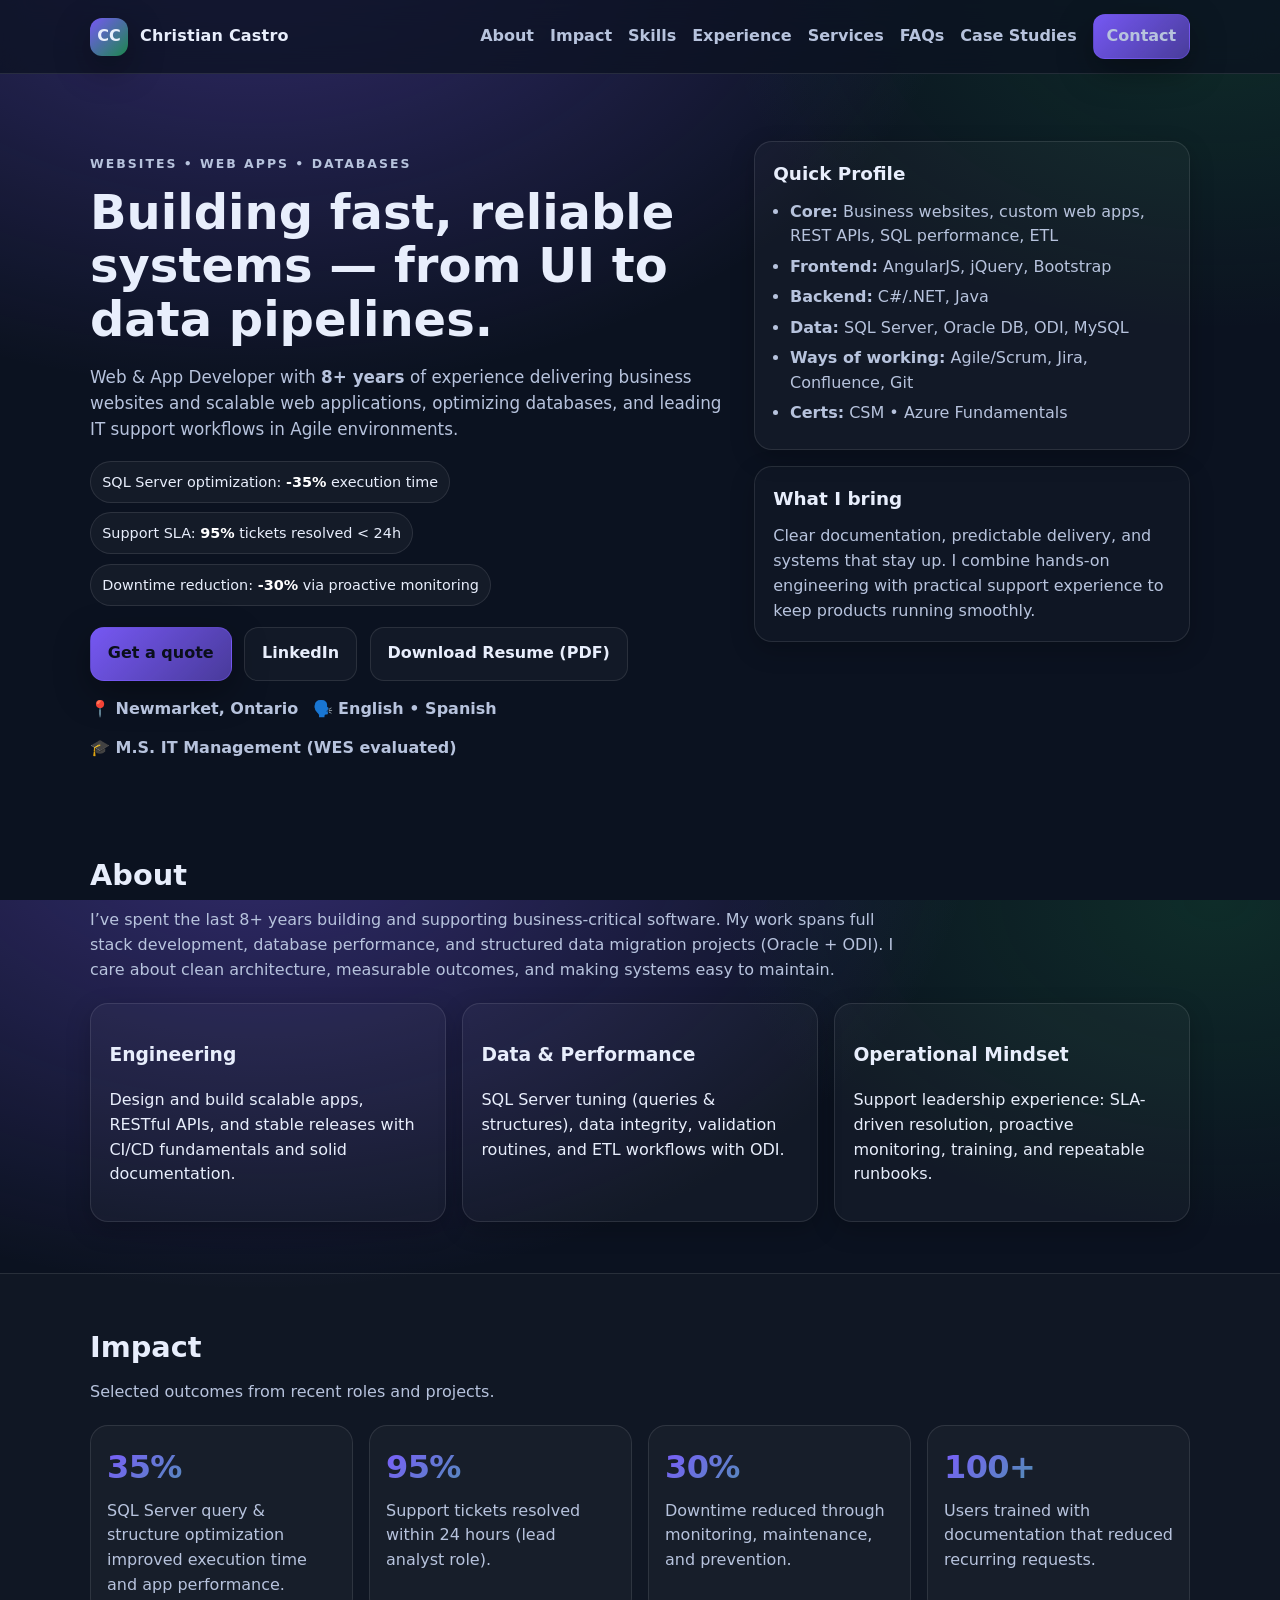
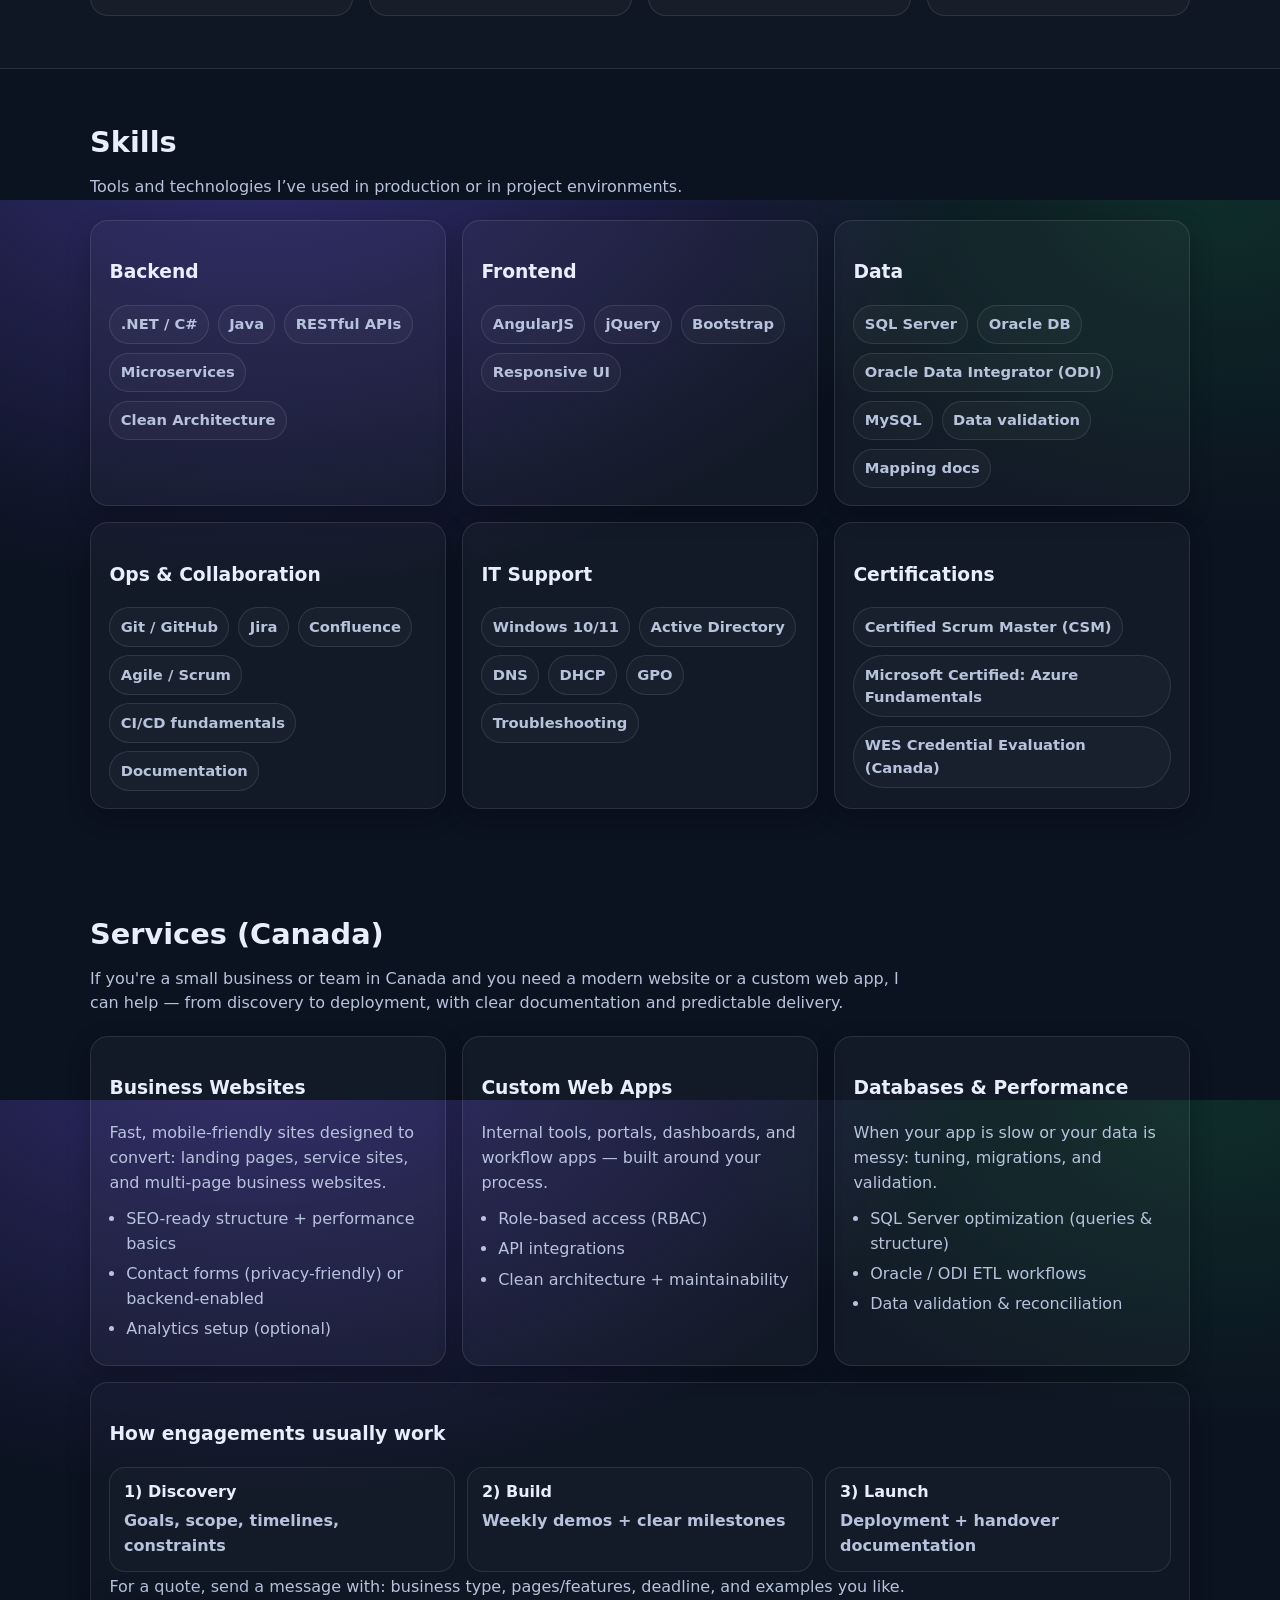
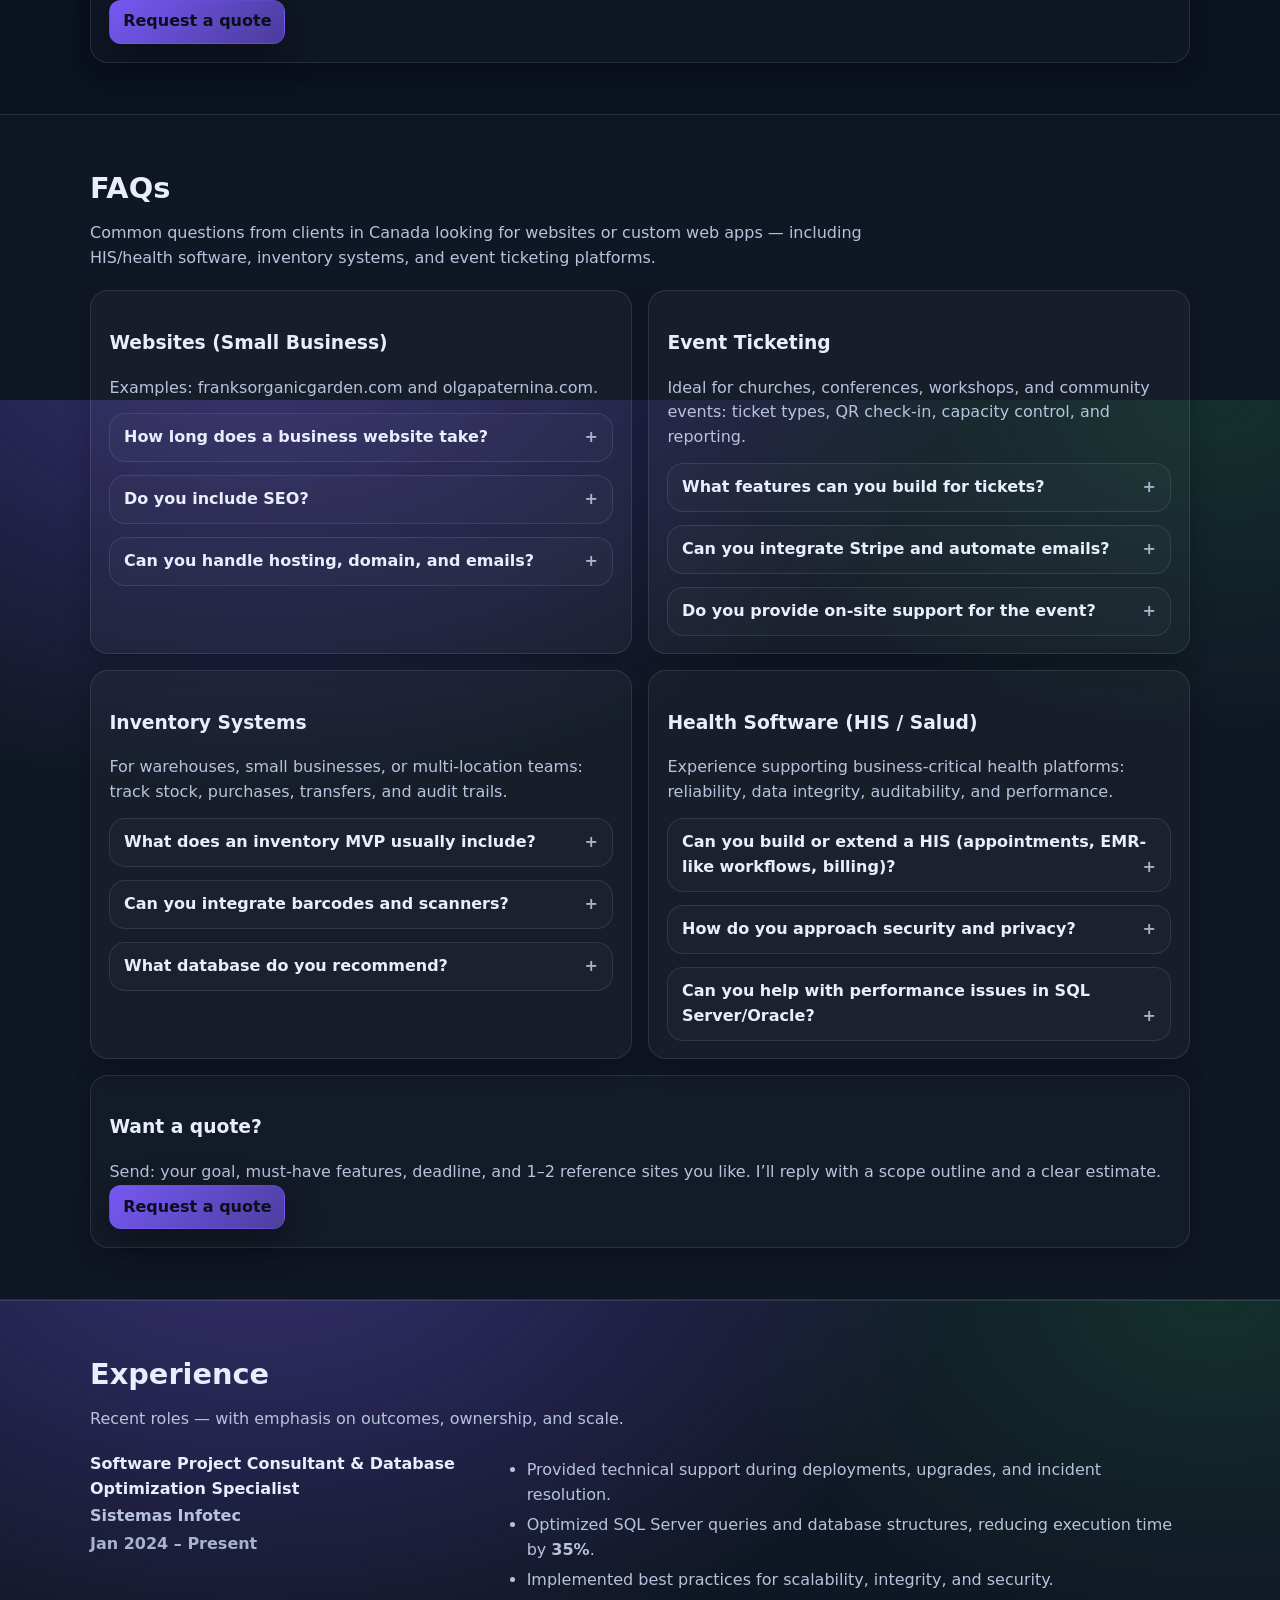
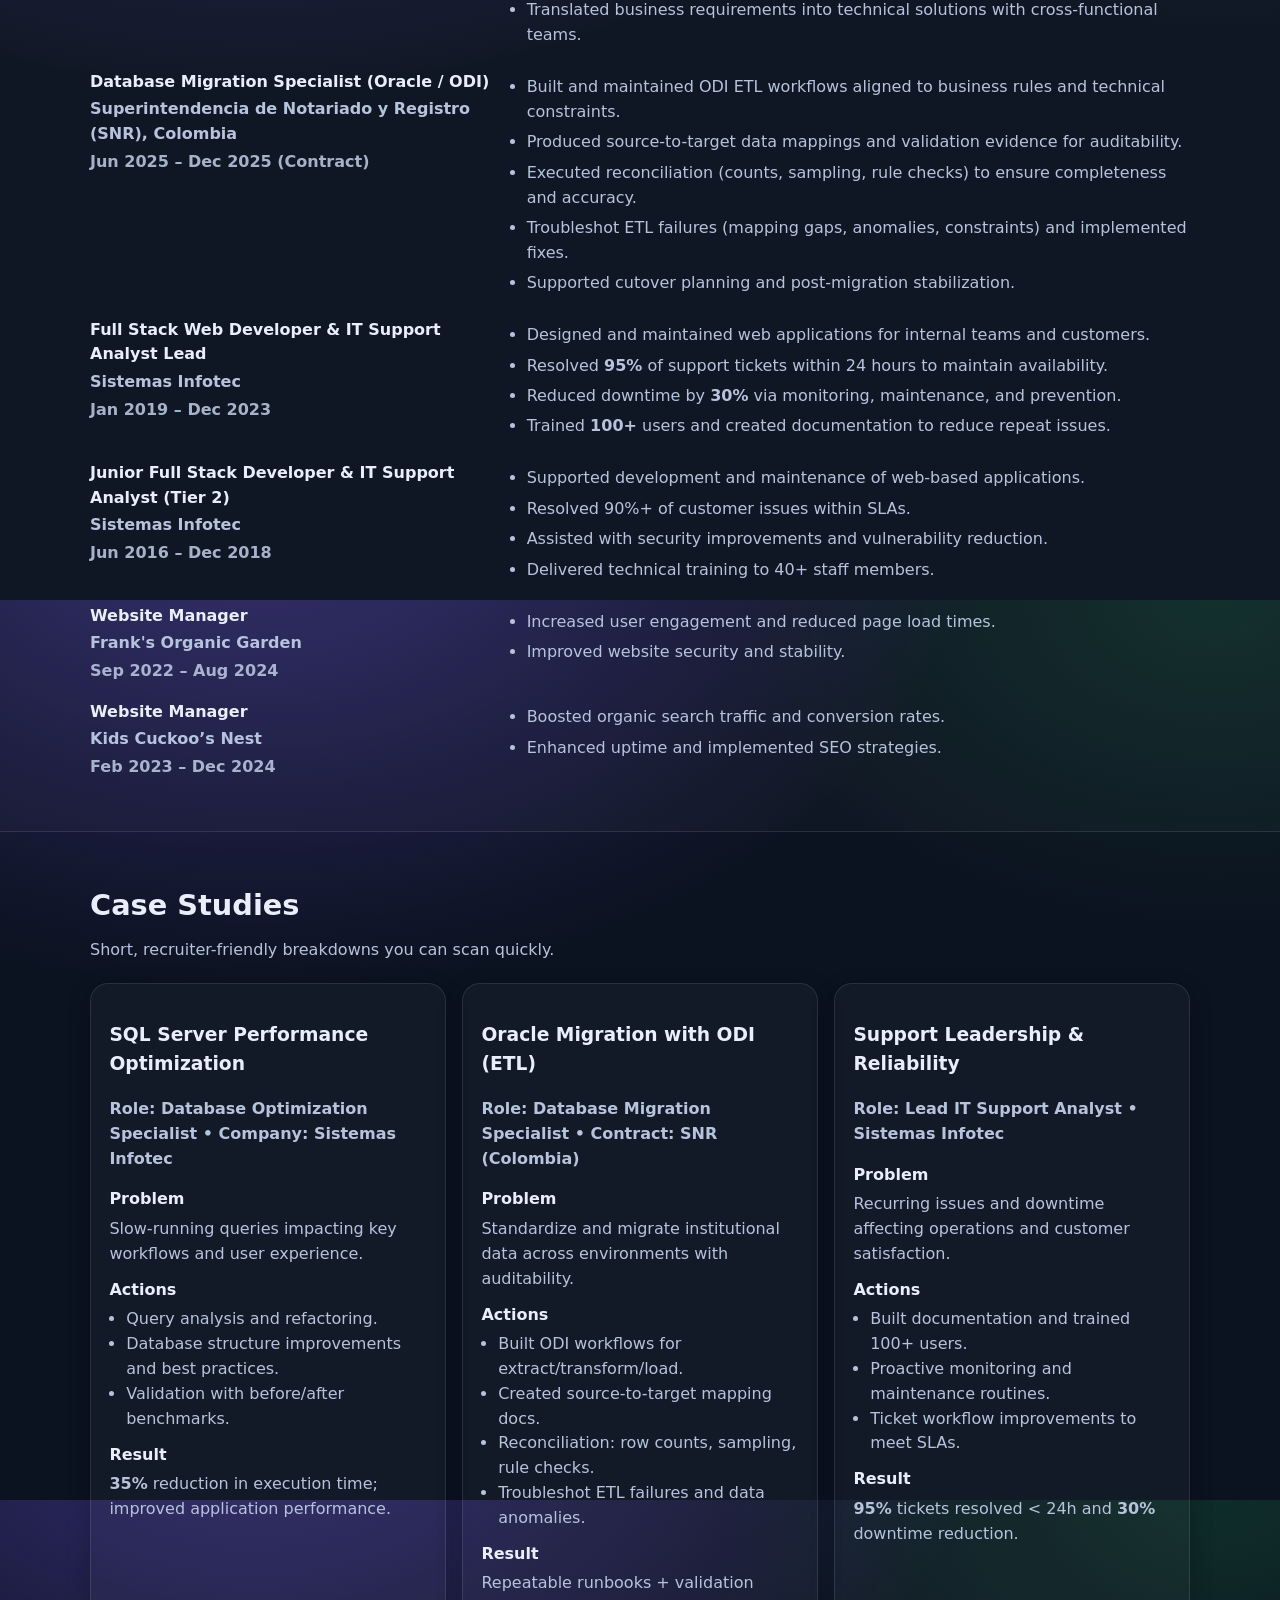
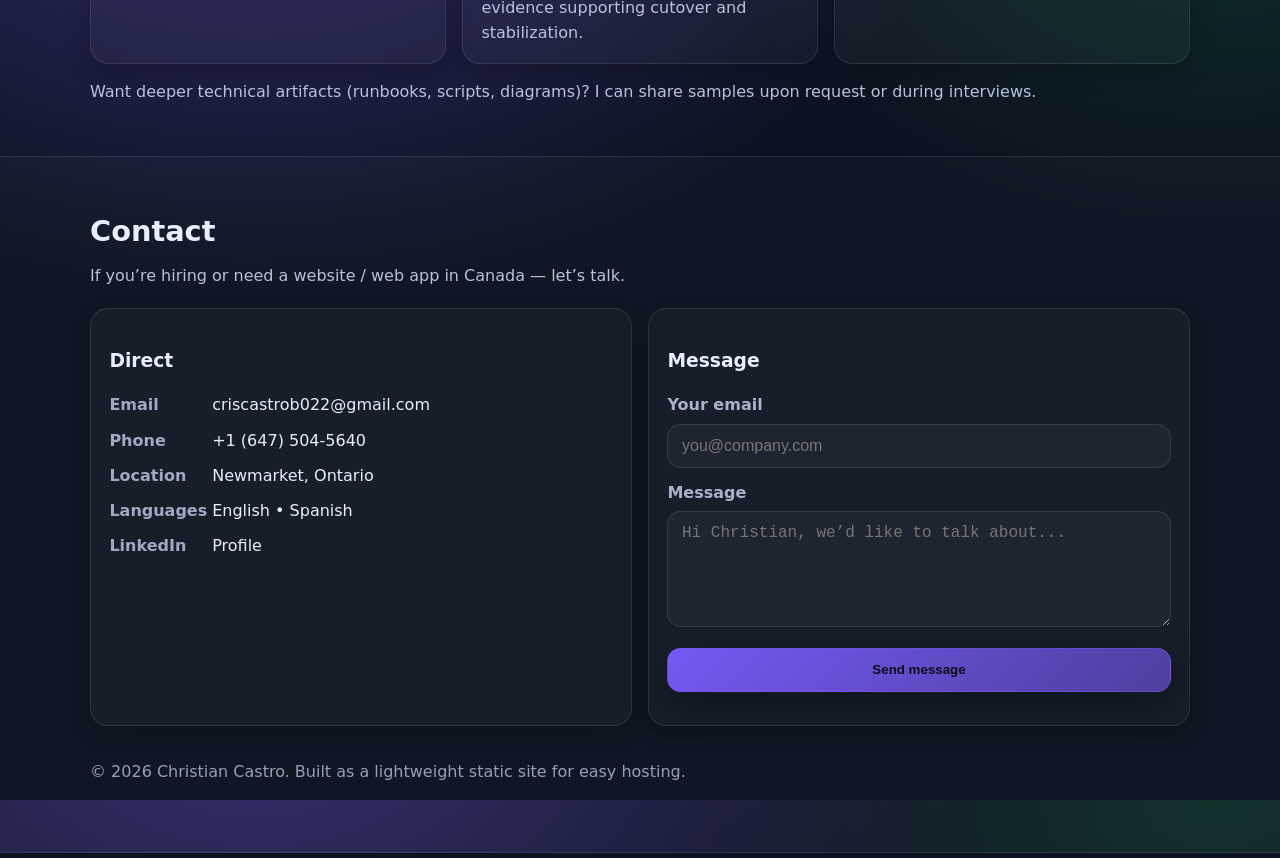
==== index.html @ 8c819f55 "Initial commit: portfolio v3 static site with Netlify Forms Co-Authored-By: Claude Sonnet 4.6 <norep" ====
<!doctype html>
<html lang="en">
<head>
  <meta charset="utf-8" />
  <meta name="viewport" content="width=device-width, initial-scale=1" />
  <title>Christian Castro | Web & App Developer in Canada (Full Stack + Databases)</title>

  <!-- SEO -->
  <meta name="description" content="Christian Castro — Web & App Developer in Canada (Newmarket/Toronto). Full stack development, business websites, custom web apps, APIs, SQL/Oracle optimization, and ETL (ODI). Fast delivery, clean documentation, measurable performance." />
  <meta name="keywords" content="Christian Castro, web developer Canada, app developer Canada, Newmarket web developer, Toronto web developer, website development, custom web applications, full stack developer, SQL Server, Oracle, ODI, ETL, .NET, C#, Java, AngularJS, REST API, database optimization, small business websites" />
  <link rel="canonical" href="./" />

  <!-- Open Graph -->
  <meta property="og:title" content="Christian Castro | Full Stack Developer & Database Specialist" />
  <meta property="og:description" content="Web & App Developer in Canada (Newmarket/Toronto). Custom websites and web apps, APIs, SQL/Oracle optimization, ETL (ODI). Fast, reliable delivery." />
  <meta property="og:type" content="website" />
  <meta property="og:image" content="assets/og-image.png" />

  <!-- Twitter -->
  <meta name="twitter:card" content="summary_large_image" />

  <link rel="stylesheet" href="style.css" />
  <link rel="icon" href="assets/favicon.svg" type="image/svg+xml" />

  <!-- Schema.org -->
  <script type="application/ld+json">
  {
    "@context": "https://schema.org",
    "@type": "Person",
    "name": "Christian Castro",
    "jobTitle": "Full Stack Developer & Database/ETL Specialist",
    "address": {
      "@type": "PostalAddress",
      "addressLocality": "Newmarket",
      "addressRegion": "ON",
      "addressCountry": "CA"
    },
    "email": "mailto:criscastrob022@gmail.com",
    "telephone": "+1-647-504-5640",
    "sameAs": ["https://www.linkedin.com/in/christian-jose-castro-barrios-92775214b"],
    "knowsAbout": [
      "Full Stack Development", "REST APIs", ".NET", "C#", "Java", "AngularJS",
      "SQL Server", "Oracle Database", "Oracle Data Integrator (ODI)", "ETL",
      "Database Optimization", "IT Support", "Agile/Scrum", "CI/CD"
    ]
  }
  </script>
</head>

<body>
  <a class="skip" href="#main">Skip to content</a>

  <header class="site-header">
    <div class="container header-inner">
      <a class="brand" href="./" aria-label="Home">
        <span class="brand-mark" aria-hidden="true">CC</span>
        <span class="brand-text">Christian Castro</span>
      </a>

      <nav class="nav" aria-label="Primary">
        <button class="nav-toggle" aria-expanded="false" aria-controls="nav-links">
          <span class="sr-only">Toggle menu</span>
          <span class="burger" aria-hidden="true"></span>
        </button>
        <div id="nav-links" class="nav-links">
          <a href="#about">About</a>
          <a href="#impact">Impact</a>
          <a href="#skills">Skills</a>
          <a href="#experience">Experience</a>
          <a href="#services">Services</a>
          <a href="#faq">FAQs</a>
          <a href="#case-studies">Case Studies</a>
          <a href="#contact" class="btn btn-small">Contact</a>
        </div>
      </nav>
    </div>
  </header>

  <main id="main">
    <!-- HERO -->
    <section class="hero">
      <div class="container hero-grid">
        <div class="hero-copy">
          <p class="eyebrow">Websites • Web Apps • Databases</p>
          <h1>Building fast, reliable systems — from UI to data pipelines.</h1>
          <p class="lead">
            Web & App Developer with <strong>8+ years</strong> of experience delivering business websites and scalable web applications,
            optimizing databases, and leading IT support workflows in Agile environments.
          </p>

          <div class="hero-badges" role="list" aria-label="Highlights">
            <span class="badge" role="listitem">SQL Server optimization: <strong>-35%</strong> execution time</span>
            <span class="badge" role="listitem">Support SLA: <strong>95%</strong> tickets resolved &lt; 24h</span>
            <span class="badge" role="listitem">Downtime reduction: <strong>-30%</strong> via proactive monitoring</span>
          </div>

          <div class="cta-row">
            <a class="btn" href="#contact">Get a quote</a>
            <a class="btn btn-ghost" href="https://www.linkedin.com/in/christian-jose-castro-barrios-92775214b" target="_blank" rel="noopener">LinkedIn</a>
            <a class="btn btn-ghost" href="assets/Christian_Castro_Resume_2026.pdf" download>Download Resume (PDF)</a>
          </div>

          <div class="meta">
            <span>📍 Newmarket, Ontario</span>
            <span>🗣️ English • Spanish</span>
            <span>🎓 M.S. IT Management (WES evaluated)</span>
          </div>
        </div>

        <div class="hero-card">
          <div class="card">
            <h2 class="card-title">Quick Profile</h2>
            <ul class="quick-list">
              <li><strong>Core:</strong> Business websites, custom web apps, REST APIs, SQL performance, ETL</li>
              <li><strong>Frontend:</strong> AngularJS, jQuery, Bootstrap</li>
              <li><strong>Backend:</strong> C#/.NET, Java</li>
              <li><strong>Data:</strong> SQL Server, Oracle DB, ODI, MySQL</li>
              <li><strong>Ways of working:</strong> Agile/Scrum, Jira, Confluence, Git</li>
              <li><strong>Certs:</strong> CSM • Azure Fundamentals</li>
            </ul>
          </div>

          <div class="card subtle">
            <h2 class="card-title">What I bring</h2>
            <p class="small">
              Clear documentation, predictable delivery, and systems that stay up.
              I combine hands-on engineering with practical support experience to keep products running smoothly.
            </p>
          </div>
        </div>
      </div>
    </section>

    <!-- ABOUT -->
    <section id="about" class="section">
      <div class="container">
        <div class="section-head">
          <h2>About</h2>
          <p>
            I’ve spent the last 8+ years building and supporting business-critical software.
            My work spans full stack development, database performance, and structured data migration projects
            (Oracle + ODI). I care about clean architecture, measurable outcomes, and making systems easy to maintain.
          </p>
        </div>

        <div class="cards-3">
          <article class="card">
            <h3>Engineering</h3>
            <p>Design and build scalable apps, RESTful APIs, and stable releases with CI/CD fundamentals and solid documentation.</p>
          </article>
          <article class="card">
            <h3>Data & Performance</h3>
            <p>SQL Server tuning (queries & structures), data integrity, validation routines, and ETL workflows with ODI.</p>
          </article>
          <article class="card">
            <h3>Operational Mindset</h3>
            <p>Support leadership experience: SLA-driven resolution, proactive monitoring, training, and repeatable runbooks.</p>
          </article>
        </div>
      </div>
    </section>

    <!-- IMPACT -->
    <section id="impact" class="section section-alt">
      <div class="container">
        <div class="section-head">
          <h2>Impact</h2>
          <p>Selected outcomes from recent roles and projects.</p>
        </div>

        <div class="impact-grid">
          <div class="impact">
            <p class="impact-number">35%</p>
            <p class="impact-label">SQL Server query & structure optimization improved execution time and app performance.</p>
          </div>
          <div class="impact">
            <p class="impact-number">95%</p>
            <p class="impact-label">Support tickets resolved within 24 hours (lead analyst role).</p>
          </div>
          <div class="impact">
            <p class="impact-number">30%</p>
            <p class="impact-label">Downtime reduced through monitoring, maintenance, and prevention.</p>
          </div>
          <div class="impact">
            <p class="impact-number">100+</p>
            <p class="impact-label">Users trained with documentation that reduced recurring requests.</p>
          </div>
        </div>
      </div>
    </section>

    <!-- SKILLS -->
    <section id="skills" class="section">
      <div class="container">
        <div class="section-head">
          <h2>Skills</h2>
          <p>Tools and technologies I’ve used in production or in project environments.</p>
        </div>

        <div class="skill-groups">
          <div class="card">
            <h3>Backend</h3>
            <ul class="tags">
              <li>.NET / C#</li><li>Java</li><li>RESTful APIs</li><li>Microservices</li><li>Clean Architecture</li>
            </ul>
          </div>

          <div class="card">
            <h3>Frontend</h3>
            <ul class="tags">
              <li>AngularJS</li><li>jQuery</li><li>Bootstrap</li><li>Responsive UI</li>
            </ul>
          </div>

          <div class="card">
            <h3>Data</h3>
            <ul class="tags">
              <li>SQL Server</li><li>Oracle DB</li><li>Oracle Data Integrator (ODI)</li><li>MySQL</li><li>Data validation</li><li>Mapping docs</li>
            </ul>
          </div>

          <div class="card">
            <h3>Ops & Collaboration</h3>
            <ul class="tags">
              <li>Git / GitHub</li><li>Jira</li><li>Confluence</li><li>Agile / Scrum</li><li>CI/CD fundamentals</li><li>Documentation</li>
            </ul>
          </div>

          <div class="card">
            <h3>IT Support</h3>
            <ul class="tags">
              <li>Windows 10/11</li><li>Active Directory</li><li>DNS</li><li>DHCP</li><li>GPO</li><li>Troubleshooting</li>
            </ul>
          </div>

          <div class="card">
            <h3>Certifications</h3>
            <ul class="tags">
              <li>Certified Scrum Master (CSM)</li>
              <li>Microsoft Certified: Azure Fundamentals</li>
              <li>WES Credential Evaluation (Canada)</li>
            </ul>
          </div>
        </div>
      </div>
    </section>


    <!-- SERVICES -->
    <section id="services" class="section">
      <div class="container">
        <div class="section-head">
          <h2>Services (Canada)</h2>
          <p>
            If you're a small business or team in Canada and you need a modern website or a custom web app, I can help —
            from discovery to deployment, with clear documentation and predictable delivery.
          </p>
        </div>

        <div class="cards-3">
          <article class="card">
            <h3>Business Websites</h3>
            <p class="small">
              Fast, mobile-friendly sites designed to convert: landing pages, service sites, and multi-page business websites.
            </p>
            <ul class="bullets">
              <li>SEO-ready structure + performance basics</li>
              <li>Contact forms (privacy-friendly) or backend-enabled</li>
              <li>Analytics setup (optional)</li>
            </ul>
          </article>

          <article class="card">
            <h3>Custom Web Apps</h3>
            <p class="small">
              Internal tools, portals, dashboards, and workflow apps — built around your process.
            </p>
            <ul class="bullets">
              <li>Role-based access (RBAC)</li>
              <li>API integrations</li>
              <li>Clean architecture + maintainability</li>
            </ul>
          </article>

          <article class="card">
            <h3>Databases & Performance</h3>
            <p class="small">
              When your app is slow or your data is messy: tuning, migrations, and validation.
            </p>
            <ul class="bullets">
              <li>SQL Server optimization (queries & structure)</li>
              <li>Oracle / ODI ETL workflows</li>
              <li>Data validation & reconciliation</li>
            </ul>
          </article>
        </div>

        <div class="card subtle service-cta">
          <h3>How engagements usually work</h3>
          <div class="service-steps">
            <div><strong>1) Discovery</strong><span>Goals, scope, timelines, constraints</span></div>
            <div><strong>2) Build</strong><span>Weekly demos + clear milestones</span></div>
            <div><strong>3) Launch</strong><span>Deployment + handover documentation</span></div>
          </div>
          <p class="small">
            For a quote, send a message with: business type, pages/features, deadline, and examples you like.
          </p>
          <a class="btn btn-small" href="#contact">Request a quote</a>
        </div>
      </div>
    </section>


    <!-- FAQ -->
    <section id="faq" class="section section-alt">
      <div class="container">
        <div class="section-head">
          <h2>FAQs</h2>
          <p>
            Common questions from clients in Canada looking for websites or custom web apps — including HIS/health software,
            inventory systems, and event ticketing platforms.
          </p>
        </div>

        <div class="faq-grid">
          <article class="card">
            <h3>Websites (Small Business)</h3>
            <p class="small">
              Examples: <a href="https://franksorganicgarden.com" target="_blank" rel="noopener">franksorganicgarden.com</a> and
              <a href="https://olgapaternina.com" target="_blank" rel="noopener">olgapaternina.com</a>.
            </p>

            <details class="faq">
              <summary>How long does a business website take?</summary>
              <div class="faq-body">
                Typical timelines:
                <ul class="bullets">
                  <li><strong>Landing page:</strong> 3–7 days</li>
                  <li><strong>5–8 pages:</strong> 2–3 weeks</li>
                  <li><strong>Website + blog + forms:</strong> 3–5 weeks</li>
                </ul>
                It depends on content readiness (text, photos, services list) and approvals.
              </div>
            </details>

            <details class="faq">
              <summary>Do you include SEO?</summary>
              <div class="faq-body">
                Yes — I include SEO fundamentals: clean structure, fast load basics, metadata, friendly URLs,
                mobile responsiveness, and Google Search Console setup. For competitive keywords, we can add a monthly SEO plan.
              </div>
            </details>

            <details class="faq">
              <summary>Can you handle hosting, domain, and emails?</summary>
              <div class="faq-body">
                Yes. I can set up hosting, DNS, SSL, and business email (Microsoft 365 or Google Workspace),
                or work with your existing provider.
              </div>
            </details>
          </article>

          <article class="card">
            <h3>Event Ticketing</h3>
            <p class="small">
              Ideal for churches, conferences, workshops, and community events: ticket types, QR check-in, capacity control, and reporting.
            </p>

            <details class="faq">
              <summary>What features can you build for tickets?</summary>
              <div class="faq-body">
                Common features include:
                <ul class="bullets">
                  <li>Multiple ticket types (free/paid), promo codes</li>
                  <li>Stripe payments, refunds, email confirmations</li>
                  <li>QR codes + check-in dashboard (mobile friendly)</li>
                  <li>Seat/capacity limits, attendee exports (CSV)</li>
                  <li>Admin panel for events, discounts, and staff roles</li>
                </ul>
              </div>
            </details>

            <details class="faq">
              <summary>Can you integrate Stripe and automate emails?</summary>
              <div class="faq-body">
                Yes. Stripe integration + webhook automation (confirmation emails, receipts, status updates).
                If you use Mailchimp or Brevo, I can connect it as well.
              </div>
            </details>

            <details class="faq">
              <summary>Do you provide on-site support for the event?</summary>
              <div class="faq-body">
                Remote support is standard. On-site support can be arranged (based on location/date) for large events.
              </div>
            </details>
          </article>

          <article class="card">
            <h3>Inventory Systems</h3>
            <p class="small">
              For warehouses, small businesses, or multi-location teams: track stock, purchases, transfers, and audit trails.
            </p>

            <details class="faq">
              <summary>What does an inventory MVP usually include?</summary>
              <div class="faq-body">
                A solid MVP typically includes:
                <ul class="bullets">
                  <li>Products, categories, suppliers</li>
                  <li>Stock in/out, adjustments, low-stock alerts</li>
                  <li>Locations (bins/warehouses), transfers</li>
                  <li>Role-based access + activity logs</li>
                  <li>Reports: stock valuation, movement, discrepancies</li>
                </ul>
              </div>
            </details>

            <details class="faq">
              <summary>Can you integrate barcodes and scanners?</summary>
              <div class="faq-body">
                Yes — barcode support can be done via web (camera scanning) or with standard USB/Bluetooth scanners
                that behave like keyboard input. We’ll choose the approach based on your workflow.
              </div>
            </details>

            <details class="faq">
              <summary>What database do you recommend?</summary>
              <div class="faq-body">
                For most clients: PostgreSQL or SQL Server. If you already run Oracle, we can integrate with it.
                The choice depends on your existing systems, reporting needs, and budget.
              </div>
            </details>
          </article>

          <article class="card">
            <h3>Health Software (HIS / Salud)</h3>
            <p class="small">
              Experience supporting business-critical health platforms: reliability, data integrity, auditability, and performance.
            </p>

            <details class="faq">
              <summary>Can you build or extend a HIS (appointments, EMR-like workflows, billing)?</summary>
              <div class="faq-body">
                Yes. Typical modules include scheduling, patient registry, clinical notes workflows, billing integrations, reporting,
                and interoperability endpoints. Scope depends on compliance requirements and the target audience (clinic vs. enterprise).
              </div>
            </details>

            <details class="faq">
              <summary>How do you approach security and privacy?</summary>
              <div class="faq-body">
                I follow practical security-by-design: least privilege (RBAC), audit trails, encryption in transit (HTTPS),
                secure secrets management, backups, and logging. For regulated environments, we align to your compliance obligations.
              </div>
            </details>

            <details class="faq">
              <summary>Can you help with performance issues in SQL Server/Oracle?</summary>
              <div class="faq-body">
                Yes — I do query profiling, indexing strategy, execution plan analysis, and database structure improvements.
                I’ve delivered measurable performance gains (e.g., significant reductions in query execution time) through optimization.
              </div>
            </details>
          </article>
        </div>

        <div class="card subtle faq-cta">
          <h3>Want a quote?</h3>
          <p class="small">
            Send: your goal, must-have features, deadline, and 1–2 reference sites you like.
            I’ll reply with a scope outline and a clear estimate.
          </p>
          <a class="btn btn-small" href="#contact">Request a quote</a>
        </div>
      </div>
    </section>

    <!-- EXPERIENCE -->
    <section id="experience" class="section section-alt">
      <div class="container">
        <div class="section-head">
          <h2>Experience</h2>
          <p>Recent roles — with emphasis on outcomes, ownership, and scale.</p>
        </div>

        <div class="timeline">
          <article class="timeline-item">
            <div class="timeline-meta">
              <p class="role">Software Project Consultant & Database Optimization Specialist</p>
              <p class="org">Sistemas Infotec</p>
              <p class="dates">Jan 2024 – Present</p>
            </div>
            <div class="timeline-body">
              <ul>
                <li>Provided technical support during deployments, upgrades, and incident resolution.</li>
                <li>Optimized SQL Server queries and database structures, reducing execution time by <strong>35%</strong>.</li>
                <li>Implemented best practices for scalability, integrity, and security.</li>
                <li>Translated business requirements into technical solutions with cross-functional teams.</li>
              </ul>
            </div>
          </article>

          <article class="timeline-item">
            <div class="timeline-meta">
              <p class="role">Database Migration Specialist (Oracle / ODI)</p>
              <p class="org">Superintendencia de Notariado y Registro (SNR), Colombia</p>
              <p class="dates">Jun 2025 – Dec 2025 (Contract)</p>
            </div>
            <div class="timeline-body">
              <ul>
                <li>Built and maintained ODI ETL workflows aligned to business rules and technical constraints.</li>
                <li>Produced source-to-target data mappings and validation evidence for auditability.</li>
                <li>Executed reconciliation (counts, sampling, rule checks) to ensure completeness and accuracy.</li>
                <li>Troubleshot ETL failures (mapping gaps, anomalies, constraints) and implemented fixes.</li>
                <li>Supported cutover planning and post-migration stabilization.</li>
              </ul>
            </div>
          </article>

          <article class="timeline-item">
            <div class="timeline-meta">
              <p class="role">Full Stack Web Developer & IT Support Analyst Lead</p>
              <p class="org">Sistemas Infotec</p>
              <p class="dates">Jan 2019 – Dec 2023</p>
            </div>
            <div class="timeline-body">
              <ul>
                <li>Designed and maintained web applications for internal teams and customers.</li>
                <li>Resolved <strong>95%</strong> of support tickets within 24 hours to maintain availability.</li>
                <li>Reduced downtime by <strong>30%</strong> via monitoring, maintenance, and prevention.</li>
                <li>Trained <strong>100+</strong> users and created documentation to reduce repeat issues.</li>
              </ul>
            </div>
          </article>

          <article class="timeline-item">
            <div class="timeline-meta">
              <p class="role">Junior Full Stack Developer & IT Support Analyst (Tier 2)</p>
              <p class="org">Sistemas Infotec</p>
              <p class="dates">Jun 2016 – Dec 2018</p>
            </div>
            <div class="timeline-body">
              <ul>
                <li>Supported development and maintenance of web-based applications.</li>
                <li>Resolved 90%+ of customer issues within SLAs.</li>
                <li>Assisted with security improvements and vulnerability reduction.</li>
                <li>Delivered technical training to 40+ staff members.</li>
              </ul>
            </div>
          </article>

          <article class="timeline-item">
            <div class="timeline-meta">
              <p class="role">Website Manager</p>
              <p class="org">Frank's Organic Garden</p>
              <p class="dates">Sep 2022 – Aug 2024</p>
            </div>
            <div class="timeline-body">
              <ul>
                <li>Increased user engagement and reduced page load times.</li>
                <li>Improved website security and stability.</li>
              </ul>
            </div>
          </article>

          <article class="timeline-item">
            <div class="timeline-meta">
              <p class="role">Website Manager</p>
              <p class="org">Kids Cuckoo’s Nest</p>
              <p class="dates">Feb 2023 – Dec 2024</p>
            </div>
            <div class="timeline-body">
              <ul>
                <li>Boosted organic search traffic and conversion rates.</li>
                <li>Enhanced uptime and implemented SEO strategies.</li>
              </ul>
            </div>
          </article>
        </div>
      </div>
    </section>

    <!-- CASE STUDIES -->
    <section id="case-studies" class="section">
      <div class="container">
        <div class="section-head">
          <h2>Case Studies</h2>
          <p>Short, recruiter-friendly breakdowns you can scan quickly.</p>
        </div>

        <div class="cards-3">
          <article class="card case">
            <h3>SQL Server Performance Optimization</h3>
            <p class="case-sub">Role: Database Optimization Specialist • Company: Sistemas Infotec</p>
            <div class="case-grid">
              <div>
                <h4>Problem</h4>
                <p>Slow-running queries impacting key workflows and user experience.</p>
              </div>
              <div>
                <h4>Actions</h4>
                <ul>
                  <li>Query analysis and refactoring.</li>
                  <li>Database structure improvements and best practices.</li>
                  <li>Validation with before/after benchmarks.</li>
                </ul>
              </div>
              <div>
                <h4>Result</h4>
                <p><strong>35%</strong> reduction in execution time; improved application performance.</p>
              </div>
            </div>
          </article>

          <article class="card case">
            <h3>Oracle Migration with ODI (ETL)</h3>
            <p class="case-sub">Role: Database Migration Specialist • Contract: SNR (Colombia)</p>
            <div class="case-grid">
              <div>
                <h4>Problem</h4>
                <p>Standardize and migrate institutional data across environments with auditability.</p>
              </div>
              <div>
                <h4>Actions</h4>
                <ul>
                  <li>Built ODI workflows for extract/transform/load.</li>
                  <li>Created source-to-target mapping docs.</li>
                  <li>Reconciliation: row counts, sampling, rule checks.</li>
                  <li>Troubleshot ETL failures and data anomalies.</li>
                </ul>
              </div>
              <div>
                <h4>Result</h4>
                <p>Repeatable runbooks + validation evidence supporting cutover and stabilization.</p>
              </div>
            </div>
          </article>

          <article class="card case">
            <h3>Support Leadership & Reliability</h3>
            <p class="case-sub">Role: Lead IT Support Analyst • Sistemas Infotec</p>
            <div class="case-grid">
              <div>
                <h4>Problem</h4>
                <p>Recurring issues and downtime affecting operations and customer satisfaction.</p>
              </div>
              <div>
                <h4>Actions</h4>
                <ul>
                  <li>Built documentation and trained 100+ users.</li>
                  <li>Proactive monitoring and maintenance routines.</li>
                  <li>Ticket workflow improvements to meet SLAs.</li>
                </ul>
              </div>
              <div>
                <h4>Result</h4>
                <p><strong>95%</strong> tickets resolved &lt; 24h and <strong>30%</strong> downtime reduction.</p>
              </div>
            </div>
          </article>
        </div>

        <p class="note">
          Want deeper technical artifacts (runbooks, scripts, diagrams)? I can share samples upon request or during interviews.
        </p>
      </div>
    </section>

    <!-- CONTACT -->
    <section id="contact" class="section section-alt">
      <div class="container">
        <div class="section-head">
          <h2>Contact</h2>
          <p>If you’re hiring or need a website / web app in Canada — let’s talk.</p>
        </div>

        <div class="contact-grid">
          <div class="card">
            <h3>Direct</h3>
            <ul class="contact-list">
              <li><span>Email</span><a href="mailto:criscastrob022@gmail.com">criscastrob022@gmail.com</a></li>
              <li><span>Phone</span><a href="tel:+16475045640">+1 (647) 504-5640</a></li>
              <li><span>Location</span><span>Newmarket, Ontario</span></li>
              <li><span>Languages</span><span>English • Spanish</span></li>
              <li><span>LinkedIn</span><a href="https://www.linkedin.com/in/christian-jose-castro-barrios-92775214b" target="_blank" rel="noopener">Profile</a></li>
            </ul>
          </div>

          <div class="card">
            <h3>Message</h3>
            <form class="form" id="contactForm" name="contact" netlify data-netlify="true">
              <input type="hidden" name="form-name" value="contact" />
              <label>
                <span>Your email</span>
                <input name="email" type="email" placeholder="you@company.com" required />
              </label>
              <label>
                <span>Message</span>
                <textarea name="message" rows="5" placeholder="Hi Christian, we’d like to talk about..." required></textarea>
              </label>
              <button class="btn" type="submit" id="formBtn">Send message</button>
              <p class="small subtle-text" id="formHint"></p>
            </form>
          </div>
        </div>

        <footer class="footer">
          <p>© <span id="year"></span> Christian Castro. Built as a lightweight static site for easy hosting.</p>
        </footer>
      </div>
    </section>
  </main>

  <script src="script.js"></script>
</body>
</html>
---- style.css ----
:root{
  --bg:#0b1220;
  --card:#0f1a30;
  --card2:#0c172c;
  --text:#e8eefc;
  --muted:#b7c3dd;
  --line:rgba(255,255,255,.10);
  --accent:#7c5cff;
  --accent2:#22c55e;
  --shadow: 0 12px 35px rgba(0,0,0,.35);
  --radius: 18px;
  --container: 1100px;
}

*{box-sizing:border-box}
html,body{height:100%}
body{
  margin:0;
  font-family: ui-sans-serif, system-ui, -apple-system, Segoe UI, Roboto, Arial, "Apple Color Emoji","Segoe UI Emoji";
  background: radial-gradient(1200px 800px at 20% -10%, rgba(124,92,255,.35), transparent 60%),
              radial-gradient(900px 600px at 95% 0%, rgba(34,197,94,.15), transparent 55%),
              var(--bg);
  color:var(--text);
  line-height:1.55;
}

a{color:inherit; text-decoration:none}
a:hover{text-decoration:underline}

.container{
  width:min(var(--container), calc(100% - 2rem));
  margin-inline:auto;
}

.skip{
  position:absolute; left:-999px; top:auto; width:1px; height:1px; overflow:hidden;
}
.skip:focus{left:1rem; top:1rem; width:auto; height:auto; padding:.75rem 1rem; background:#111a2f; border:1px solid var(--line); border-radius:12px}

.site-header{
  position:sticky; top:0; z-index:50;
  background: rgba(11,18,32,.75);
  backdrop-filter: blur(14px);
  border-bottom: 1px solid var(--line);
}
.header-inner{display:flex; align-items:center; justify-content:space-between; padding:.9rem 0}
.brand{display:flex; align-items:center; gap:.75rem}
.brand-mark{
  width:38px; height:38px; display:grid; place-items:center;
  border-radius:12px;
  background: linear-gradient(135deg, rgba(124,92,255,.95), rgba(34,197,94,.65));
  box-shadow: var(--shadow);
  font-weight:800;
}
.brand-text{font-weight:700; letter-spacing:.2px}

.nav-links{display:flex; align-items:center; gap:1rem}
.nav-links a{color:var(--muted); font-weight:600}
.nav-links a:hover{color:var(--text); text-decoration:none}

.nav-toggle{
  display:none;
  background:transparent; border:1px solid var(--line); color:var(--text);
  border-radius:12px; padding:.45rem .6rem;
}
.burger{display:block; width:18px; height:2px; background:var(--text); position:relative}
.burger:before,.burger:after{content:""; position:absolute; left:0; width:18px; height:2px; background:var(--text)}
.burger:before{top:-6px}
.burger:after{top:6px}

.hero{padding:4.2rem 0 2.6rem}
.hero-grid{
  display:grid;
  grid-template-columns: 1.25fr .85fr;
  gap:1.4rem;
  align-items:start;
}
.eyebrow{color:var(--muted); letter-spacing:.16em; text-transform:uppercase; font-weight:700; font-size:.78rem}
h1{margin:.4rem 0 1rem; font-size: clamp(2rem, 4vw, 3rem); line-height:1.12}
.lead{color:var(--muted); font-size:1.05rem; max-width:62ch}

.hero-badges{display:flex; flex-wrap:wrap; gap:.6rem; margin:1.2rem 0 1.3rem}
.badge{
  border:1px solid var(--line);
  background: rgba(255,255,255,.04);
  padding:.55rem .7rem;
  border-radius:999px;
  color:var(--text);
  font-size:.9rem;
}
.badge strong{color:#ffffff}

.cta-row{display:flex; flex-wrap:wrap; gap:.8rem; align-items:center; margin:1rem 0}
.btn{
  display:inline-flex; align-items:center; justify-content:center;
  padding:.85rem 1.05rem;
  border-radius:14px;
  border:1px solid rgba(124,92,255,.35);
  background: linear-gradient(135deg, rgba(124,92,255,.95), rgba(124,92,255,.55));
  color:#0a0f1b;
  font-weight:800;
  box-shadow: var(--shadow);
}
.btn:hover{text-decoration:none; filter:brightness(1.03)}
.btn:active{transform: translateY(1px)}
.btn-ghost{
  background: rgba(255,255,255,.03);
  color:var(--text);
  border:1px solid var(--line);
  box-shadow:none;
}
.btn-small{padding:.55rem .8rem; border-radius:12px; font-weight:800}

.meta{display:flex; flex-wrap:wrap; gap:.9rem; color:var(--muted); font-weight:600; margin-top:.7rem}
.hero-card{display:flex; flex-direction:column; gap:1rem}

.section{padding:3.2rem 0}
.section-alt{background: rgba(255,255,255,.02); border-top:1px solid var(--line); border-bottom:1px solid var(--line)}
.section-head{max-width:80ch}
.section-head h2{font-size:1.8rem; margin:0 0 .65rem}
.section-head p{color:var(--muted); margin:0 0 1.25rem}

.card{
  background: rgba(255,255,255,.03);
  border:1px solid var(--line);
  border-radius: var(--radius);
  padding:1.1rem 1.15rem;
  box-shadow: 0 8px 24px rgba(0,0,0,.22);
}
.card.subtle{background: rgba(255,255,255,.02)}
.card-title{margin:0 0 .7rem; font-size:1.15rem}

.cards-3{
  display:grid;
  grid-template-columns: repeat(3, 1fr);
  gap:1rem;
}

.quick-list{margin:.6rem 0 0; padding-left:1.05rem; color:var(--muted)}
.quick-list li{margin:.35rem 0}

.small{color:var(--muted); margin:.2rem 0 0}
.small.subtle-text{opacity:.85}

.impact-grid{
  display:grid;
  grid-template-columns: repeat(4, 1fr);
  gap:1rem;
}
.impact{
  padding:1.1rem 1rem;
  border-radius: var(--radius);
  border:1px solid var(--line);
  background: rgba(255,255,255,.03);
}
.impact-number{
  font-size:2rem; font-weight:900; margin:0;
  letter-spacing:-.02em;
  background: linear-gradient(135deg, rgba(124,92,255,1), rgba(34,197,94,1));
  -webkit-background-clip:text; background-clip:text; color:transparent;
}
.impact-label{margin:.35rem 0 0; color:var(--muted)}

.skill-groups{
  display:grid;
  grid-template-columns: repeat(3, 1fr);
  gap:1rem;
}
.tags{
  list-style:none; padding:0; margin:.7rem 0 0;
  display:flex; flex-wrap:wrap; gap:.55rem;
}
.tags li{
  border:1px solid var(--line);
  background: rgba(255,255,255,.03);
  padding:.45rem .65rem;
  border-radius:999px;
  color:var(--muted);
  font-weight:650;
  font-size:.92rem;
}

.timeline{display:flex; flex-direction:column; gap:1rem}
.timeline-item{
  display:grid;
  grid-template-columns: .95fr 1.6fr;
  gap:1rem;
  align-items:start;
}
.timeline-meta .role{font-weight:900; margin:0}
.timeline-meta .org{color:var(--muted); margin:.15rem 0 0; font-weight:700}
.timeline-meta .dates{color:rgba(183,195,221,.9); margin:.2rem 0 0; font-weight:650}
.timeline-body ul{margin:.25rem 0 0; padding-left:1.05rem; color:var(--muted)}
.timeline-body li{margin:.35rem 0}

.case .case-sub{color:var(--muted); margin:.15rem 0 1rem; font-weight:650}
.case-grid{
  display:grid;
  grid-template-columns: 1fr;
  gap:.7rem;
}
.case-grid h4{margin:0 0 .3rem; font-size:1rem}
.case-grid p, .case-grid ul{margin:0; color:var(--muted)}
.case-grid ul{padding-left:1.05rem}
.note{color:var(--muted); margin:1rem 0 0}

.contact-grid{
  display:grid;
  grid-template-columns: 1fr 1fr;
  gap:1rem;
}
.contact-list{list-style:none; margin:0; padding:0; display:grid; gap:.65rem}
.contact-list li{display:grid; grid-template-columns: 90px 1fr; gap:.8rem; align-items:center}
.contact-list span:first-child{color:rgba(183,195,221,.85); font-weight:800}

.form{display:grid; gap:.8rem}
label span{display:block; margin:0 0 .35rem; color:rgba(183,195,221,.9); font-weight:800}
input, textarea{
  width:100%;
  background: rgba(255,255,255,.03);
  border:1px solid var(--line);
  border-radius:14px;
  padding:.75rem .85rem;
  color:var(--text);
  font-size:1rem;
}
input:focus, textarea:focus{outline:2px solid rgba(124,92,255,.55); outline-offset:2px}

.footer{margin-top:2.1rem; color:rgba(183,195,221,.8)}
.sr-only{
  position:absolute; width:1px; height:1px; padding:0; margin:-1px; overflow:hidden; clip:rect(0,0,0,0); border:0;
}

/* Responsive */
@media (max-width: 980px){
  .hero-grid{grid-template-columns: 1fr; }
  .cards-3{grid-template-columns: 1fr}
  .impact-grid{grid-template-columns: 1fr 1fr}
  .skill-groups{grid-template-columns: 1fr}
  .timeline-item{grid-template-columns: 1fr}
  .contact-grid{grid-template-columns: 1fr}
  .nav-toggle{display:inline-flex}
  .nav-links{
    display:none;
    position:absolute;
    right:1rem; top:64px;
    flex-direction:column;
    background: rgba(11,18,32,.92);
    border:1px solid var(--line);
    border-radius: 16px;
    padding:.65rem;
    width:min(240px, calc(100% - 2rem));
  }
  .nav-links.show{display:flex}
}

.bullets{margin:.7rem 0 0; padding-left:1.05rem; color:var(--muted)}
.bullets li{margin:.35rem 0}
.service-cta{margin-top:1rem}
.service-steps{
  display:grid;
  grid-template-columns: repeat(3, 1fr);
  gap:.8rem;
  margin:.8rem 0 0;
}
.service-steps div{
  border:1px solid var(--line);
  background: rgba(255,255,255,.02);
  border-radius: 16px;
  padding:.75rem .85rem;
  display:flex;
  flex-direction:column;
  gap:.25rem;
}
.service-steps strong{font-weight:900}
.service-steps span{color:var(--muted); font-weight:650}
@media (max-width: 980px){
  .service-steps{grid-template-columns: 1fr}
}

/* FAQ */
.faq-grid{
  display:grid;
  grid-template-columns: repeat(2, 1fr);
  gap:1rem;
  margin-top:.6rem;
}
details.faq{
  margin-top:.8rem;
  border:1px solid var(--line);
  background: rgba(255,255,255,.02);
  border-radius: 16px;
  padding:.7rem .85rem;
}
details.faq summary{
  cursor:pointer;
  font-weight:850;
  color: var(--text);
  list-style:none;
}
details.faq summary::-webkit-details-marker{display:none}
details.faq summary:after{
  content:"+";
  float:right;
  color: rgba(183,195,221,.9);
  font-weight:900;
}
details.faq[open] summary:after{content:"–"}
.faq-body{margin-top:.65rem; color:var(--muted)}
.faq-cta{margin-top:1rem}
@media (max-width: 980px){
  .faq-grid{grid-template-columns: 1fr}
}
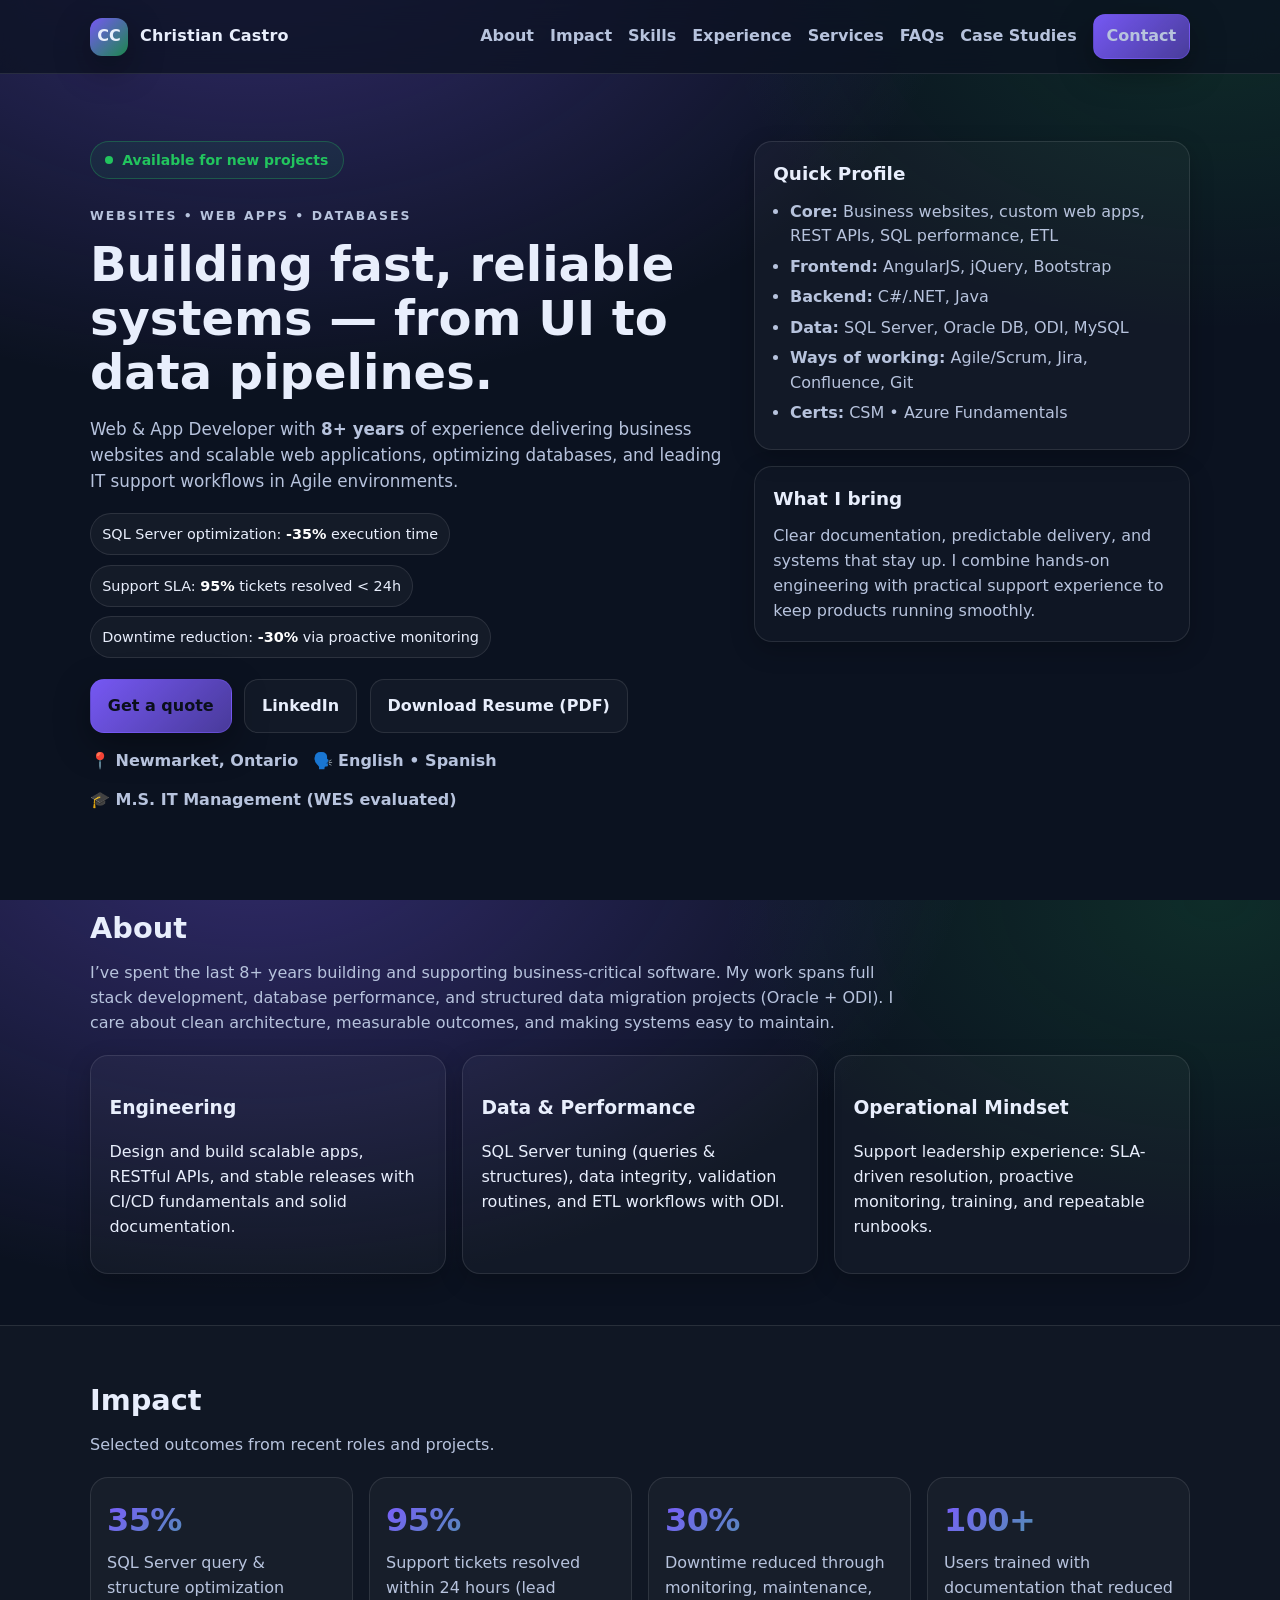
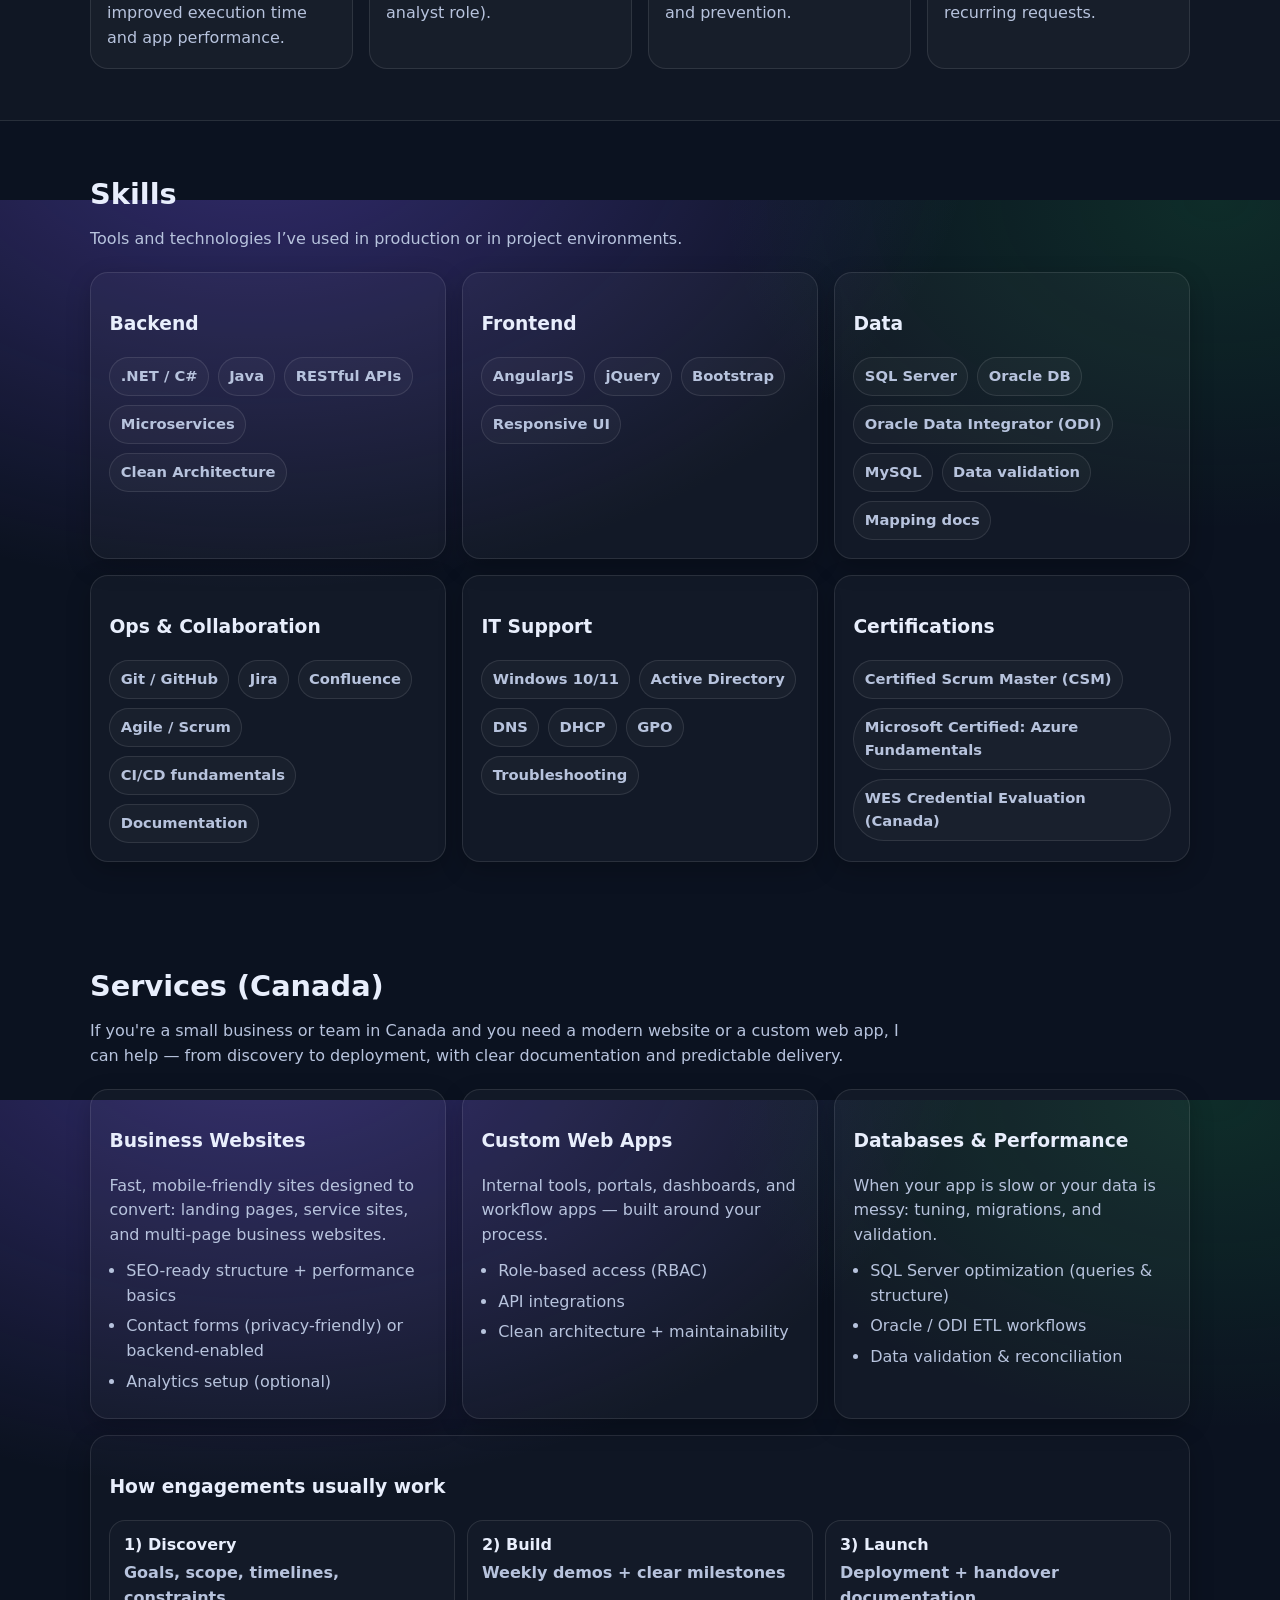
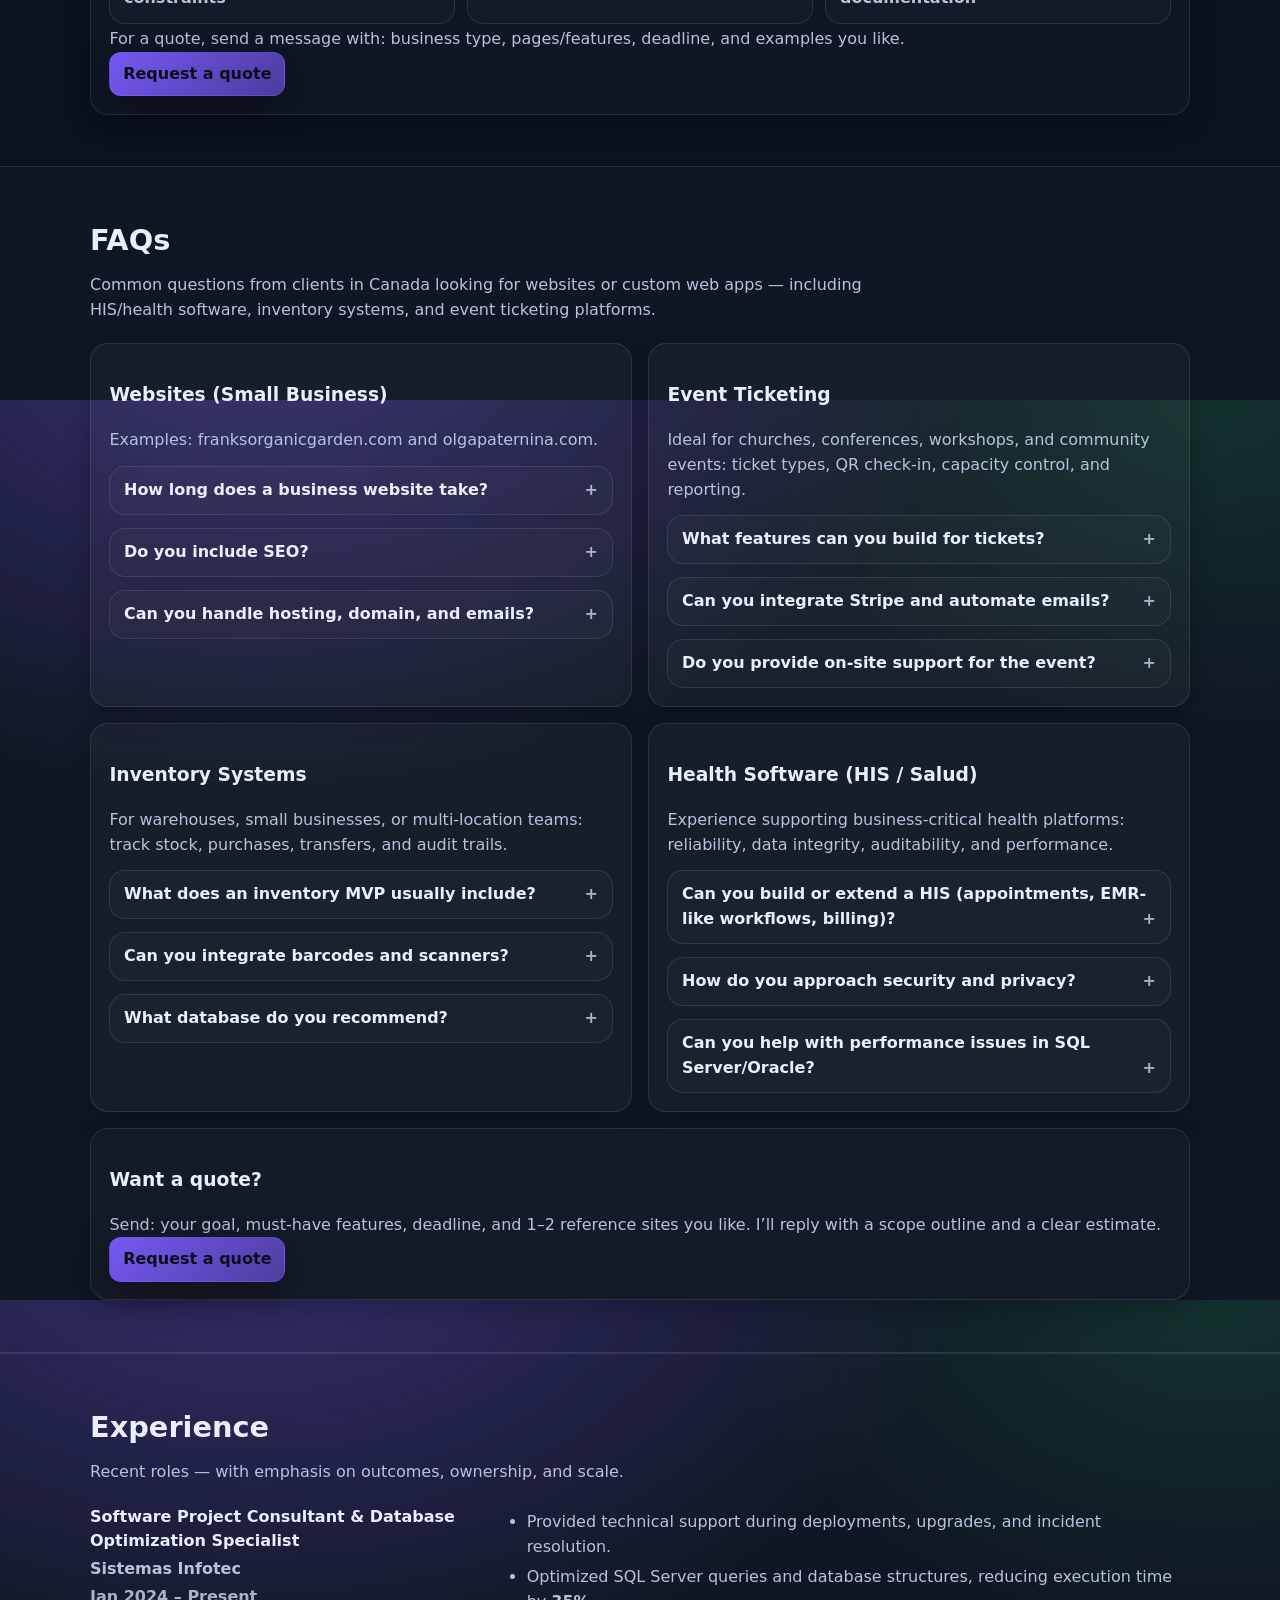
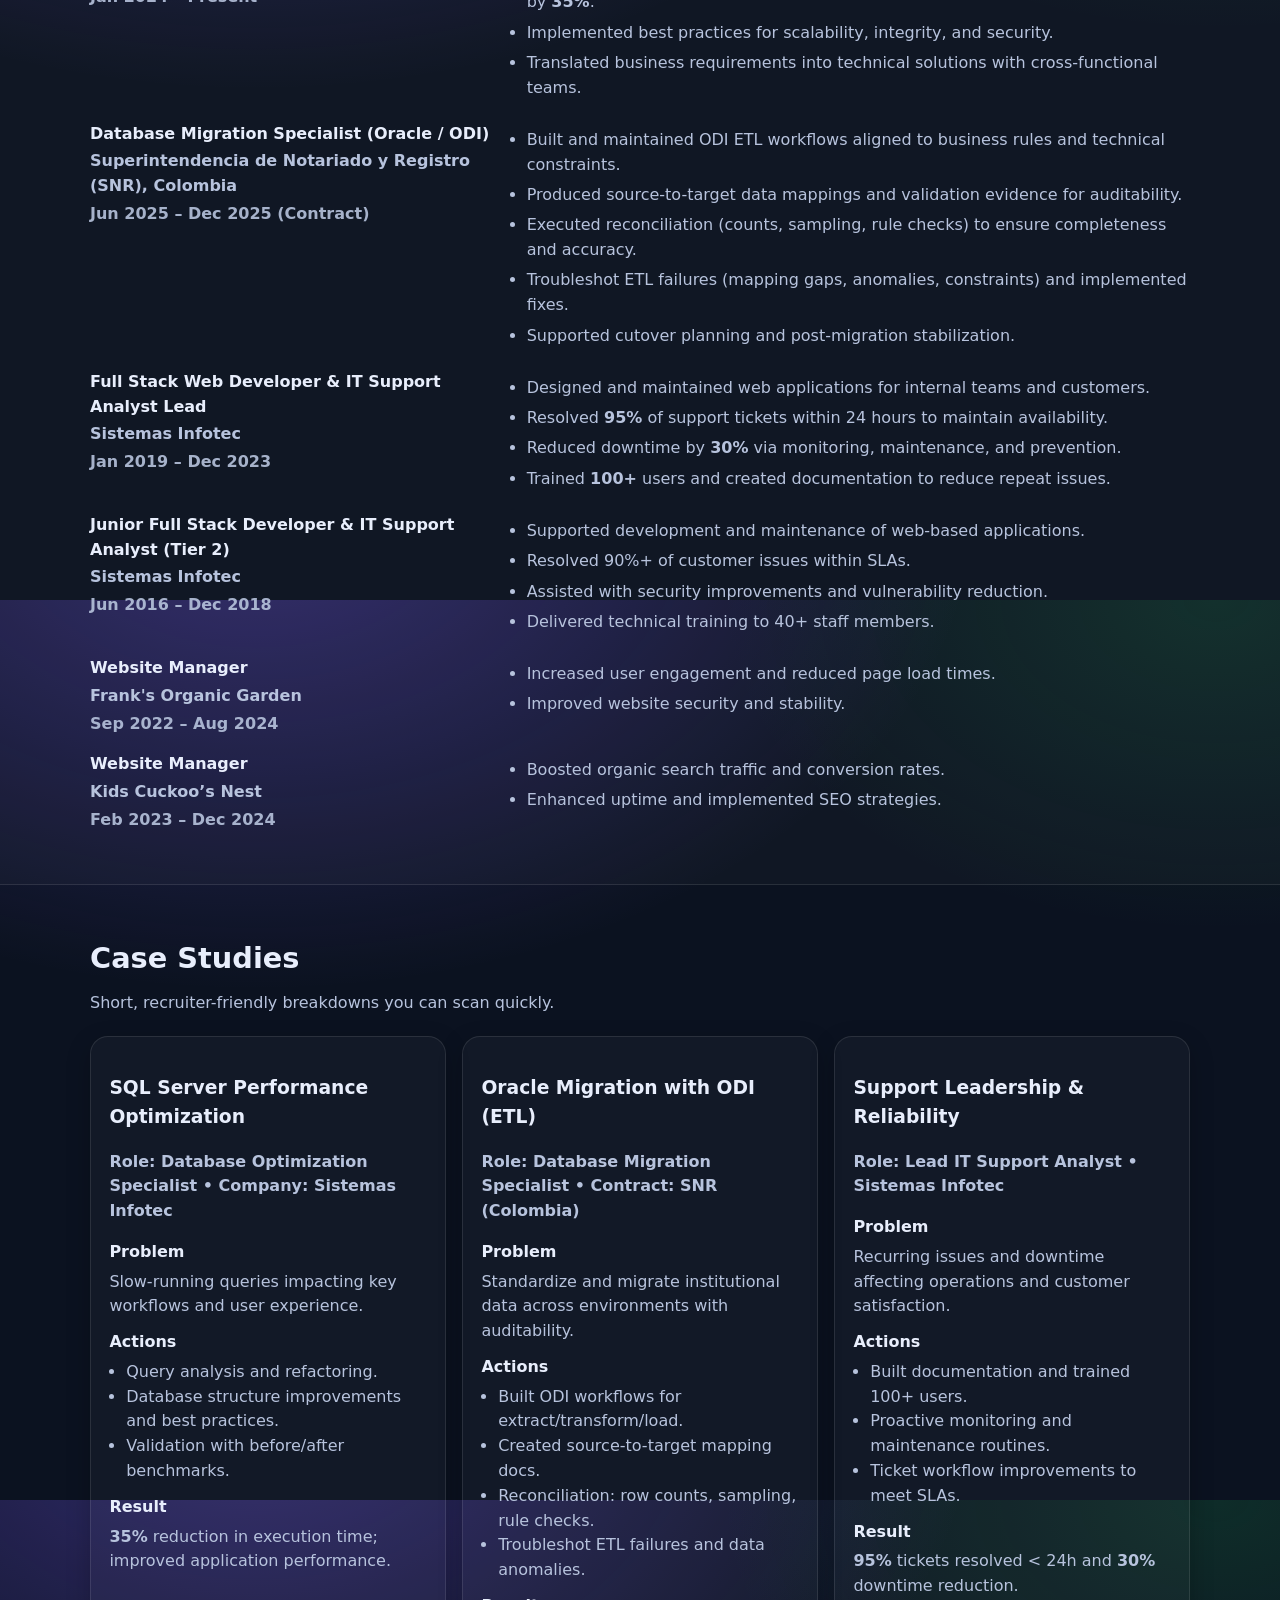
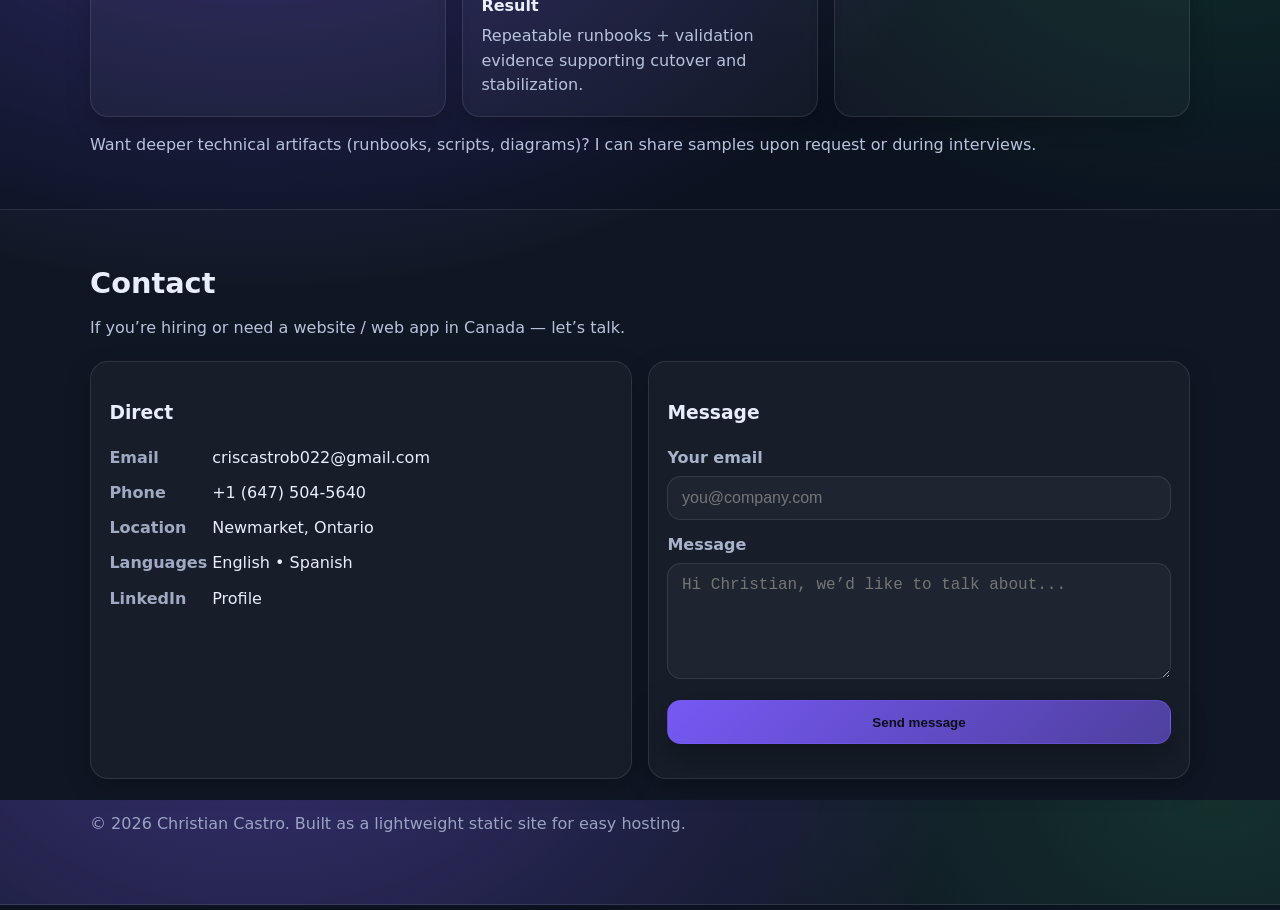
==== commit 0c4a6d1b: "feat: animated counters, card hover effects, availability badge - Scroll-triggered counter animation" ====
--- a/index.html
+++ b/index.html
@@ -81,6 +81,10 @@
     <section class="hero">
       <div class="container hero-grid">
         <div class="hero-copy">
+          <div class="availability-badge">
+            <span class="avail-dot" aria-hidden="true"></span>
+            Available for new projects
+          </div>
           <p class="eyebrow">Websites • Web Apps • Databases</p>
           <h1>Building fast, reliable systems — from UI to data pipelines.</h1>
           <p class="lead">
--- a/style.css
+++ b/style.css
@@ -126,6 +126,12 @@
   border-radius: var(--radius);
   padding:1.1rem 1.15rem;
   box-shadow: 0 8px 24px rgba(0,0,0,.22);
+  transition: transform .22s ease, box-shadow .22s ease, border-color .22s ease;
+}
+.card:hover{
+  transform: translateY(-5px);
+  box-shadow: 0 20px 48px rgba(0,0,0,.38), 0 0 0 1px rgba(124,92,255,.25), 0 0 28px rgba(124,92,255,.12);
+  border-color: rgba(124,92,255,.3);
 }
 .card.subtle{background: rgba(255,255,255,.02)}
 .card-title{margin:0 0 .7rem; font-size:1.15rem}
@@ -225,6 +231,29 @@
   font-size:1rem;
 }
 input:focus, textarea:focus{outline:2px solid rgba(124,92,255,.55); outline-offset:2px}
+
+.availability-badge{
+  display:inline-flex; align-items:center; gap:.55rem;
+  padding:.45rem .9rem;
+  border-radius:999px;
+  border:1px solid rgba(34,197,94,.3);
+  background: rgba(34,197,94,.08);
+  color:#22c55e;
+  font-weight:700;
+  font-size:.875rem;
+  margin-bottom:.9rem;
+}
+.avail-dot{
+  width:8px; height:8px;
+  border-radius:50%;
+  background:#22c55e;
+  animation: pulse-dot 2s ease-in-out infinite;
+  flex-shrink:0;
+}
+@keyframes pulse-dot{
+  0%,100%{ opacity:1; transform:scale(1) }
+  50%{ opacity:.5; transform:scale(.75) }
+}
 
 .footer{margin-top:2.1rem; color:rgba(183,195,221,.8)}
 .sr-only{
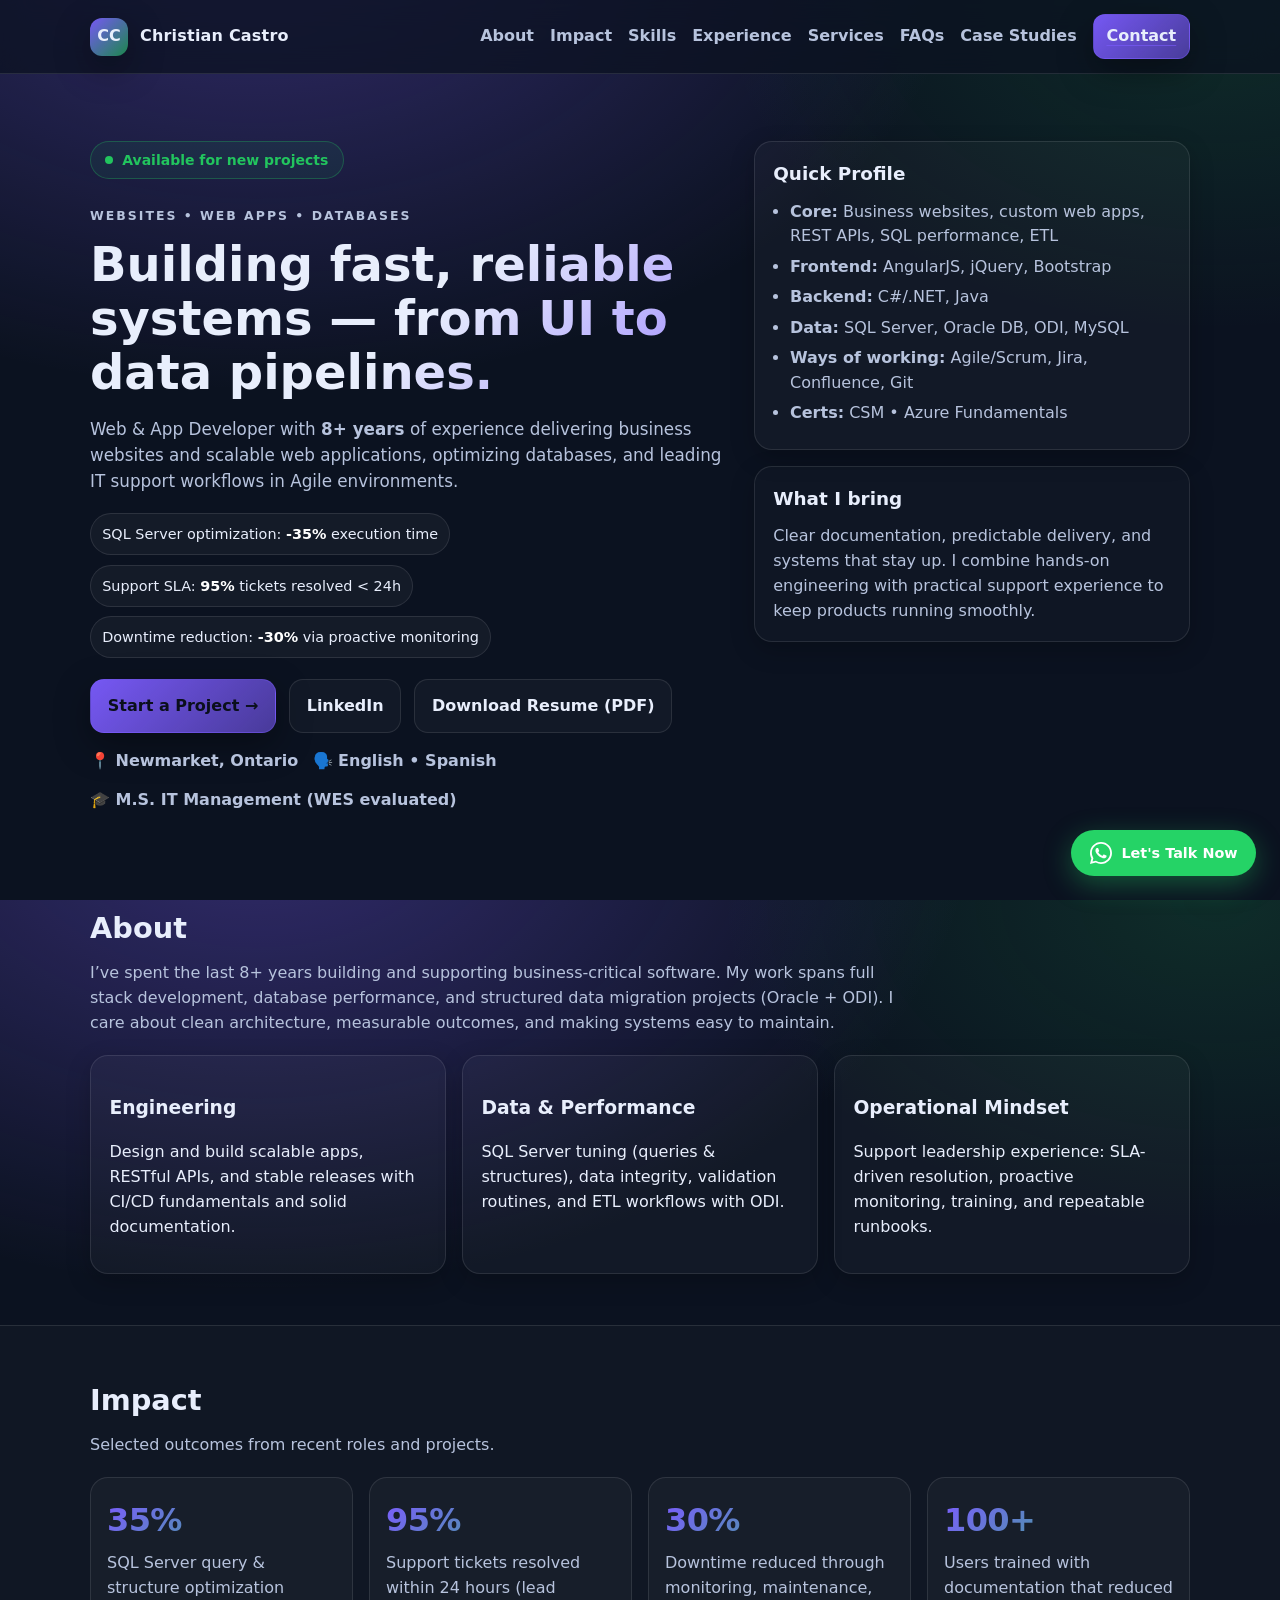
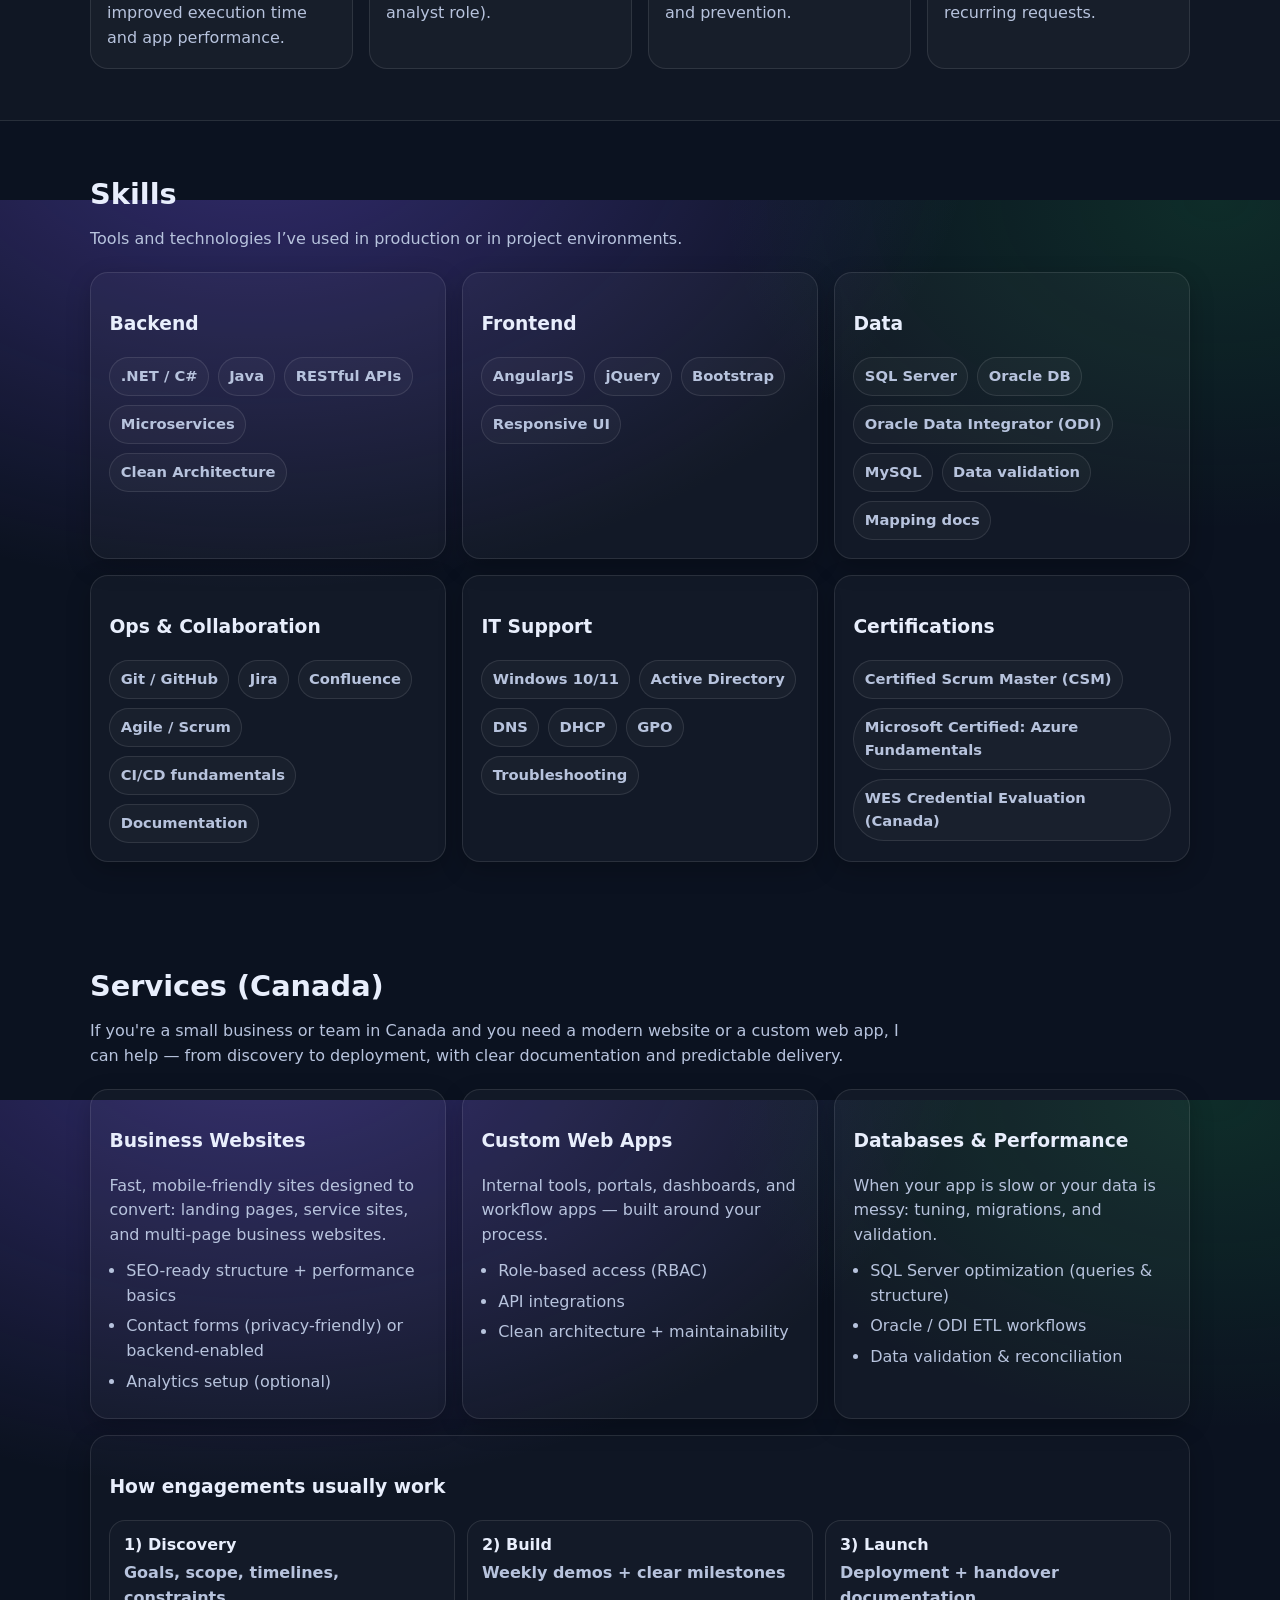
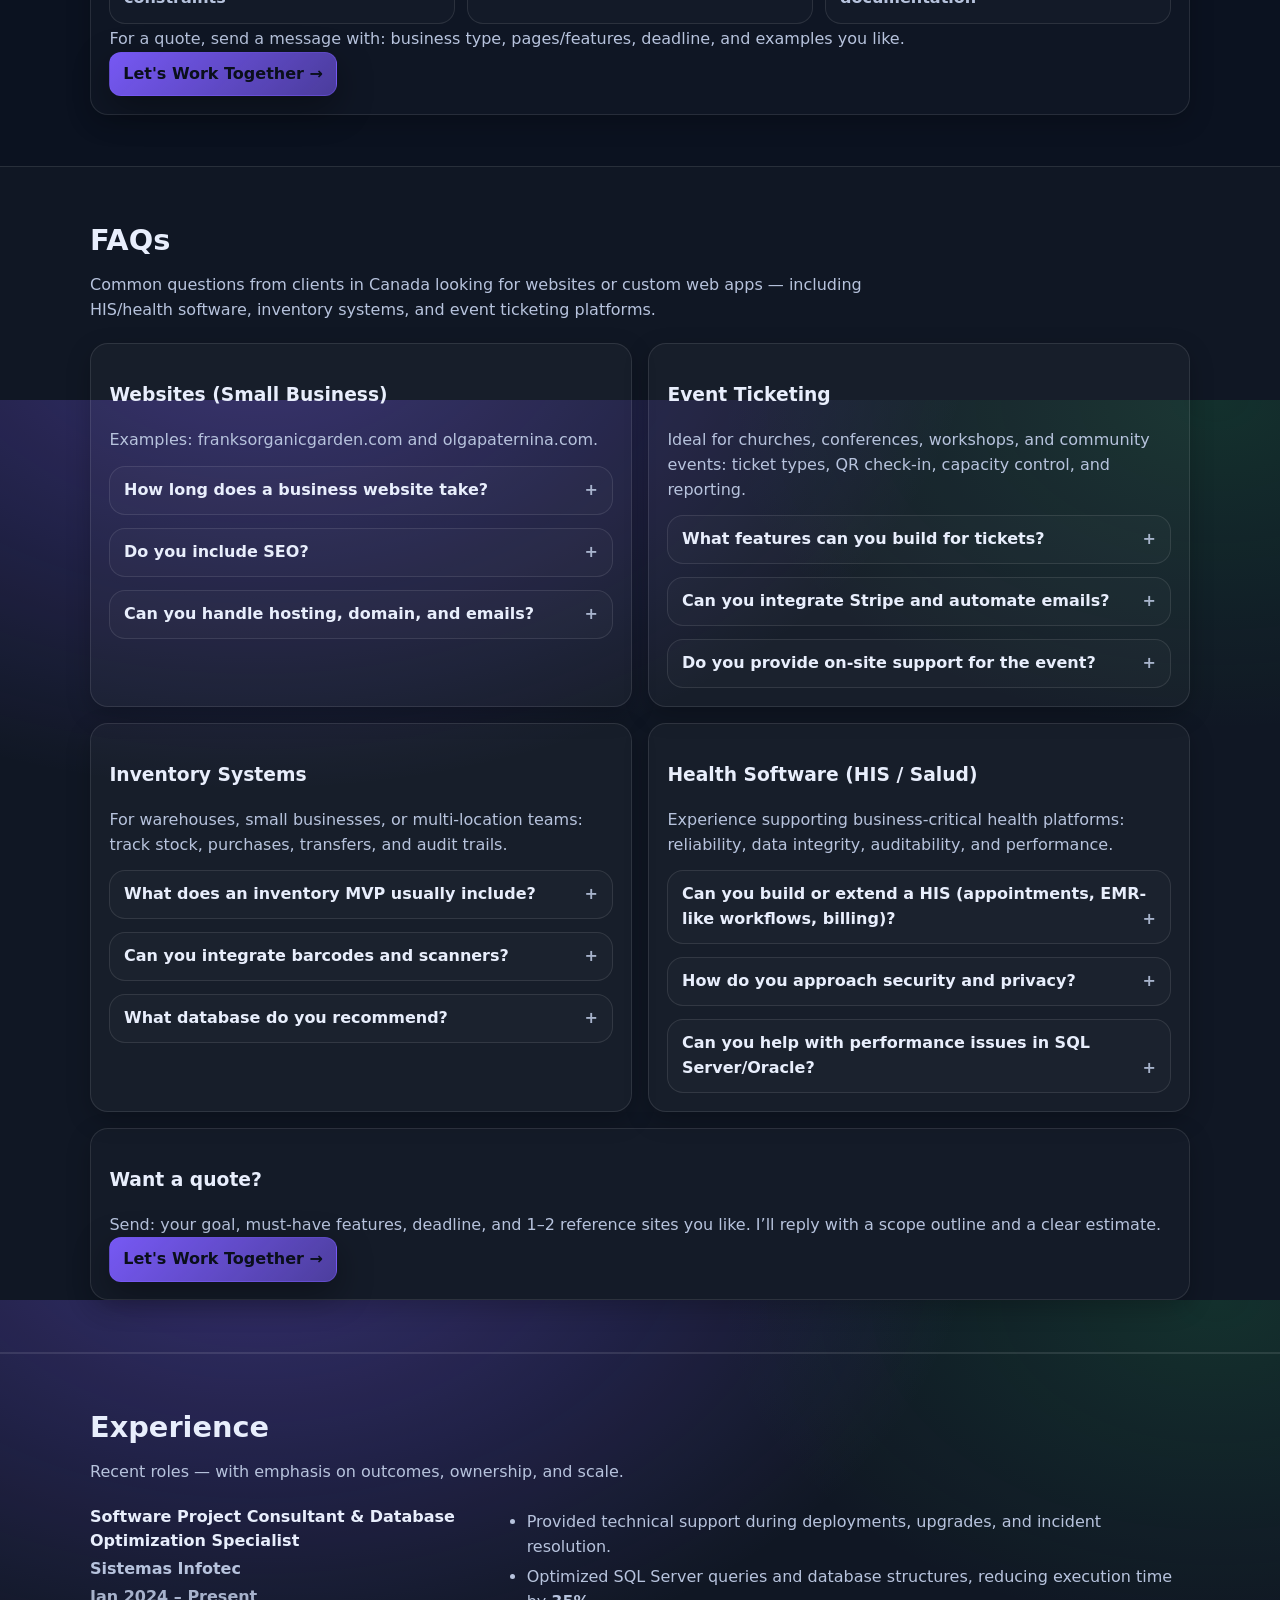
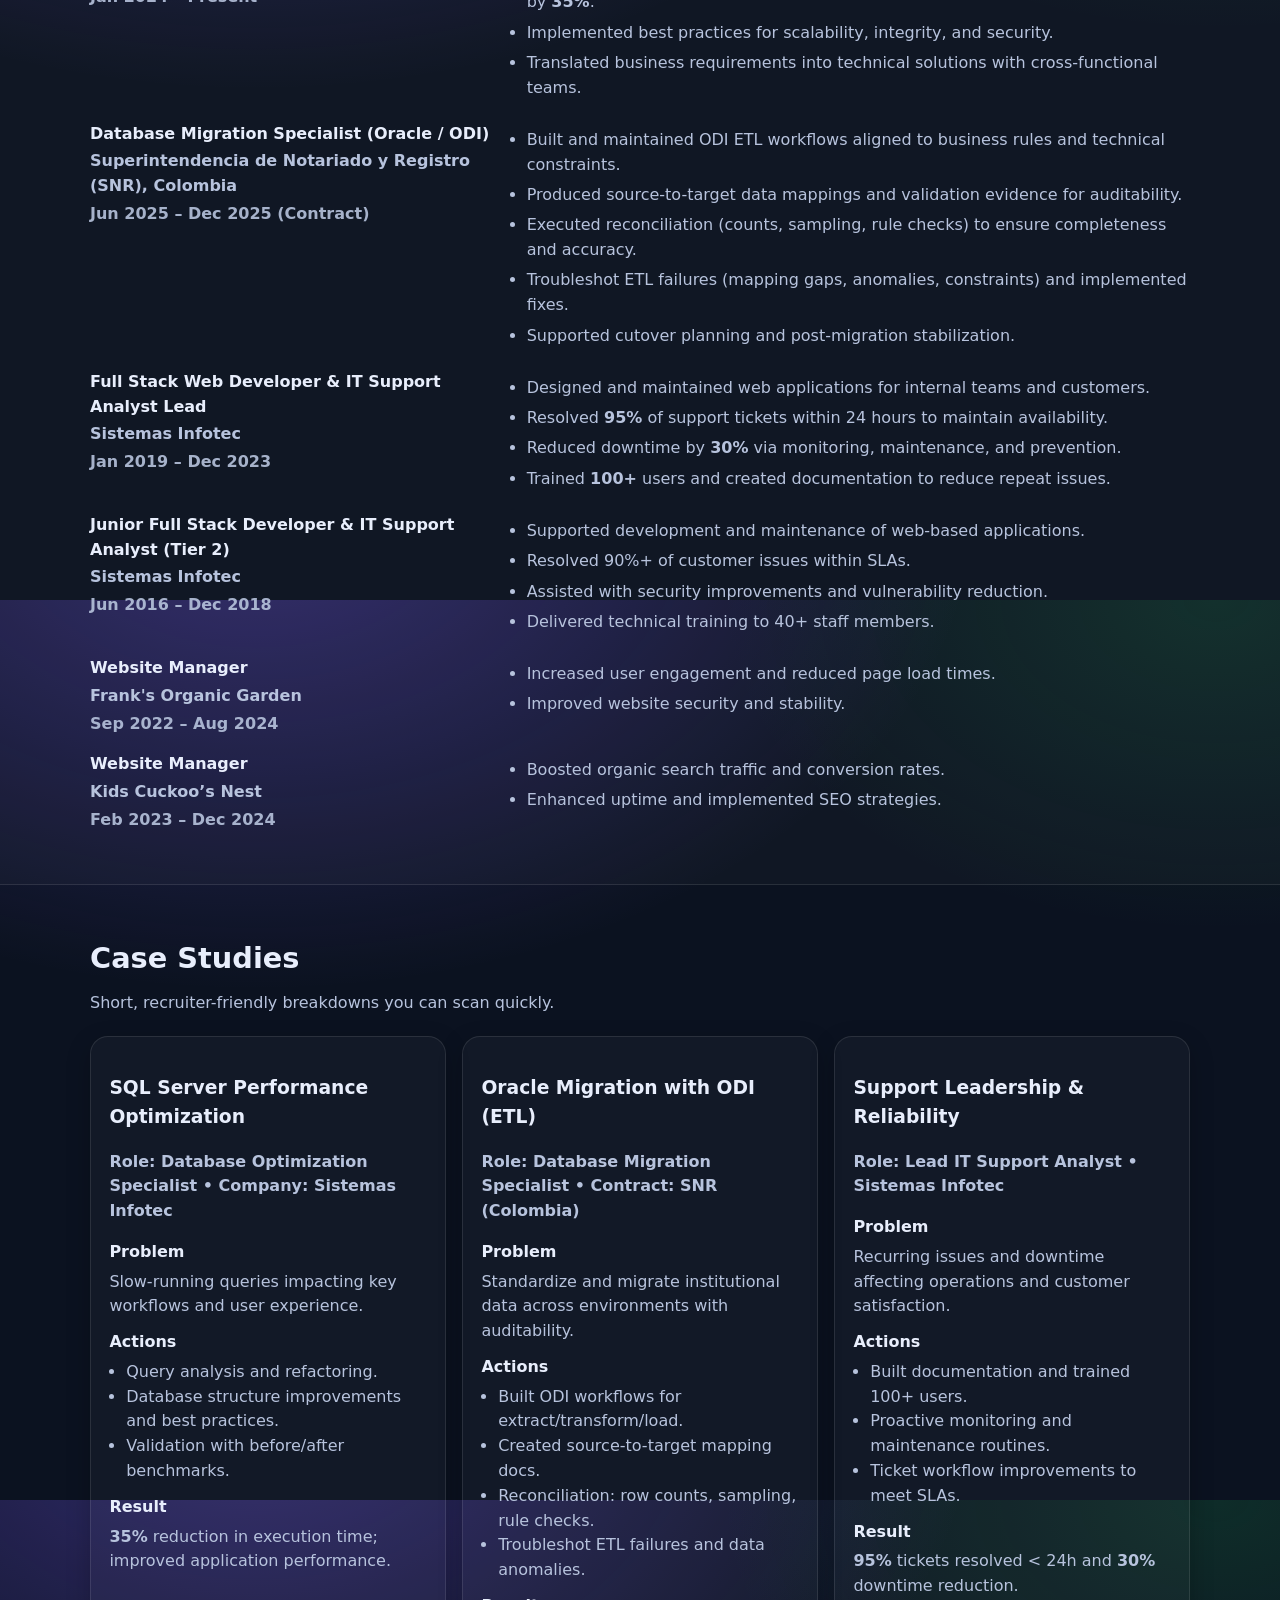
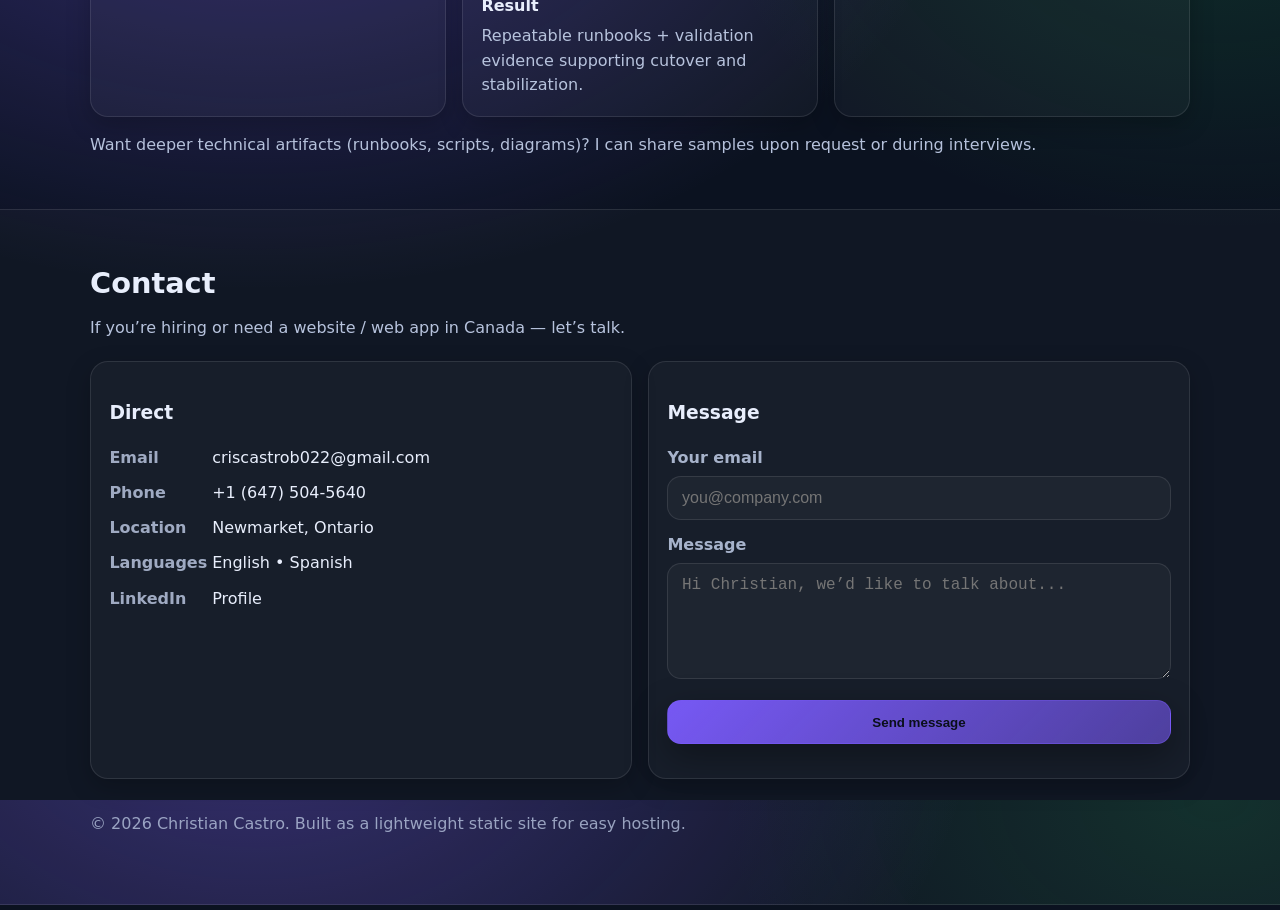
==== commit 06f8b854: "feat: scroll reveal, nav activo, H1 gradiente, skill tags hover, WhatsApp btn, back to top, CTA copy" ====
--- a/index.html
+++ b/index.html
@@ -99,7 +99,7 @@
           </div>
 
           <div class="cta-row">
-            <a class="btn" href="#contact">Get a quote</a>
+            <a class="btn" href="#contact">Start a Project →</a>
             <a class="btn btn-ghost" href="https://www.linkedin.com/in/christian-jose-castro-barrios-92775214b" target="_blank" rel="noopener">LinkedIn</a>
             <a class="btn btn-ghost" href="assets/Christian_Castro_Resume_2026.pdf" download>Download Resume (PDF)</a>
           </div>
@@ -309,7 +309,7 @@
           <p class="small">
             For a quote, send a message with: business type, pages/features, deadline, and examples you like.
           </p>
-          <a class="btn btn-small" href="#contact">Request a quote</a>
+          <a class="btn btn-small" href="#contact">Let's Work Together →</a>
         </div>
       </div>
     </section>
@@ -475,7 +475,7 @@
             Send: your goal, must-have features, deadline, and 1–2 reference sites you like.
             I’ll reply with a scope outline and a clear estimate.
           </p>
-          <a class="btn btn-small" href="#contact">Request a quote</a>
+          <a class="btn btn-small" href="#contact">Let's Work Together →</a>
         </div>
       </div>
     </section>
@@ -716,6 +716,17 @@
     </section>
   </main>
 
+  <!-- Back to top -->
+  <button id="backToTop" class="back-to-top" aria-label="Back to top">
+    <svg xmlns="http://www.w3.org/2000/svg" width="18" height="18" viewBox="0 0 24 24" fill="none" stroke="currentColor" stroke-width="2.5" stroke-linecap="round" stroke-linejoin="round" aria-hidden="true"><polyline points="18 15 12 9 6 15"/></svg>
+  </button>
+
+  <!-- WhatsApp floating button -->
+  <a class="whatsapp-btn" href="https://wa.me/16475045640?text=Hi%20Christian!%20I%20saw%20your%20portfolio%20and%20I%27d%20like%20to%20discuss%20a%20project." target="_blank" rel="noopener" aria-label="Chat on WhatsApp">
+    <svg xmlns="http://www.w3.org/2000/svg" width="22" height="22" viewBox="0 0 32 32" fill="currentColor" aria-hidden="true"><path d="M16 0C7.163 0 0 7.163 0 16c0 2.833.738 5.494 2.028 7.808L0 32l8.388-2.002A15.93 15.93 0 0016 32c8.837 0 16-7.163 16-16S24.837 0 16 0zm0 29.333a13.27 13.27 0 01-6.771-1.851l-.486-.289-5.028 1.199 1.228-4.894-.317-.502A13.252 13.252 0 012.667 16C2.667 8.636 8.636 2.667 16 2.667S29.333 8.636 29.333 16 23.364 29.333 16 29.333zm7.27-9.938c-.397-.199-2.35-1.159-2.714-1.291-.363-.133-.629-.199-.894.199-.266.397-1.026 1.291-1.257 1.557-.232.265-.464.299-.861.1-.397-.2-1.676-.617-3.192-1.97-1.18-1.052-1.977-2.35-2.208-2.748-.231-.397-.025-.612.174-.81.178-.177.397-.464.596-.695.199-.231.265-.397.397-.662.133-.265.066-.496-.033-.695-.1-.199-.894-2.151-1.225-2.947-.322-.773-.65-.668-.894-.68l-.762-.013c-.265 0-.695.1-1.06.497-.364.397-1.39 1.357-1.39 3.309 0 1.951 1.423 3.837 1.622 4.102.199.265 2.8 4.276 6.787 5.998.948.41 1.688.654 2.264.837.952.303 1.818.26 2.502.158.763-.114 2.35-.961 2.682-1.888.332-.928.332-1.723.232-1.888-.1-.165-.364-.265-.762-.464z"/></svg>
+    <span>Let's Talk Now</span>
+  </a>
+
   <script src="script.js"></script>
 </body>
 </html>
--- a/style.css
+++ b/style.css
@@ -307,6 +307,109 @@
   .service-steps{grid-template-columns: 1fr}
 }
 
+/* Animated gradient H1 */
+.hero h1{
+  background: linear-gradient(135deg, #e8eefc 20%, #7c5cff 45%, #22c55e 55%, #7c5cff 65%, #e8eefc 80%);
+  background-size: 300% auto;
+  -webkit-background-clip: text;
+  background-clip: text;
+  color: transparent;
+  animation: h1-gradient 7s ease infinite;
+}
+@keyframes h1-gradient{
+  0%{ background-position: 0% center }
+  50%{ background-position: 100% center }
+  100%{ background-position: 0% center }
+}
+
+/* Skill tags hover */
+.tags li{
+  transition: background .18s, border-color .18s, color .18s;
+  cursor: default;
+}
+.tags li:hover{
+  background: rgba(124,92,255,.15);
+  border-color: rgba(124,92,255,.45);
+  color: var(--text);
+}
+
+/* Scroll reveal */
+.reveal{
+  opacity:0;
+  transform: translateY(26px);
+  transition: opacity .55s ease, transform .55s ease;
+}
+.reveal.revealed{
+  opacity:1;
+  transform: translateY(0);
+}
+
+/* Active nav link */
+.nav-links a.active{
+  color: var(--text);
+  text-decoration: underline;
+  text-underline-offset: 4px;
+  text-decoration-color: rgba(124,92,255,.6);
+}
+
+/* Back to top */
+.back-to-top{
+  position:fixed;
+  bottom: 5.5rem;
+  right: 1.5rem;
+  width:44px; height:44px;
+  border-radius:50%;
+  border:1px solid var(--line);
+  background: rgba(11,18,32,.88);
+  backdrop-filter: blur(12px);
+  color:var(--text);
+  display:grid; place-items:center;
+  cursor:pointer;
+  opacity:0;
+  transform: translateY(12px);
+  transition: opacity .3s, transform .3s, box-shadow .2s;
+  z-index:45;
+  pointer-events:none;
+}
+.back-to-top.visible{
+  opacity:1;
+  transform: translateY(0);
+  pointer-events:auto;
+}
+.back-to-top:hover{
+  box-shadow: 0 0 0 1px rgba(124,92,255,.4), 0 0 18px rgba(124,92,255,.2);
+}
+
+/* WhatsApp floating button */
+.whatsapp-btn{
+  position:fixed;
+  bottom:1.5rem;
+  right:1.5rem;
+  display:inline-flex;
+  align-items:center;
+  gap:.6rem;
+  padding:.75rem 1.15rem;
+  border-radius:999px;
+  background:#25d366;
+  color:#fff;
+  font-weight:800;
+  font-size:.9rem;
+  box-shadow: 0 8px 28px rgba(37,211,102,.35);
+  text-decoration:none;
+  z-index:45;
+  transition: transform .2s, box-shadow .2s;
+}
+.whatsapp-btn:hover{
+  transform: translateY(-3px);
+  box-shadow: 0 14px 38px rgba(37,211,102,.48);
+  text-decoration:none;
+}
+@media(max-width:600px){
+  .whatsapp-btn span{ display:none }
+  .whatsapp-btn{ padding:.75rem }
+  .back-to-top{ bottom:5rem }
+}
+
 /* FAQ */
 .faq-grid{
   display:grid;
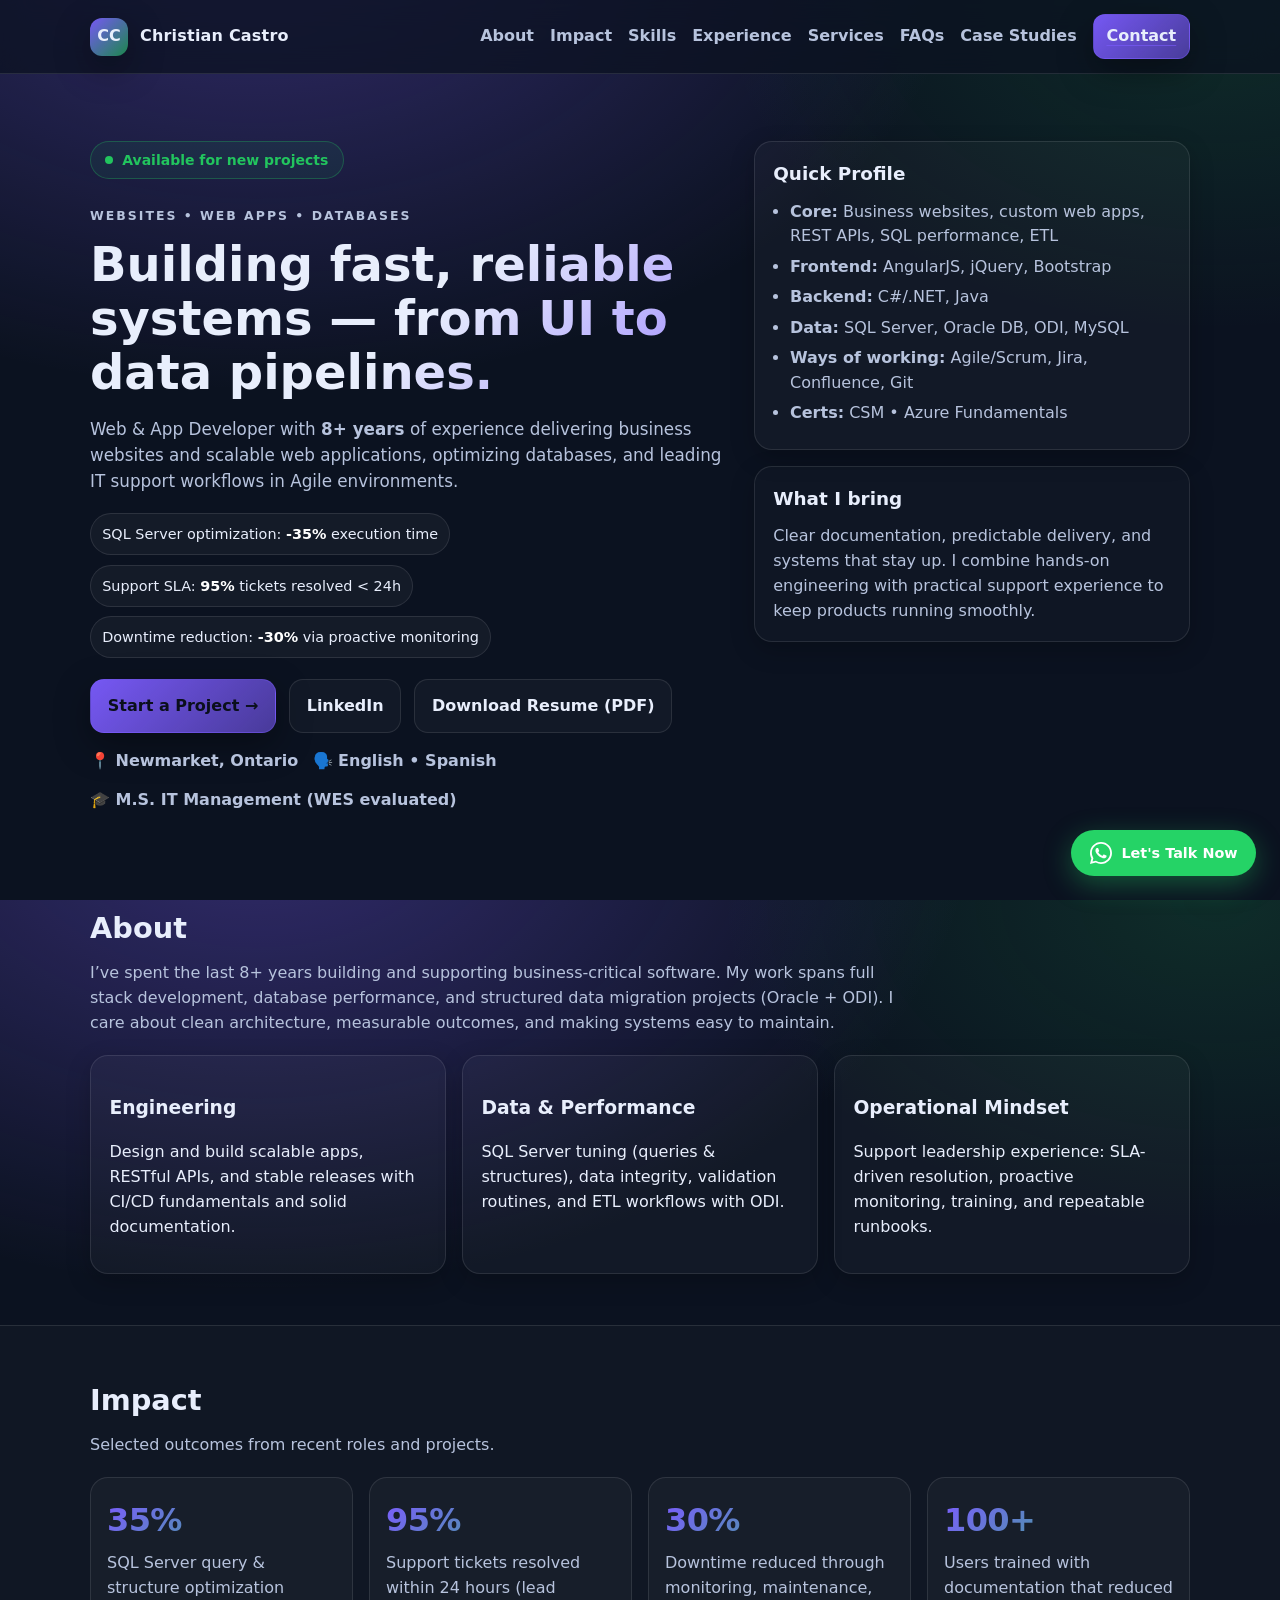
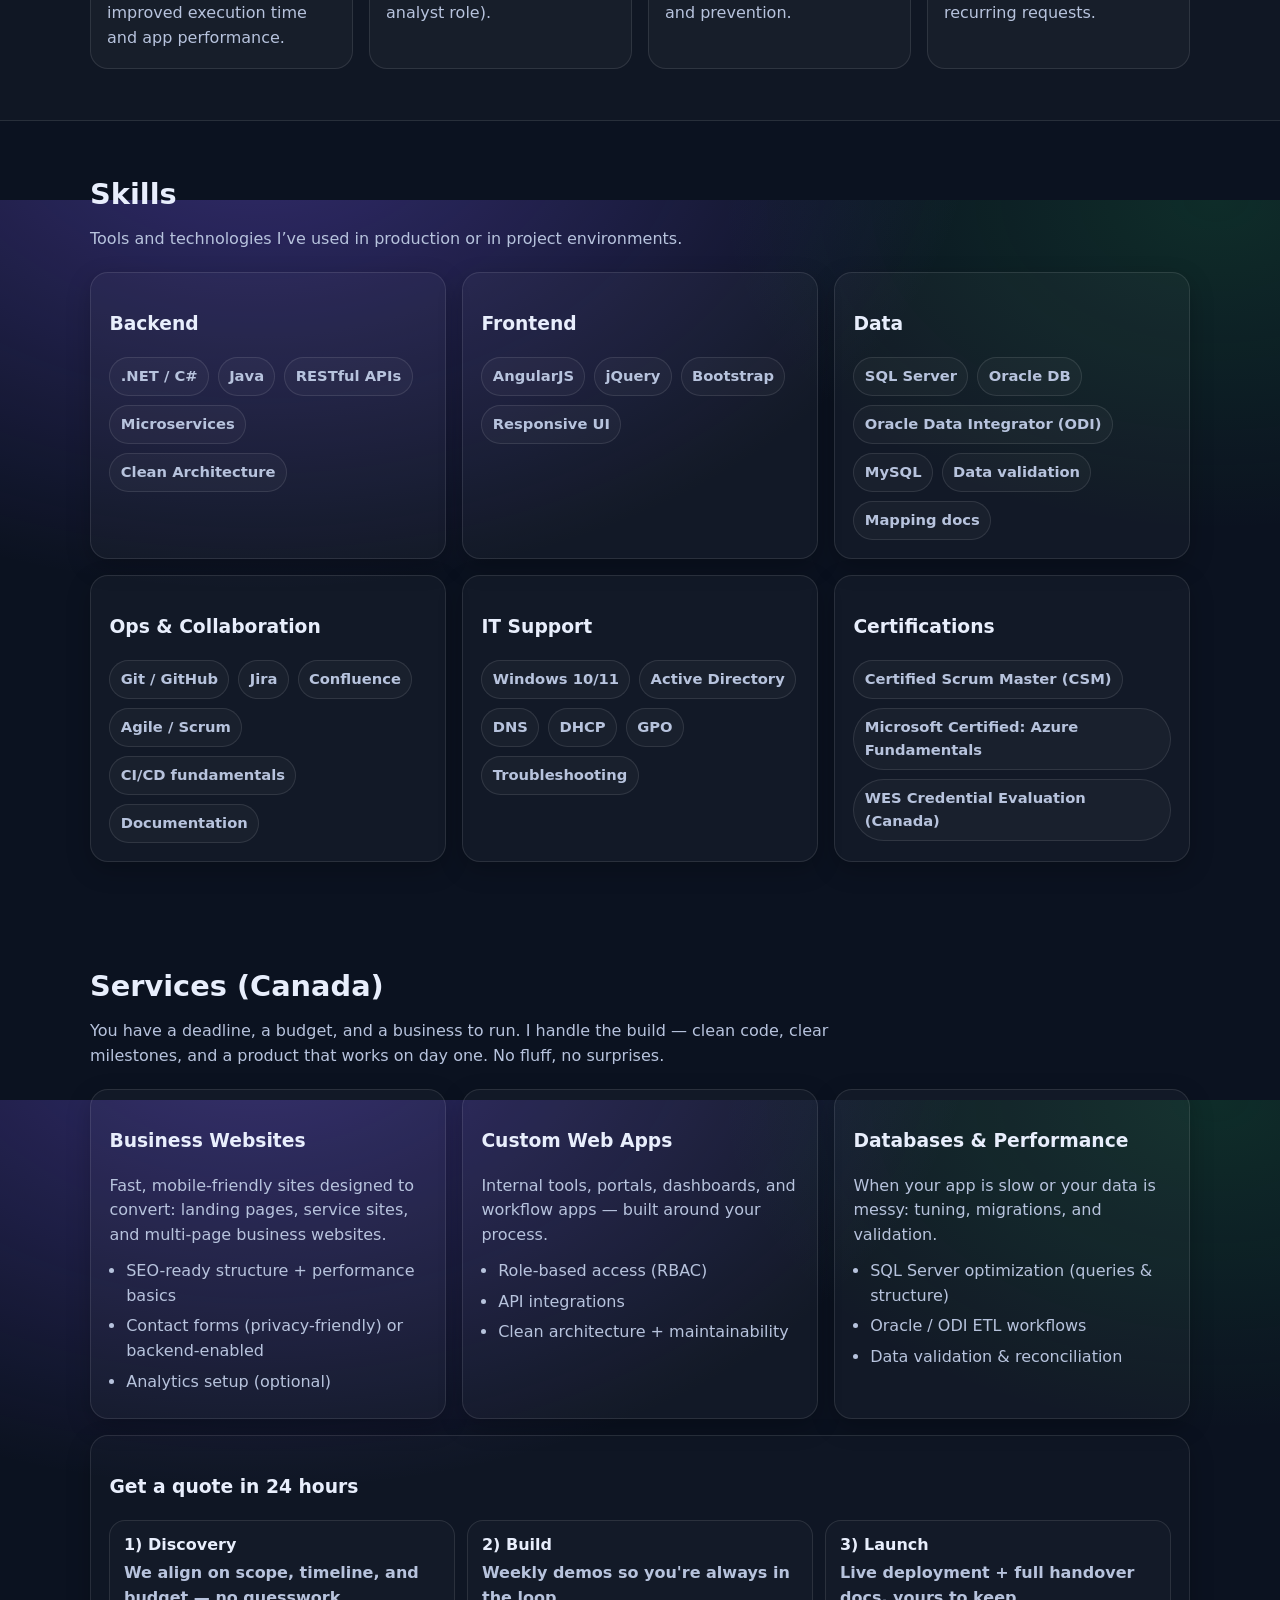
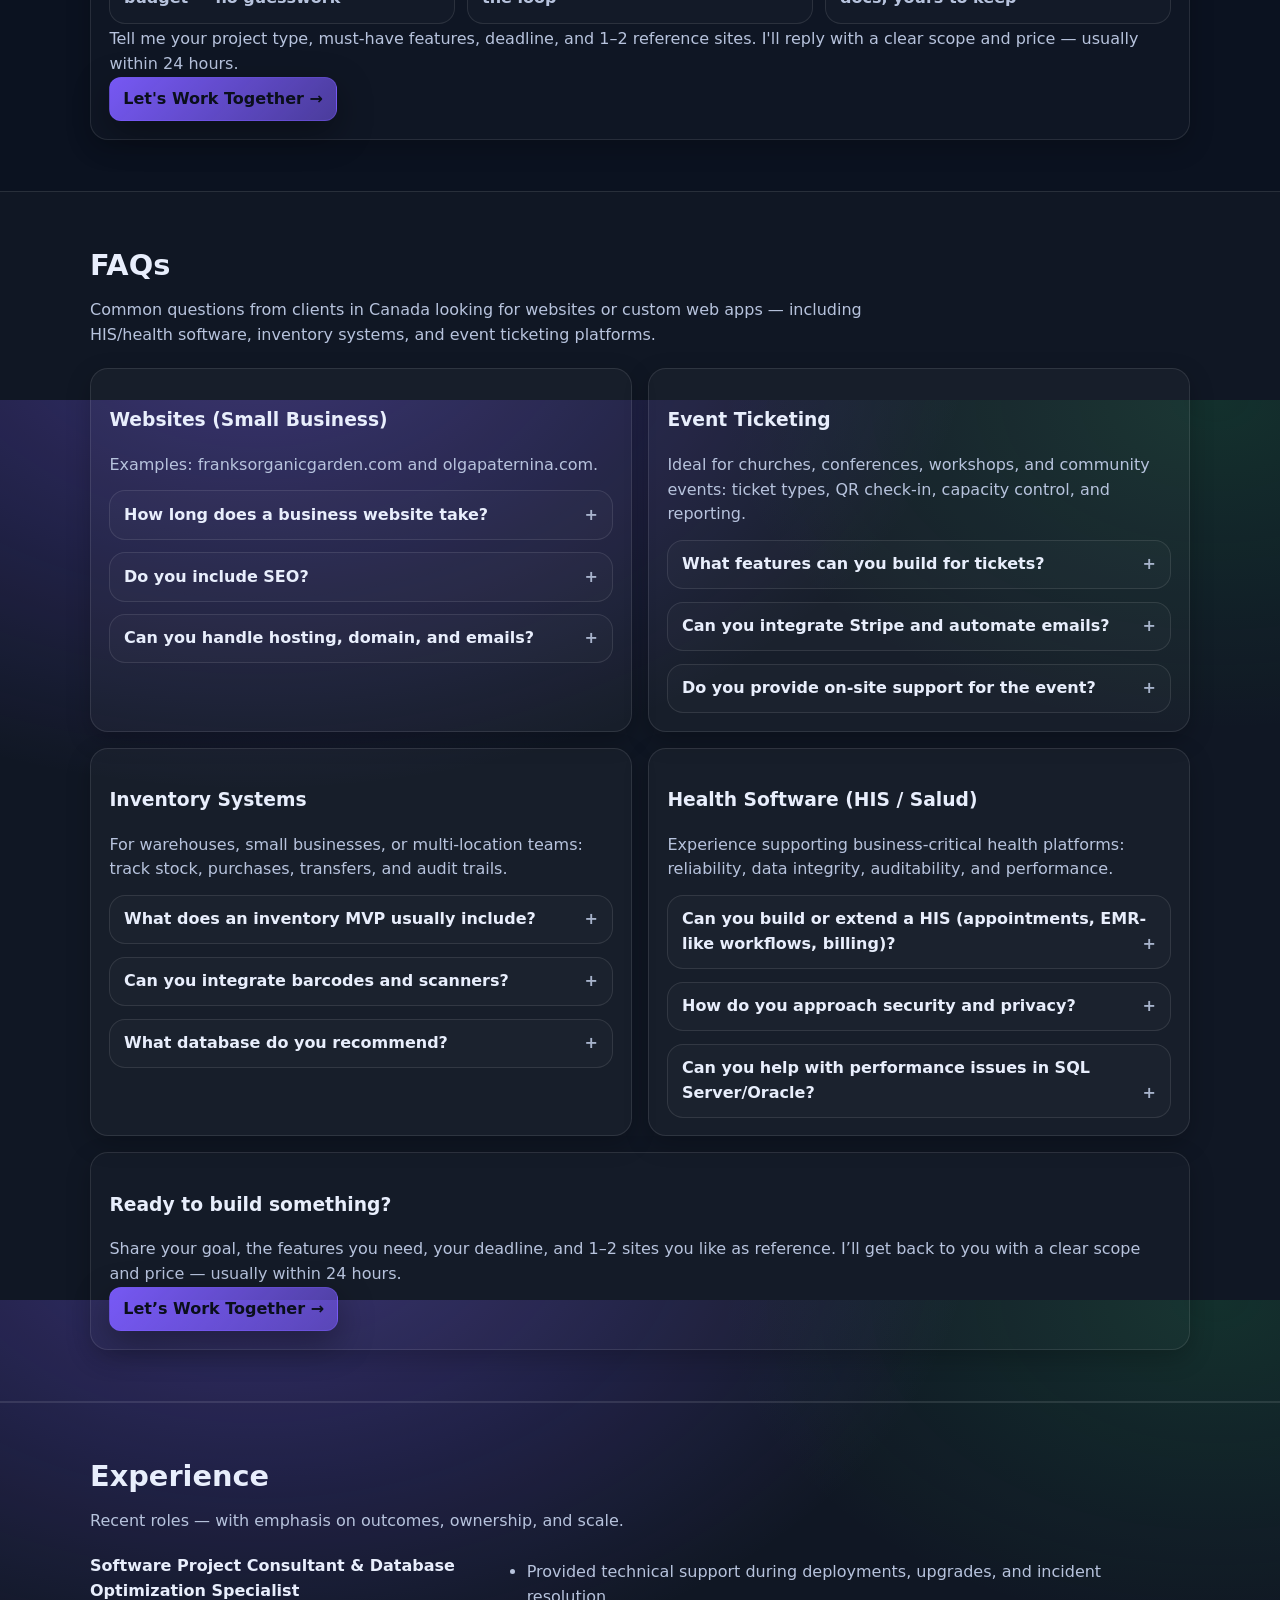
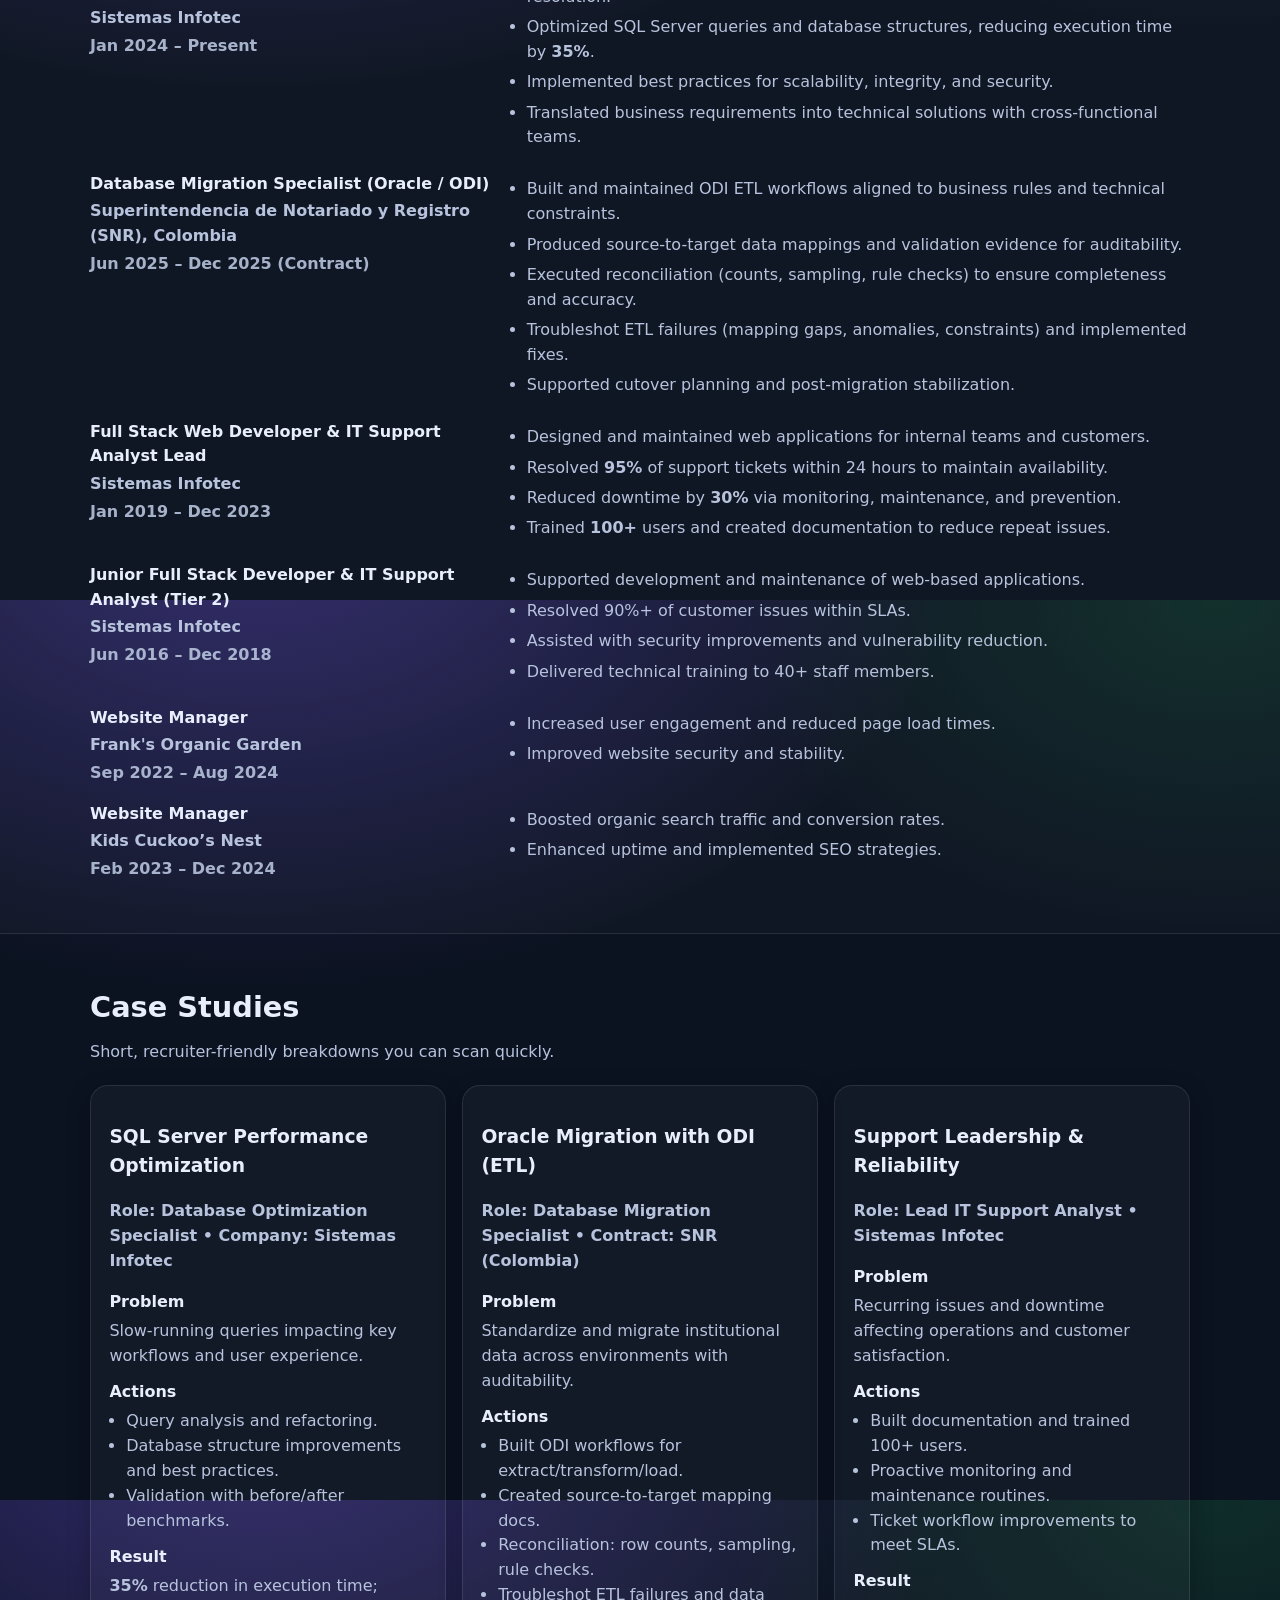
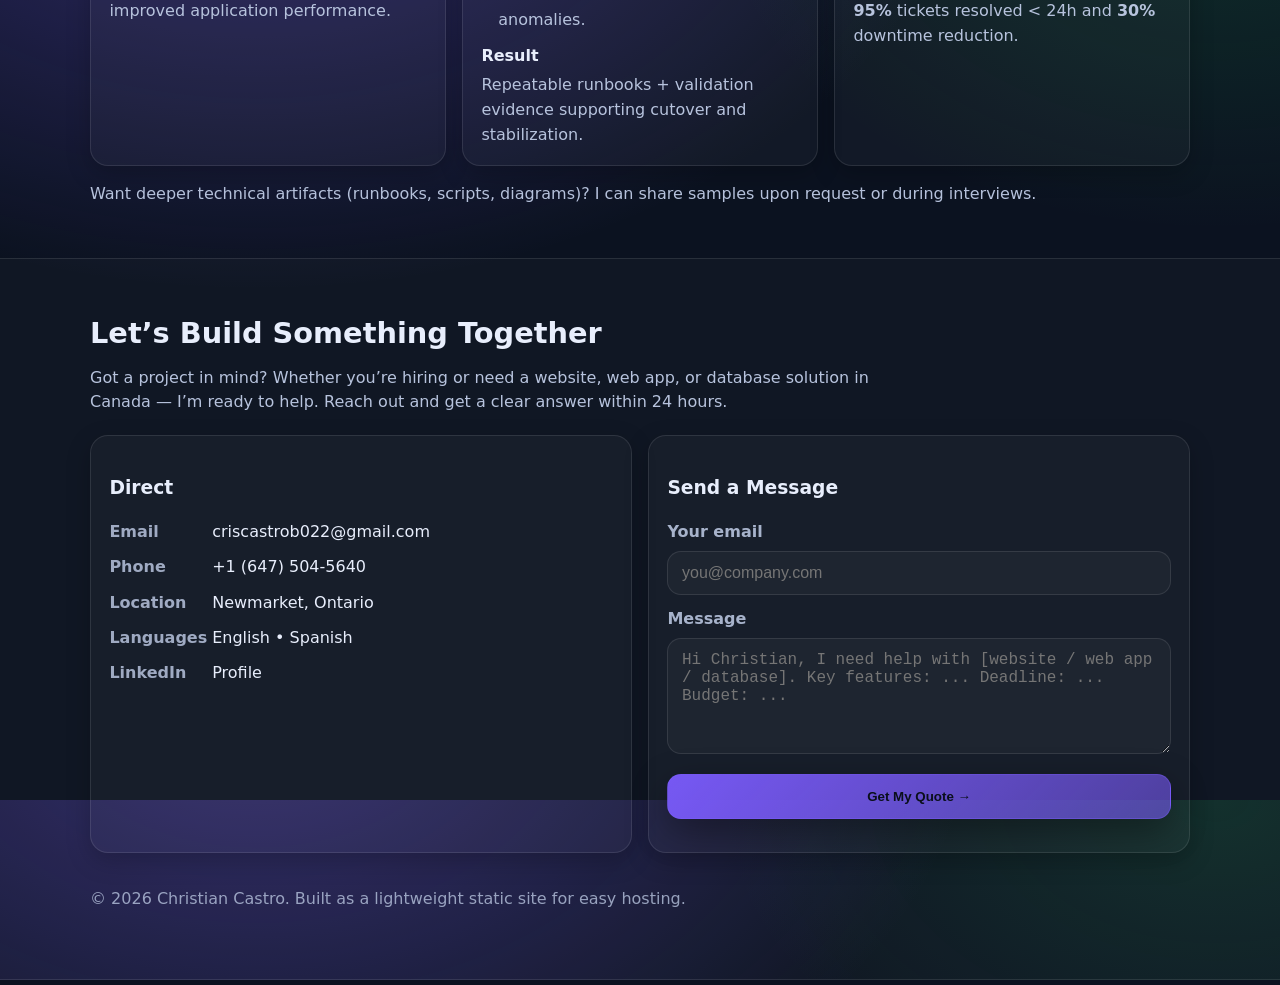
==== commit bd9b3e68: "copy: improve all quote/CTA copy across the site - Services header: benefit-focused, direct - Servic" ====
--- a/index.html
+++ b/index.html
@@ -256,8 +256,9 @@
         <div class="section-head">
           <h2>Services (Canada)</h2>
           <p>
-            If you're a small business or team in Canada and you need a modern website or a custom web app, I can help —
-            from discovery to deployment, with clear documentation and predictable delivery.
+            You have a deadline, a budget, and a business to run. I handle the build —
+            clean code, clear milestones, and a product that works on day one.
+            No fluff, no surprises.
           </p>
         </div>
 
@@ -300,14 +301,15 @@
         </div>
 
         <div class="card subtle service-cta">
-          <h3>How engagements usually work</h3>
+          <h3>Get a quote in 24 hours</h3>
           <div class="service-steps">
-            <div><strong>1) Discovery</strong><span>Goals, scope, timelines, constraints</span></div>
-            <div><strong>2) Build</strong><span>Weekly demos + clear milestones</span></div>
-            <div><strong>3) Launch</strong><span>Deployment + handover documentation</span></div>
+            <div><strong>1) Discovery</strong><span>We align on scope, timeline, and budget — no guesswork</span></div>
+            <div><strong>2) Build</strong><span>Weekly demos so you're always in the loop</span></div>
+            <div><strong>3) Launch</strong><span>Live deployment + full handover docs, yours to keep</span></div>
           </div>
           <p class="small">
-            For a quote, send a message with: business type, pages/features, deadline, and examples you like.
+            Tell me your project type, must-have features, deadline, and 1–2 reference sites.
+            I'll reply with a clear scope and price — usually within 24 hours.
           </p>
           <a class="btn btn-small" href="#contact">Let's Work Together →</a>
         </div>
@@ -470,12 +472,12 @@
         </div>
 
         <div class="card subtle faq-cta">
-          <h3>Want a quote?</h3>
+          <h3>Ready to build something?</h3>
           <p class="small">
-            Send: your goal, must-have features, deadline, and 1–2 reference sites you like.
-            I’ll reply with a scope outline and a clear estimate.
+            Share your goal, the features you need, your deadline, and 1–2 sites you like as reference.
+            I’ll get back to you with a clear scope and price — usually within 24 hours.
           </p>
-          <a class="btn btn-small" href="#contact">Let's Work Together →</a>
+          <a class="btn btn-small" href="#contact">Let’s Work Together →</a>
         </div>
       </div>
     </section>
@@ -675,8 +677,11 @@
     <section id="contact" class="section section-alt">
       <div class="container">
         <div class="section-head">
-          <h2>Contact</h2>
-          <p>If you’re hiring or need a website / web app in Canada — let’s talk.</p>
+          <h2>Let’s Build Something Together</h2>
+          <p>
+            Got a project in mind? Whether you’re hiring or need a website, web app, or database solution in Canada —
+            I’m ready to help. Reach out and get a clear answer within 24 hours.
+          </p>
         </div>
 
         <div class="contact-grid">
@@ -692,7 +697,7 @@
           </div>
 
           <div class="card">
-            <h3>Message</h3>
+            <h3>Send a Message</h3>
             <form class="form" id="contactForm" name="contact" netlify data-netlify="true">
               <input type="hidden" name="form-name" value="contact" />
               <label>
@@ -701,9 +706,9 @@
               </label>
               <label>
                 <span>Message</span>
-                <textarea name="message" rows="5" placeholder="Hi Christian, we’d like to talk about..." required></textarea>
+                <textarea name="message" rows="5" placeholder="Hi Christian, I need help with [website / web app / database]. Key features: ... Deadline: ... Budget: ..." required></textarea>
               </label>
-              <button class="btn" type="submit" id="formBtn">Send message</button>
+              <button class="btn" type="submit" id="formBtn">Get My Quote →</button>
               <p class="small subtle-text" id="formHint"></p>
             </form>
           </div>
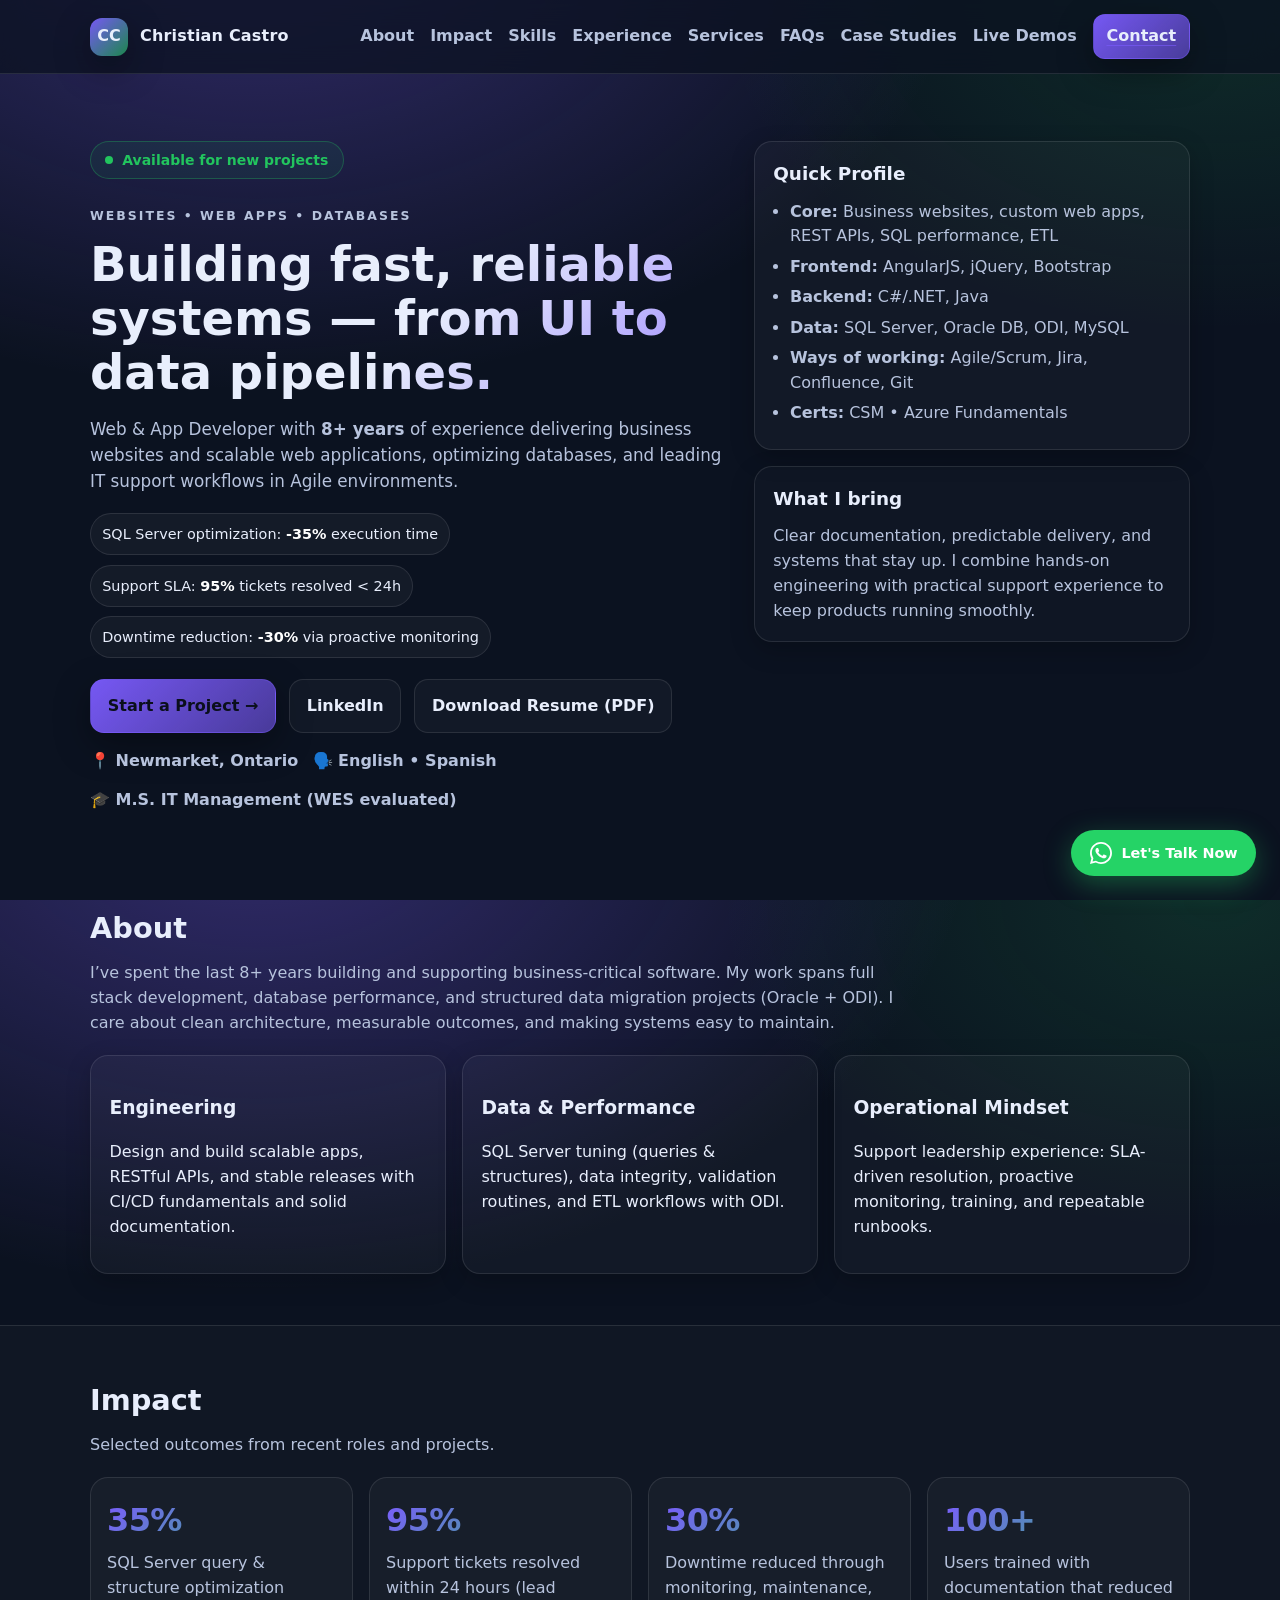
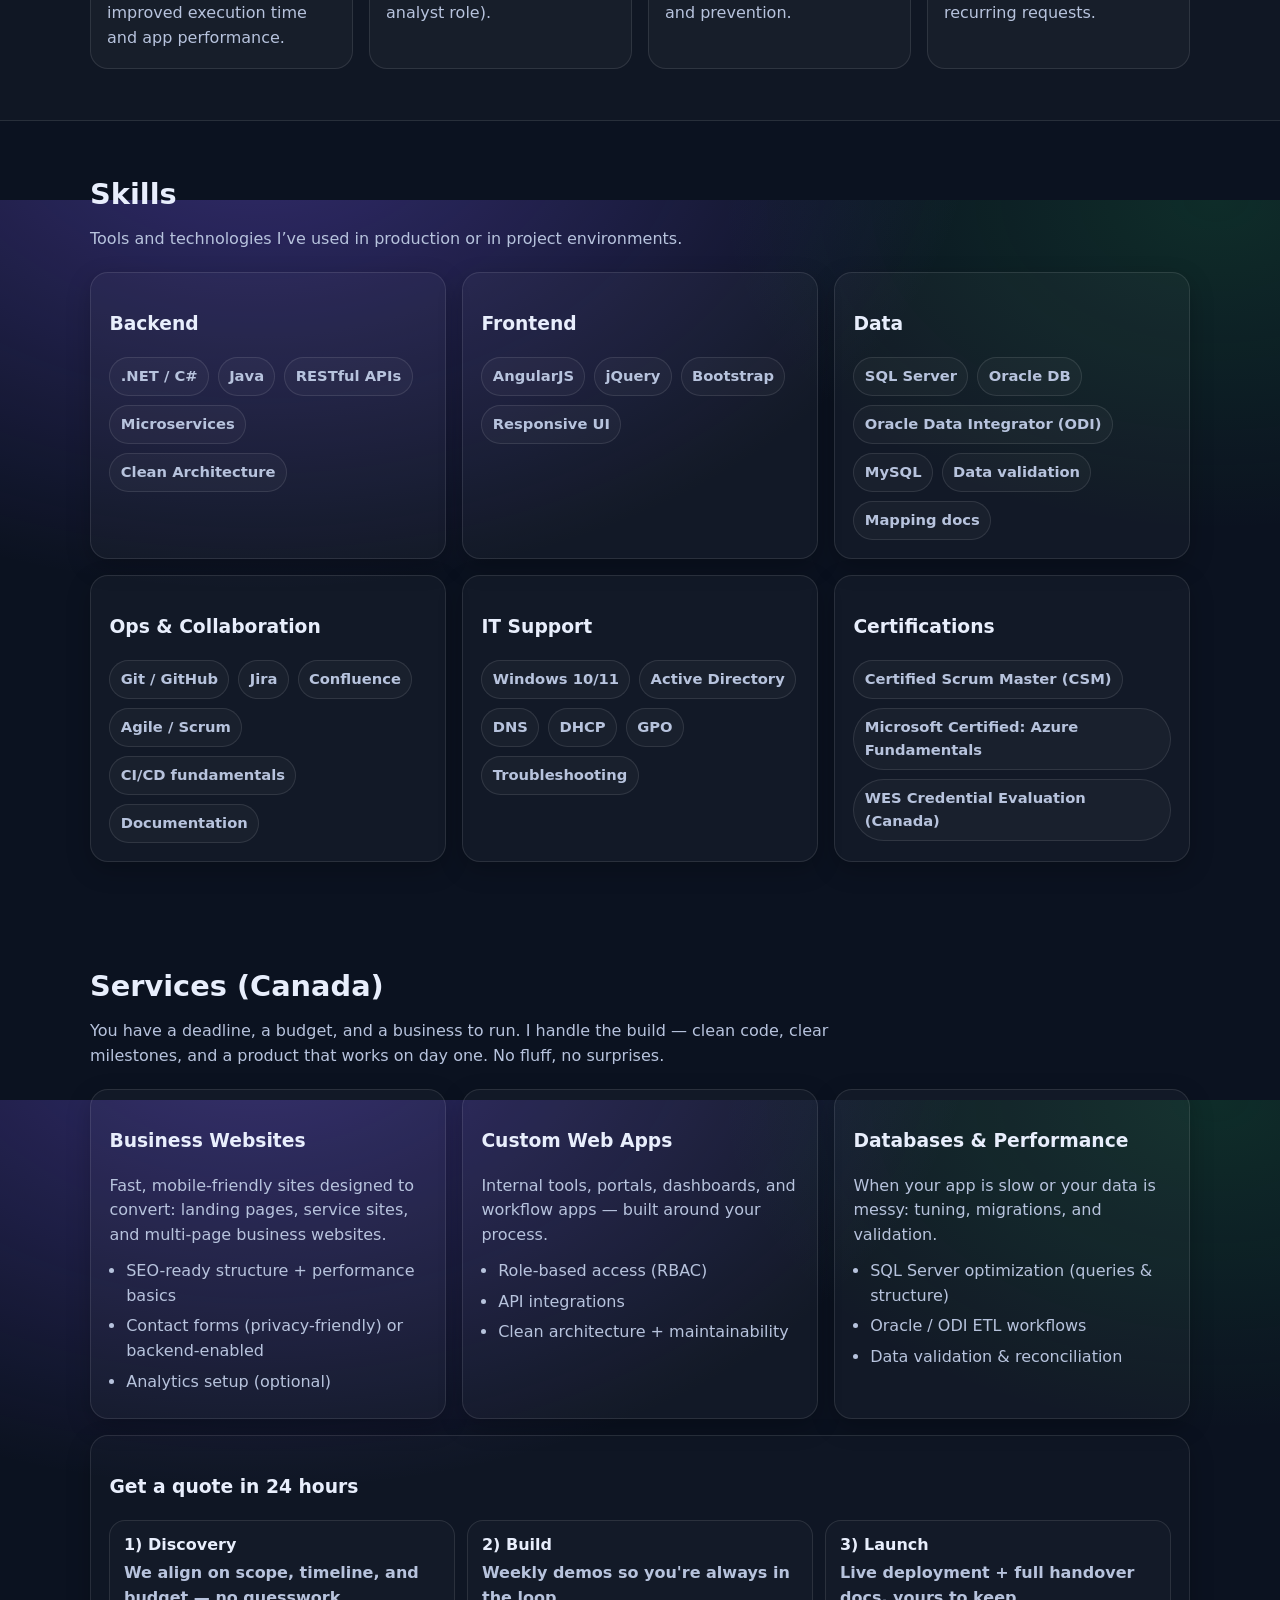
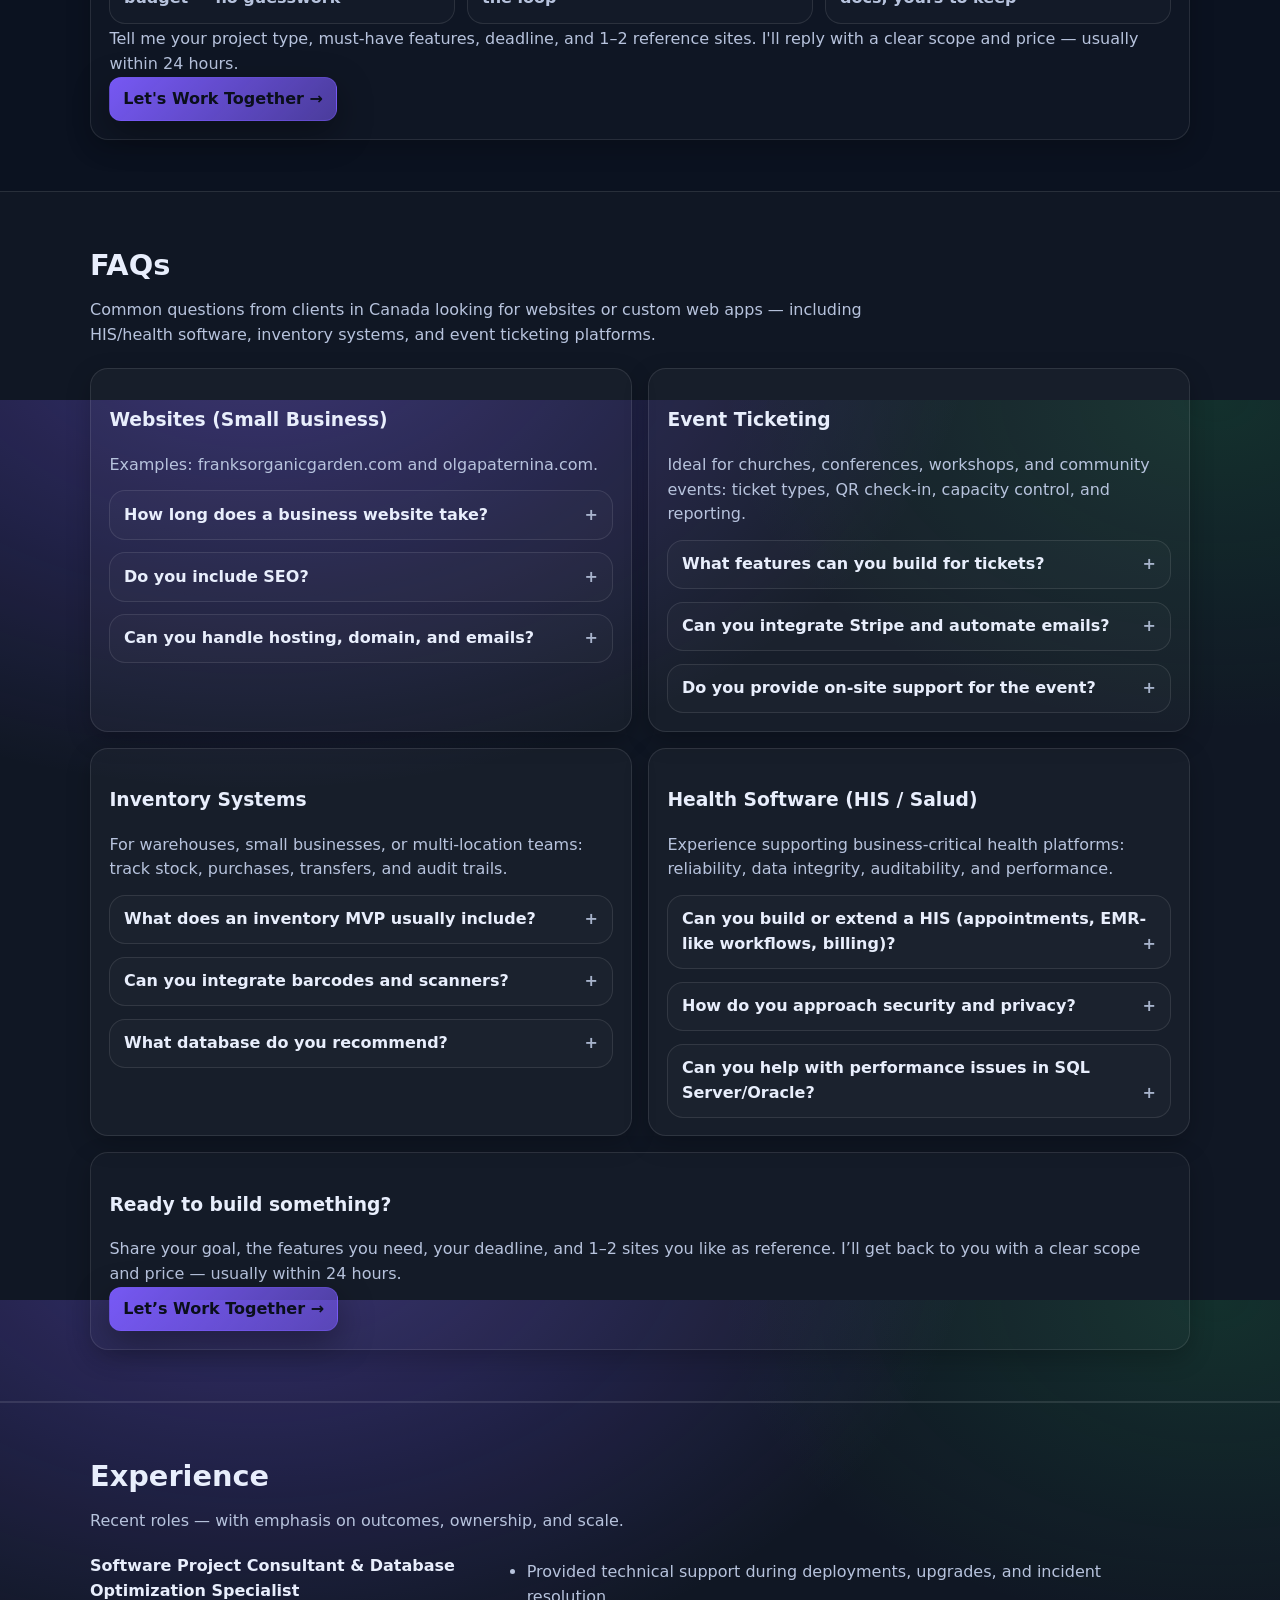
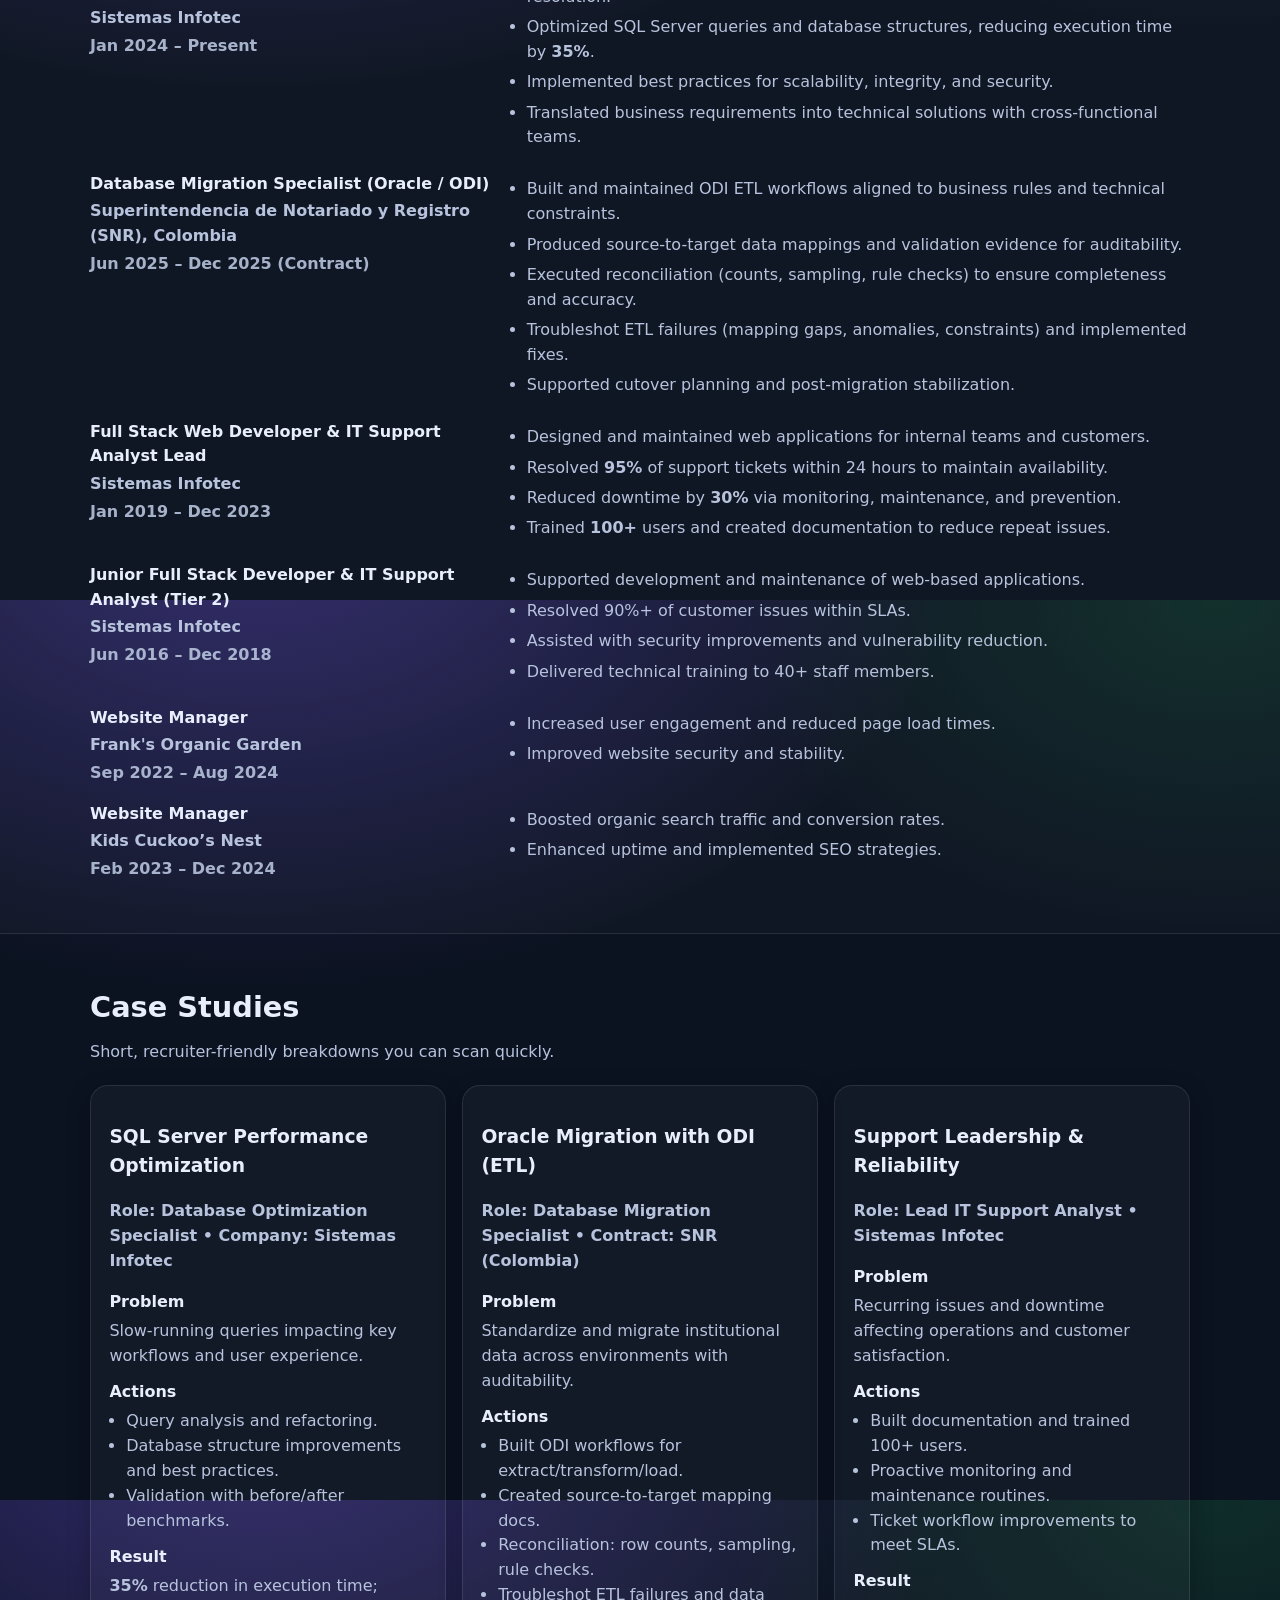
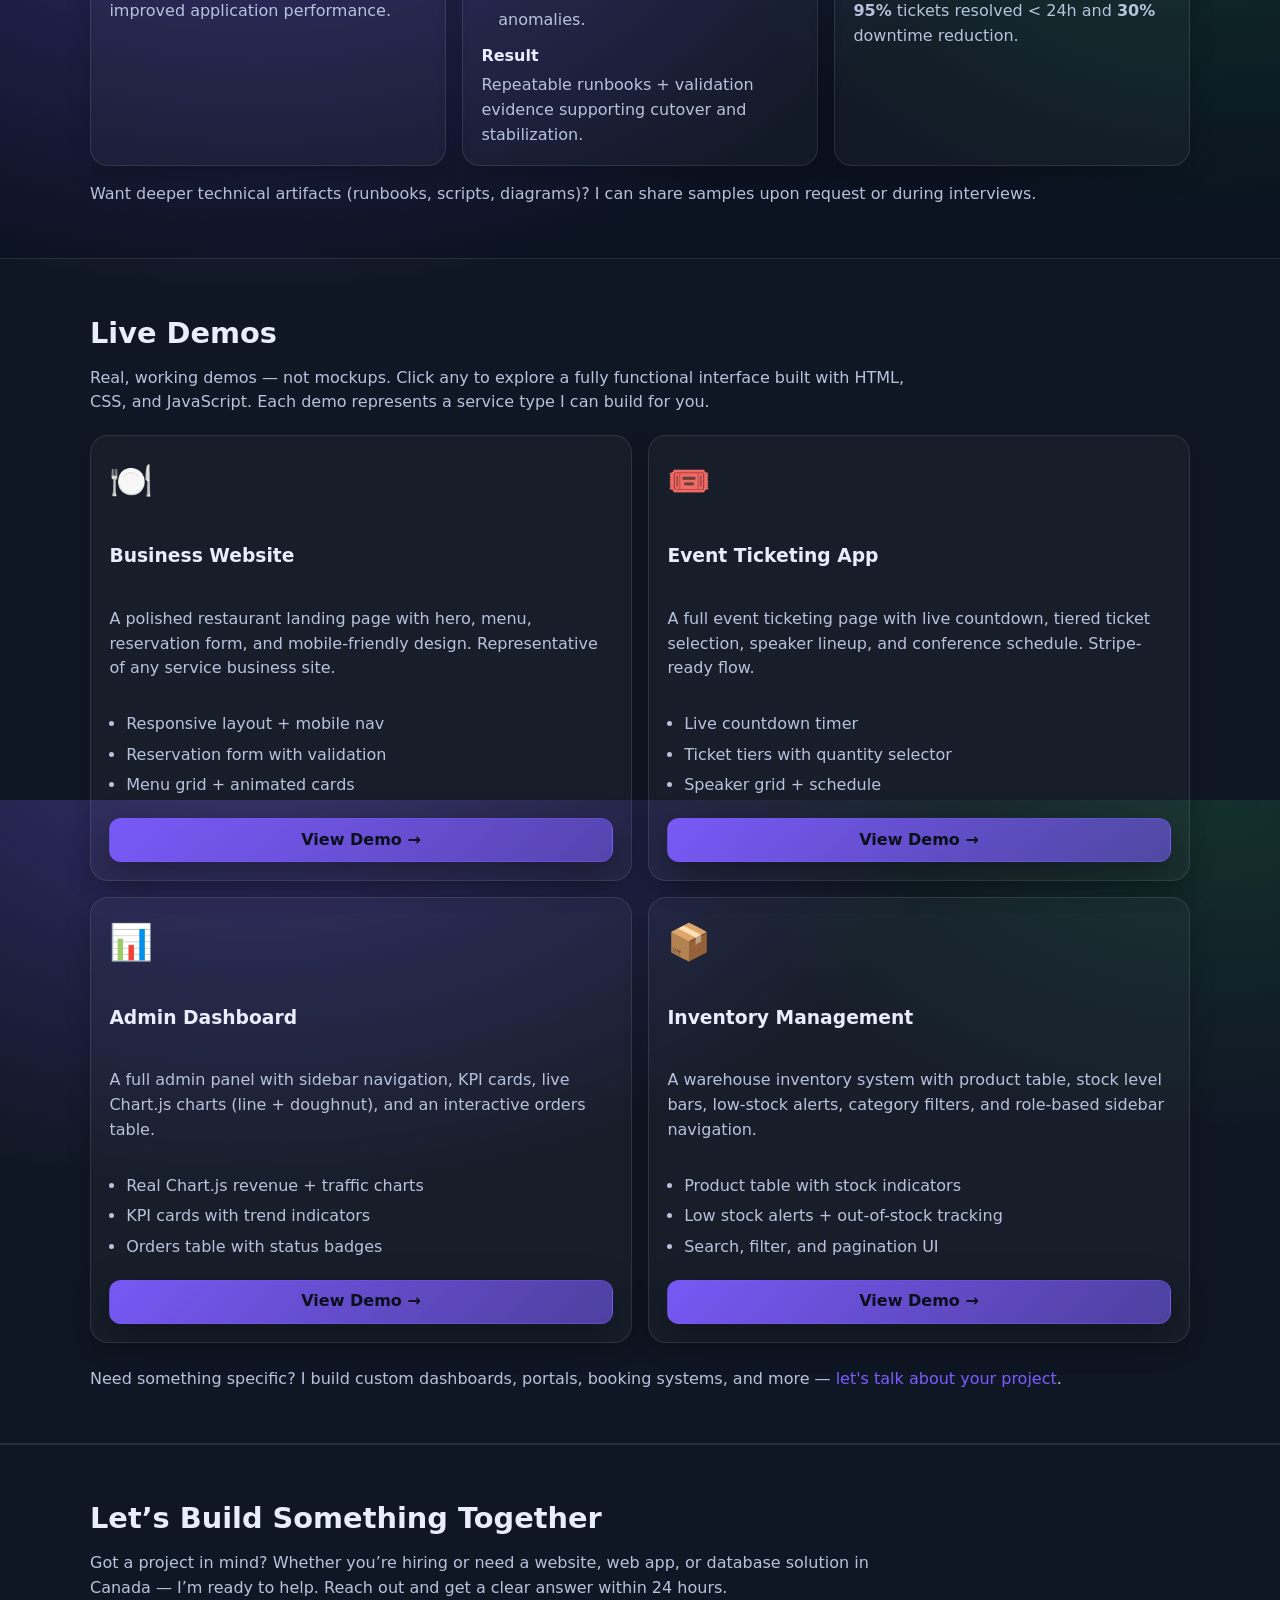
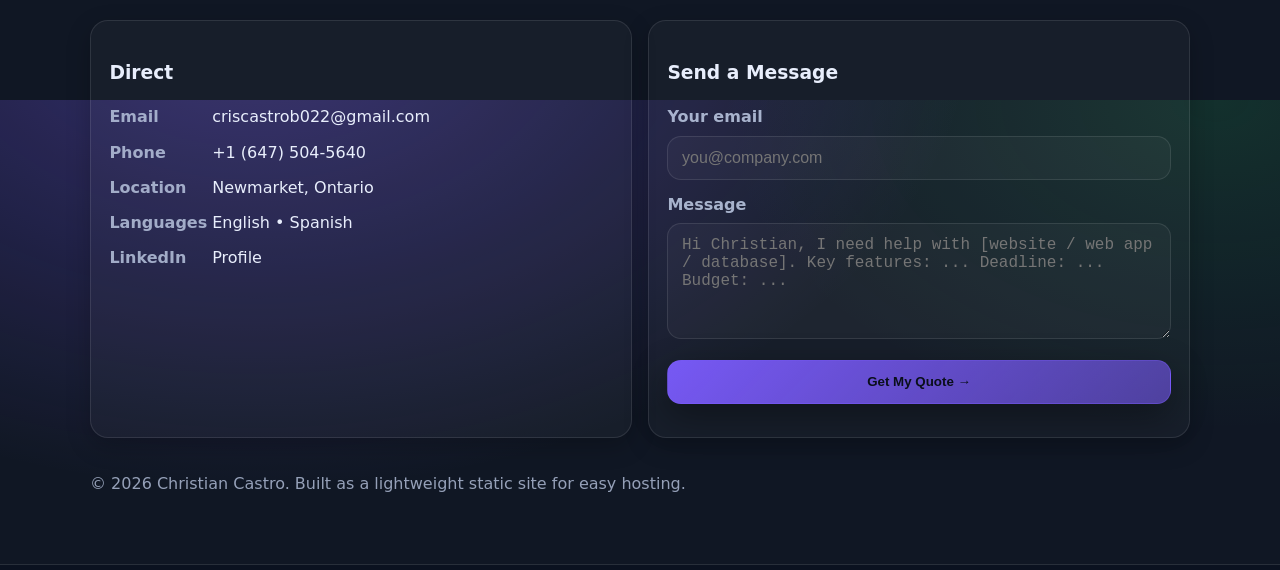
==== commit db54eb26: "feat: add 4 live demos and Live Demos section in portfolio - demos/business-landing.html: restaurant" ====
--- a/index.html
+++ b/index.html
@@ -70,6 +70,7 @@
           <a href="#services">Services</a>
           <a href="#faq">FAQs</a>
           <a href="#case-studies">Case Studies</a>
+          <a href="#demos">Live Demos</a>
           <a href="#contact" class="btn btn-small">Contact</a>
         </div>
       </nav>
@@ -669,6 +670,73 @@
 
         <p class="note">
           Want deeper technical artifacts (runbooks, scripts, diagrams)? I can share samples upon request or during interviews.
+        </p>
+      </div>
+    </section>
+
+    <!-- LIVE DEMOS -->
+    <section id="demos" class="section section-alt">
+      <div class="container">
+        <div class="section-head">
+          <h2>Live Demos</h2>
+          <p>
+            Real, working demos — not mockups. Click any to explore a fully functional interface
+            built with HTML, CSS, and JavaScript. Each demo represents a service type I can build for you.
+          </p>
+        </div>
+
+        <div class="cards-3" style="grid-template-columns: repeat(2,1fr)">
+          <article class="card" style="display:flex;flex-direction:column;gap:.9rem">
+            <div style="font-size:2.2rem">🍽️</div>
+            <h3>Business Website</h3>
+            <p class="small">A polished restaurant landing page with hero, menu, reservation form, and mobile-friendly design. Representative of any service business site.</p>
+            <ul class="bullets">
+              <li>Responsive layout + mobile nav</li>
+              <li>Reservation form with validation</li>
+              <li>Menu grid + animated cards</li>
+            </ul>
+            <a class="btn btn-small" href="demos/business-landing.html" target="_blank" rel="noopener" style="margin-top:auto">View Demo →</a>
+          </article>
+
+          <article class="card" style="display:flex;flex-direction:column;gap:.9rem">
+            <div style="font-size:2.2rem">🎟️</div>
+            <h3>Event Ticketing App</h3>
+            <p class="small">A full event ticketing page with live countdown, tiered ticket selection, speaker lineup, and conference schedule. Stripe-ready flow.</p>
+            <ul class="bullets">
+              <li>Live countdown timer</li>
+              <li>Ticket tiers with quantity selector</li>
+              <li>Speaker grid + schedule</li>
+            </ul>
+            <a class="btn btn-small" href="demos/event-ticketing.html" target="_blank" rel="noopener" style="margin-top:auto">View Demo →</a>
+          </article>
+
+          <article class="card" style="display:flex;flex-direction:column;gap:.9rem">
+            <div style="font-size:2.2rem">📊</div>
+            <h3>Admin Dashboard</h3>
+            <p class="small">A full admin panel with sidebar navigation, KPI cards, live Chart.js charts (line + doughnut), and an interactive orders table.</p>
+            <ul class="bullets">
+              <li>Real Chart.js revenue + traffic charts</li>
+              <li>KPI cards with trend indicators</li>
+              <li>Orders table with status badges</li>
+            </ul>
+            <a class="btn btn-small" href="demos/admin-dashboard.html" target="_blank" rel="noopener" style="margin-top:auto">View Demo →</a>
+          </article>
+
+          <article class="card" style="display:flex;flex-direction:column;gap:.9rem">
+            <div style="font-size:2.2rem">📦</div>
+            <h3>Inventory Management</h3>
+            <p class="small">A warehouse inventory system with product table, stock level bars, low-stock alerts, category filters, and role-based sidebar navigation.</p>
+            <ul class="bullets">
+              <li>Product table with stock indicators</li>
+              <li>Low stock alerts + out-of-stock tracking</li>
+              <li>Search, filter, and pagination UI</li>
+            </ul>
+            <a class="btn btn-small" href="demos/inventory.html" target="_blank" rel="noopener" style="margin-top:auto">View Demo →</a>
+          </article>
+        </div>
+
+        <p class="note" style="margin-top:1.5rem">
+          Need something specific? I build custom dashboards, portals, booking systems, and more — <a href="#contact" style="color:var(--accent)">let's talk about your project</a>.
         </p>
       </div>
     </section>
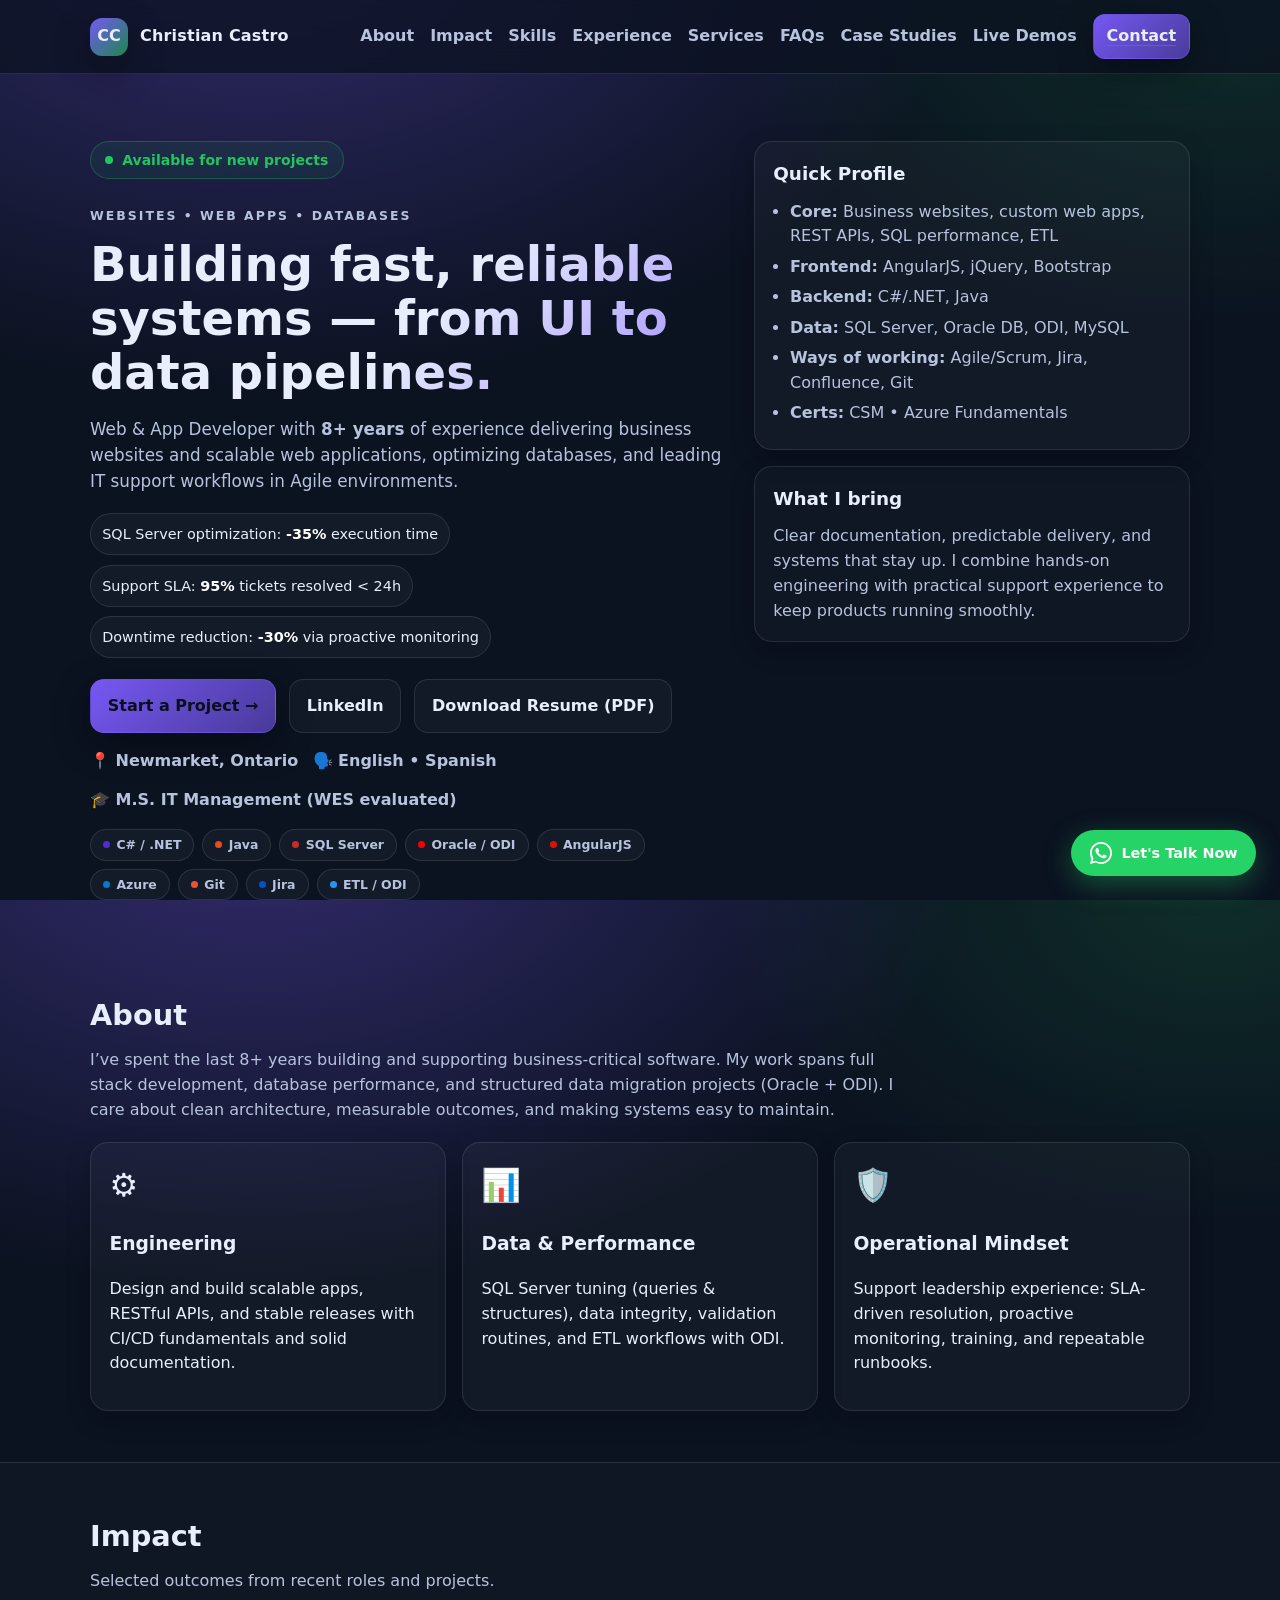
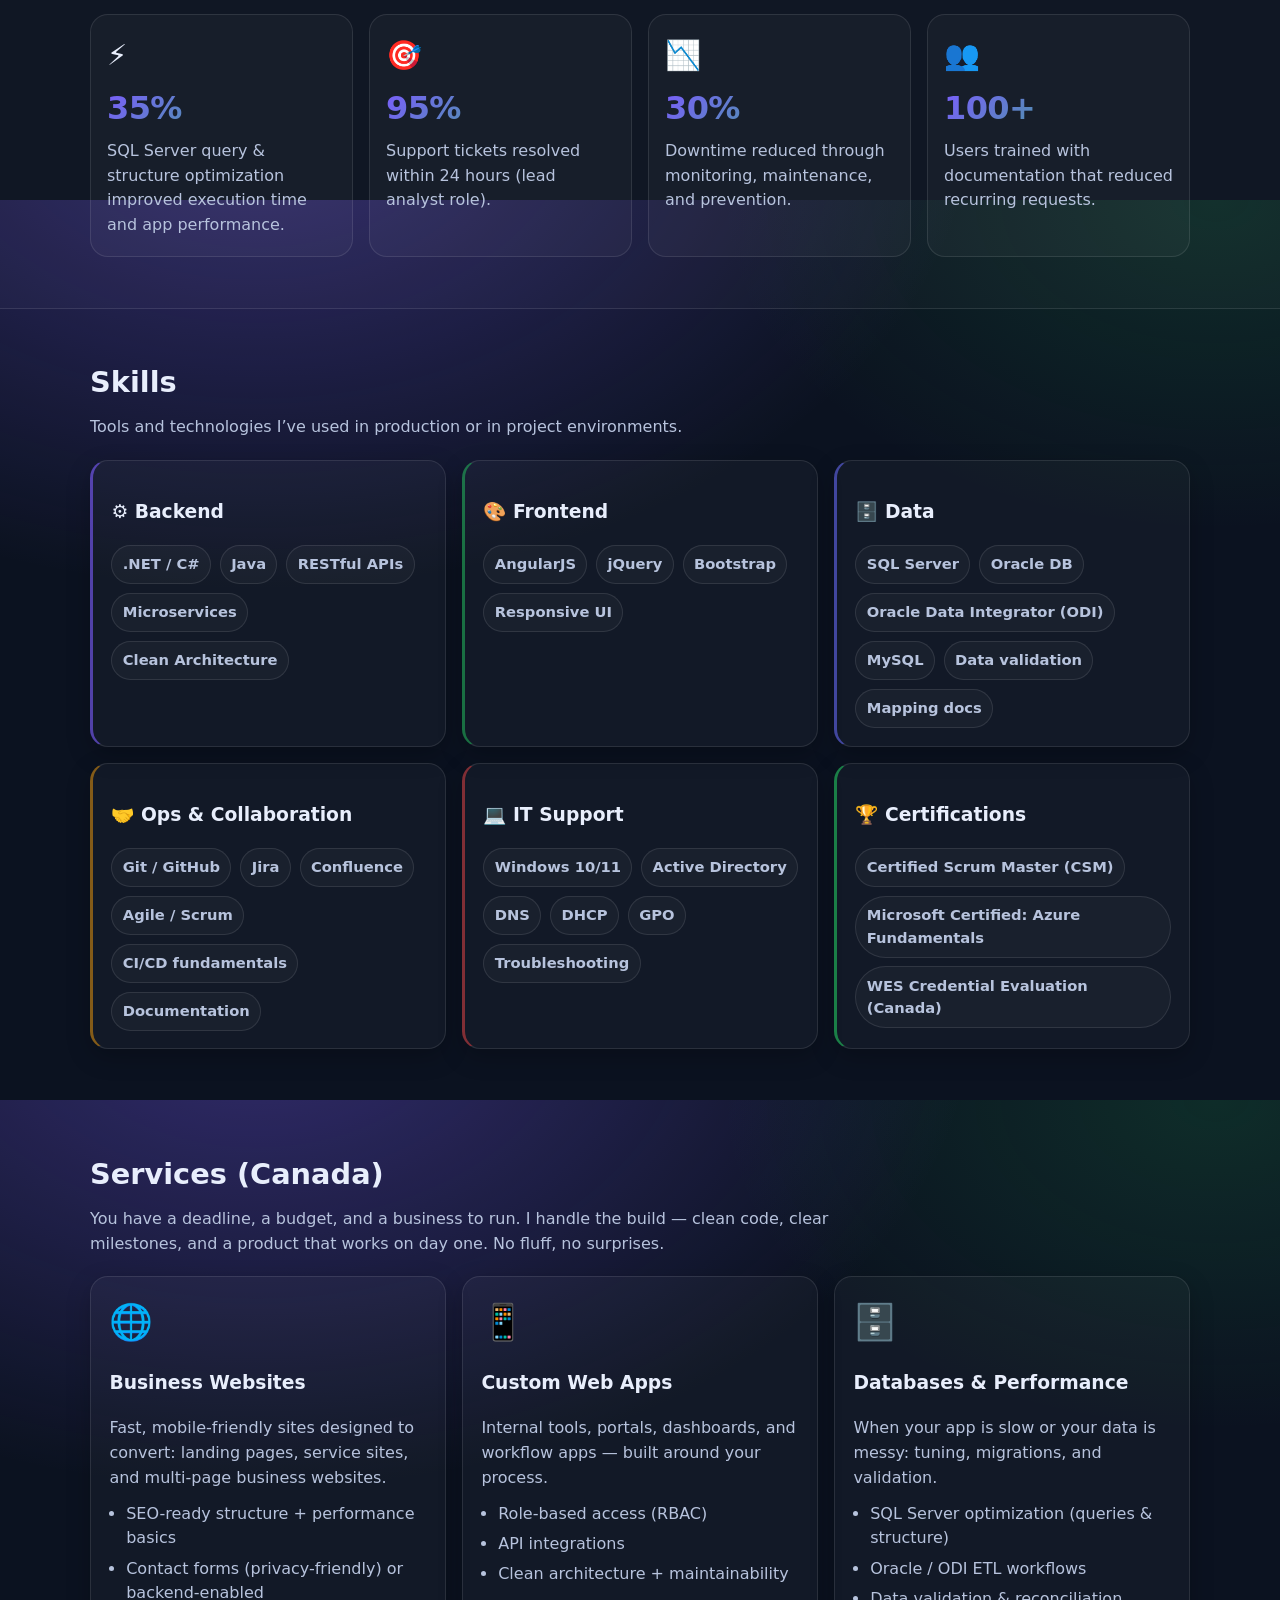
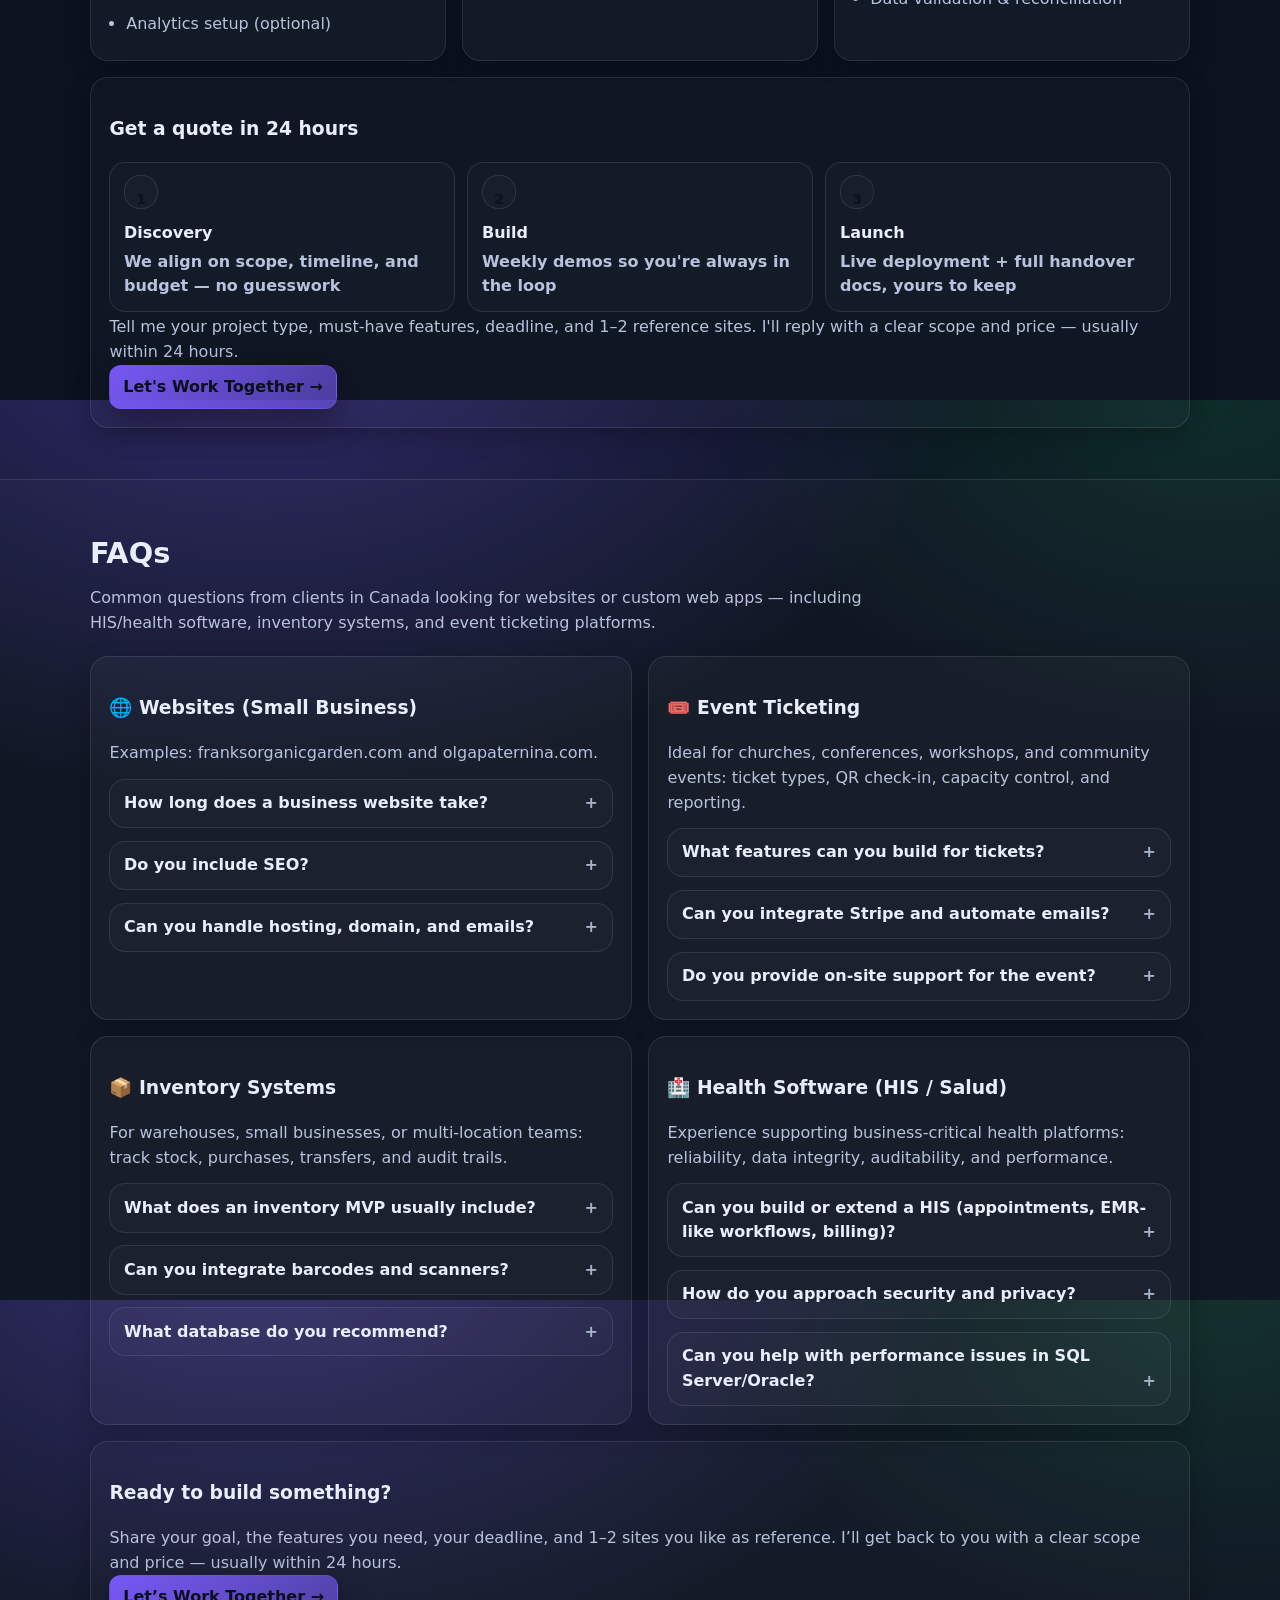
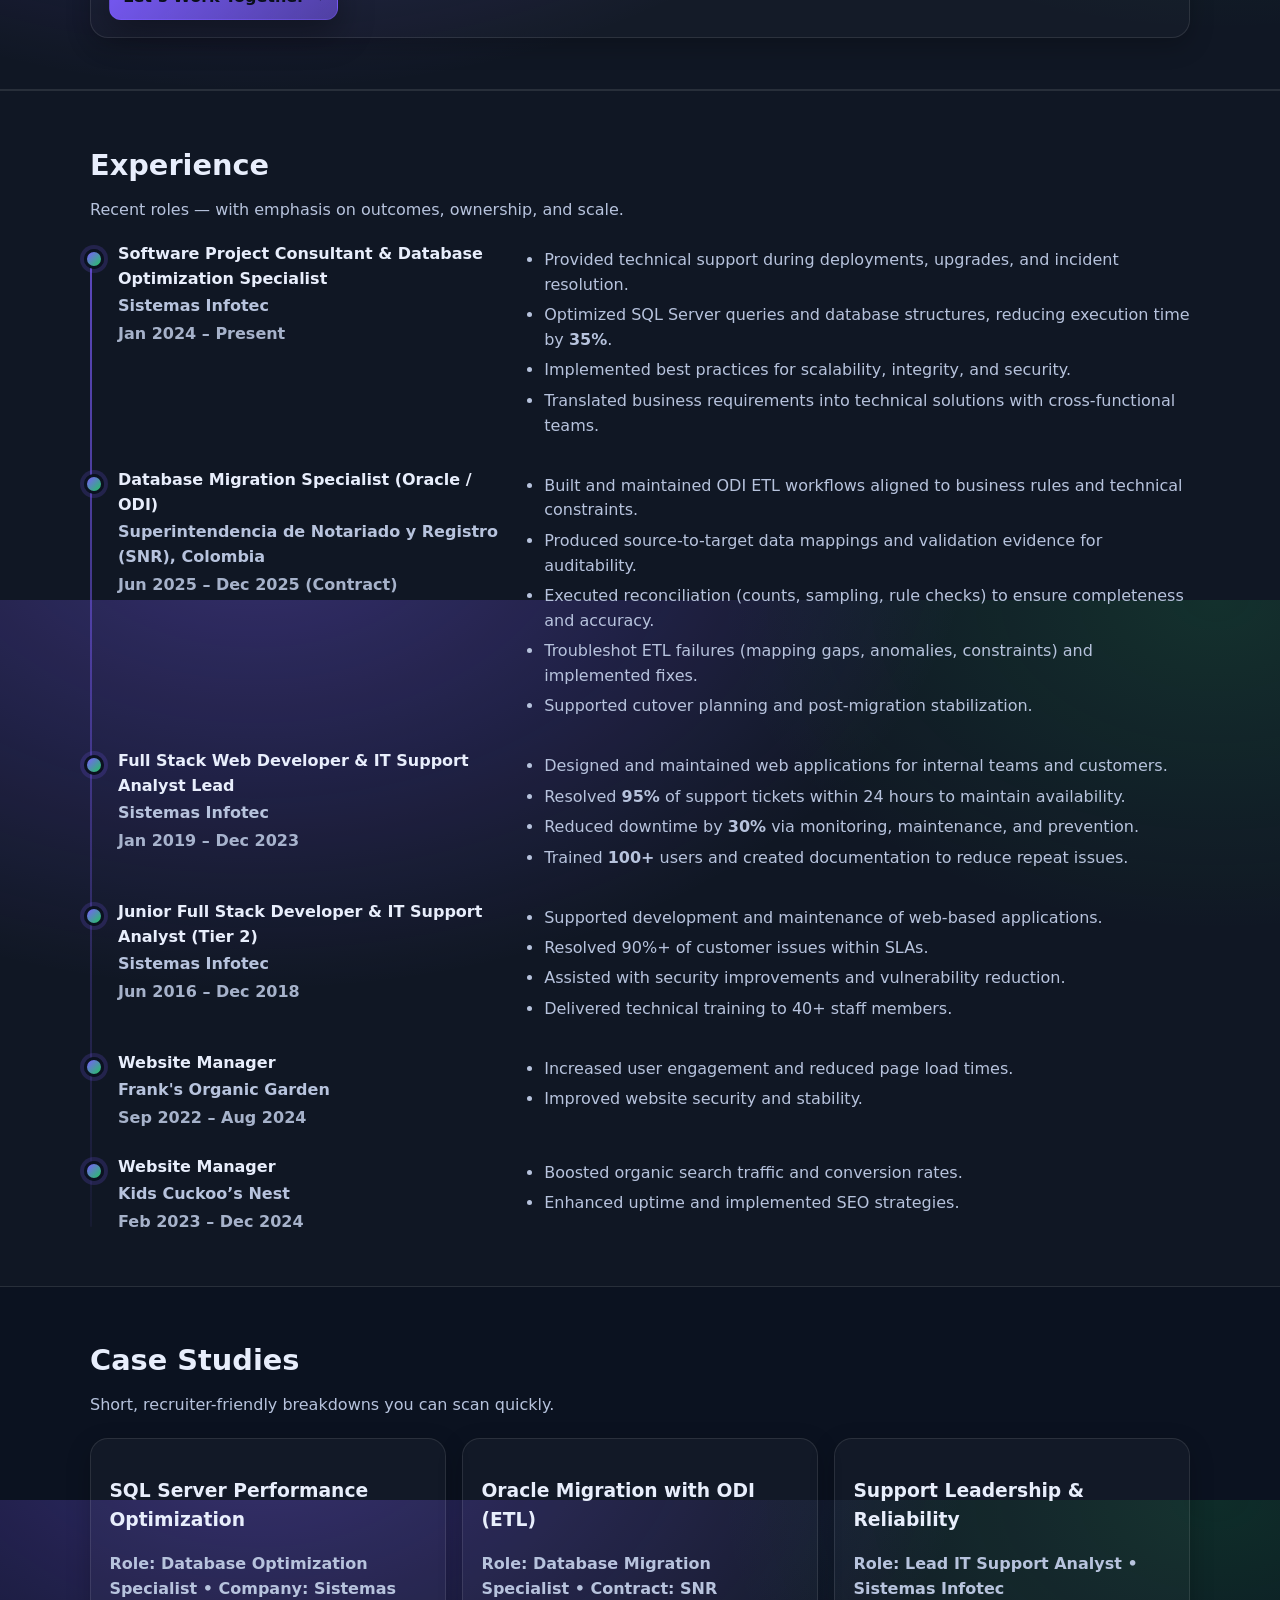
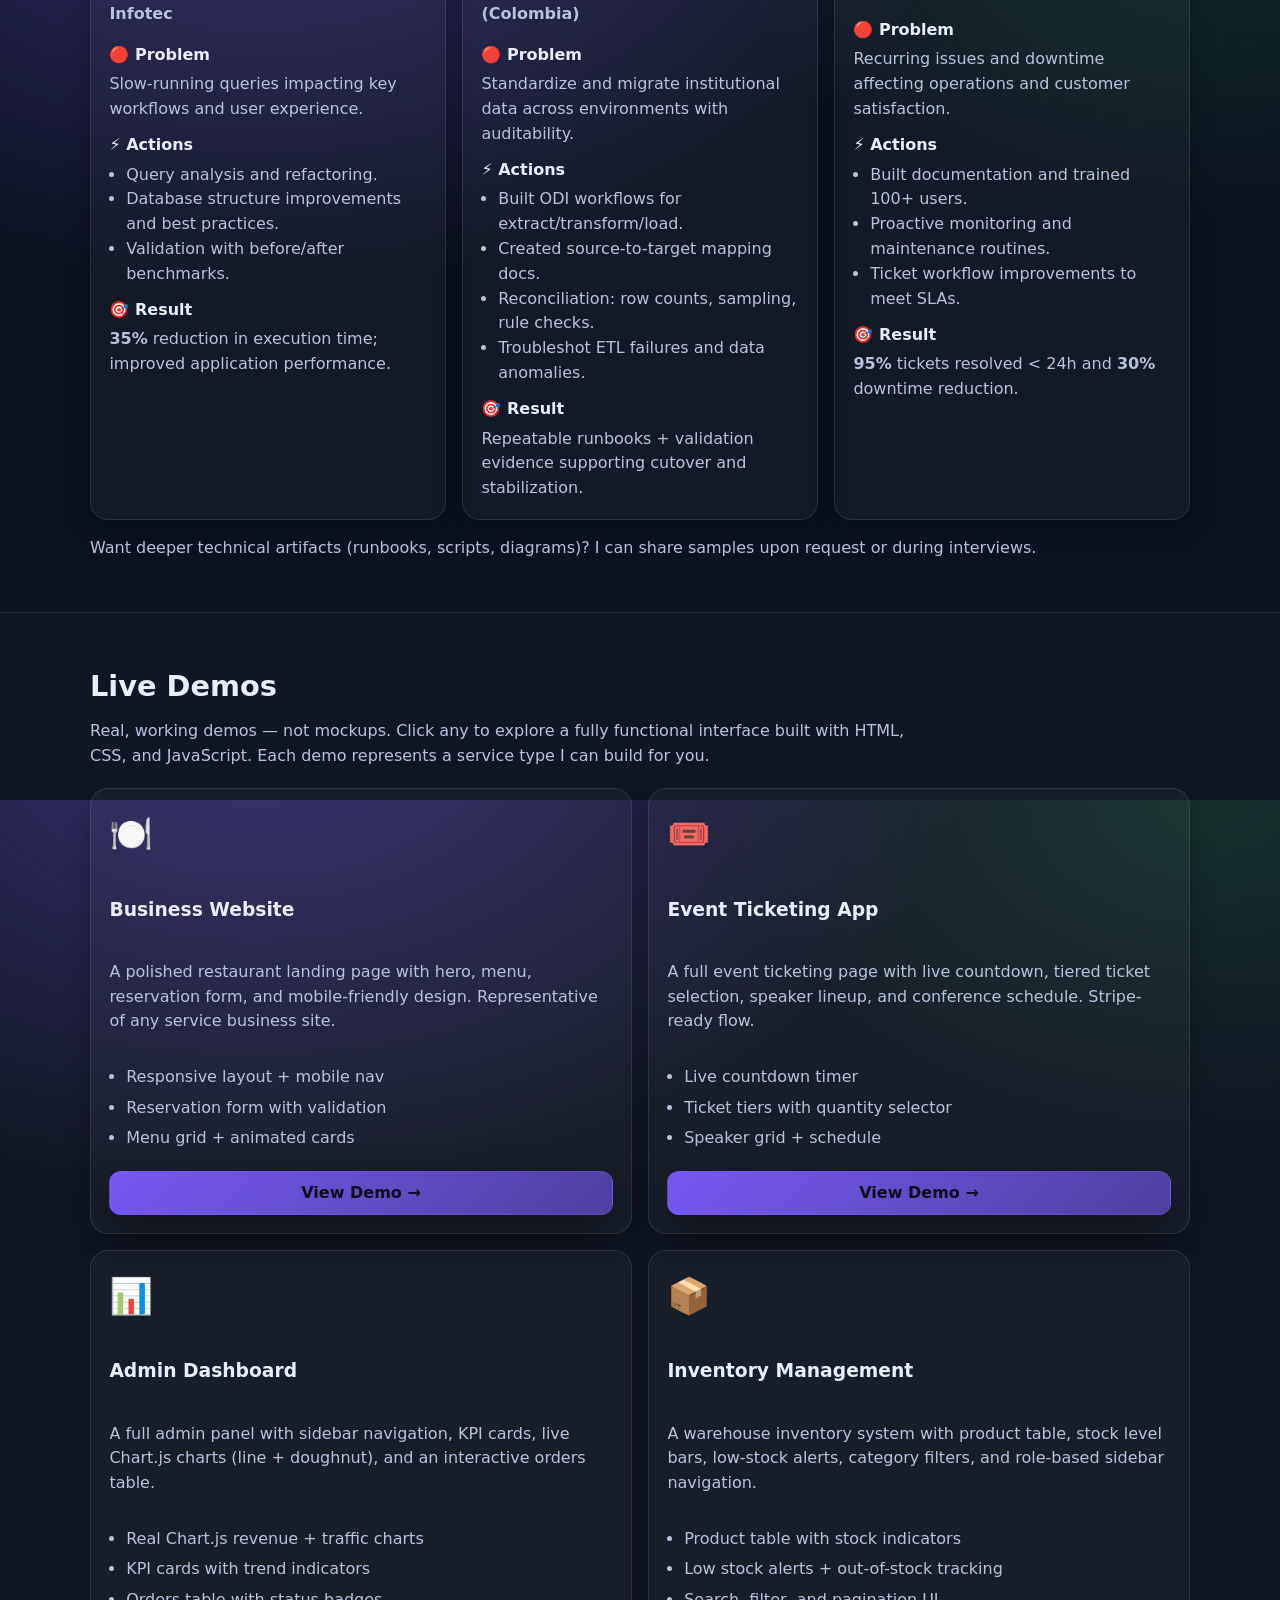
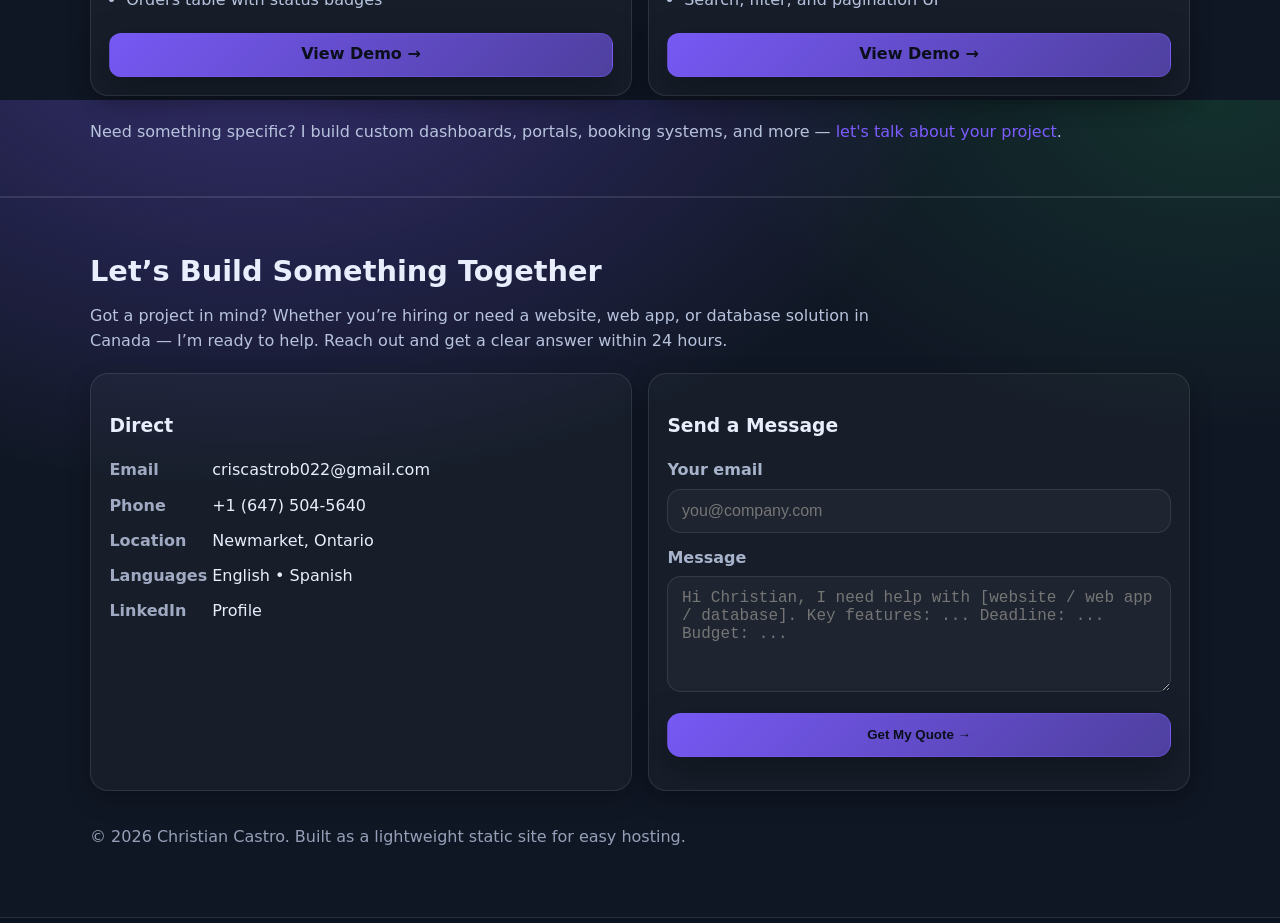
==== commit 83e36563: "feat: massive visual upgrade — icons, timeline, tech bar, step numbers - Visual timeline: left gradi" ====
--- a/index.html
+++ b/index.html
@@ -110,6 +110,18 @@
             <span>🗣️ English • Spanish</span>
             <span>🎓 M.S. IT Management (WES evaluated)</span>
           </div>
+
+          <div class="tech-bar">
+            <span class="tech-pill"><span class="tech-dot" style="background:#512bd4"></span>C# / .NET</span>
+            <span class="tech-pill"><span class="tech-dot" style="background:#e94c1a"></span>Java</span>
+            <span class="tech-pill"><span class="tech-dot" style="background:#cc2927"></span>SQL Server</span>
+            <span class="tech-pill"><span class="tech-dot" style="background:#f80000"></span>Oracle / ODI</span>
+            <span class="tech-pill"><span class="tech-dot" style="background:#dd1100"></span>AngularJS</span>
+            <span class="tech-pill"><span class="tech-dot" style="background:#0078d4"></span>Azure</span>
+            <span class="tech-pill"><span class="tech-dot" style="background:#f05032"></span>Git</span>
+            <span class="tech-pill"><span class="tech-dot" style="background:#0052cc"></span>Jira</span>
+            <span class="tech-pill"><span class="tech-dot" style="background:#2196f3"></span>ETL / ODI</span>
+          </div>
         </div>
 
         <div class="hero-card">
@@ -150,14 +162,17 @@
 
         <div class="cards-3">
           <article class="card">
+            <div style="font-size:2rem;margin-bottom:.6rem">⚙️</div>
             <h3>Engineering</h3>
             <p>Design and build scalable apps, RESTful APIs, and stable releases with CI/CD fundamentals and solid documentation.</p>
           </article>
           <article class="card">
+            <div style="font-size:2rem;margin-bottom:.6rem">📊</div>
             <h3>Data & Performance</h3>
             <p>SQL Server tuning (queries & structures), data integrity, validation routines, and ETL workflows with ODI.</p>
           </article>
           <article class="card">
+            <div style="font-size:2rem;margin-bottom:.6rem">🛡️</div>
             <h3>Operational Mindset</h3>
             <p>Support leadership experience: SLA-driven resolution, proactive monitoring, training, and repeatable runbooks.</p>
           </article>
@@ -175,18 +190,22 @@
 
         <div class="impact-grid">
           <div class="impact">
+            <div class="impact-icon">⚡</div>
             <p class="impact-number">35%</p>
             <p class="impact-label">SQL Server query & structure optimization improved execution time and app performance.</p>
           </div>
           <div class="impact">
+            <div class="impact-icon">🎯</div>
             <p class="impact-number">95%</p>
             <p class="impact-label">Support tickets resolved within 24 hours (lead analyst role).</p>
           </div>
           <div class="impact">
+            <div class="impact-icon">📉</div>
             <p class="impact-number">30%</p>
             <p class="impact-label">Downtime reduced through monitoring, maintenance, and prevention.</p>
           </div>
           <div class="impact">
+            <div class="impact-icon">👥</div>
             <p class="impact-number">100+</p>
             <p class="impact-label">Users trained with documentation that reduced recurring requests.</p>
           </div>
@@ -203,43 +222,43 @@
         </div>
 
         <div class="skill-groups">
-          <div class="card">
-            <h3>Backend</h3>
+          <div class="card" style="border-left:3px solid rgba(124,92,255,.6)">
+            <h3>⚙️ Backend</h3>
             <ul class="tags">
               <li>.NET / C#</li><li>Java</li><li>RESTful APIs</li><li>Microservices</li><li>Clean Architecture</li>
             </ul>
           </div>
 
-          <div class="card">
-            <h3>Frontend</h3>
+          <div class="card" style="border-left:3px solid rgba(34,197,94,.5)">
+            <h3>🎨 Frontend</h3>
             <ul class="tags">
               <li>AngularJS</li><li>jQuery</li><li>Bootstrap</li><li>Responsive UI</li>
             </ul>
           </div>
 
-          <div class="card">
-            <h3>Data</h3>
+          <div class="card" style="border-left:3px solid rgba(99,102,241,.6)">
+            <h3>🗄️ Data</h3>
             <ul class="tags">
               <li>SQL Server</li><li>Oracle DB</li><li>Oracle Data Integrator (ODI)</li><li>MySQL</li><li>Data validation</li><li>Mapping docs</li>
             </ul>
           </div>
 
-          <div class="card">
-            <h3>Ops & Collaboration</h3>
+          <div class="card" style="border-left:3px solid rgba(245,158,11,.5)">
+            <h3>🤝 Ops & Collaboration</h3>
             <ul class="tags">
               <li>Git / GitHub</li><li>Jira</li><li>Confluence</li><li>Agile / Scrum</li><li>CI/CD fundamentals</li><li>Documentation</li>
             </ul>
           </div>
 
-          <div class="card">
-            <h3>IT Support</h3>
+          <div class="card" style="border-left:3px solid rgba(239,68,68,.5)">
+            <h3>💻 IT Support</h3>
             <ul class="tags">
               <li>Windows 10/11</li><li>Active Directory</li><li>DNS</li><li>DHCP</li><li>GPO</li><li>Troubleshooting</li>
             </ul>
           </div>
 
-          <div class="card">
-            <h3>Certifications</h3>
+          <div class="card" style="border-left:3px solid rgba(34,197,94,.6)">
+            <h3>🏆 Certifications</h3>
             <ul class="tags">
               <li>Certified Scrum Master (CSM)</li>
               <li>Microsoft Certified: Azure Fundamentals</li>
@@ -265,6 +284,7 @@
 
         <div class="cards-3">
           <article class="card">
+            <div style="font-size:2.2rem;margin-bottom:.6rem">🌐</div>
             <h3>Business Websites</h3>
             <p class="small">
               Fast, mobile-friendly sites designed to convert: landing pages, service sites, and multi-page business websites.
@@ -277,6 +297,7 @@
           </article>
 
           <article class="card">
+            <div style="font-size:2.2rem;margin-bottom:.6rem">📱</div>
             <h3>Custom Web Apps</h3>
             <p class="small">
               Internal tools, portals, dashboards, and workflow apps — built around your process.
@@ -289,6 +310,7 @@
           </article>
 
           <article class="card">
+            <div style="font-size:2.2rem;margin-bottom:.6rem">🗄️</div>
             <h3>Databases & Performance</h3>
             <p class="small">
               When your app is slow or your data is messy: tuning, migrations, and validation.
@@ -304,9 +326,9 @@
         <div class="card subtle service-cta">
           <h3>Get a quote in 24 hours</h3>
           <div class="service-steps">
-            <div><strong>1) Discovery</strong><span>We align on scope, timeline, and budget — no guesswork</span></div>
-            <div><strong>2) Build</strong><span>Weekly demos so you're always in the loop</span></div>
-            <div><strong>3) Launch</strong><span>Live deployment + full handover docs, yours to keep</span></div>
+            <div><div class="step-num">1</div><strong>Discovery</strong><span>We align on scope, timeline, and budget — no guesswork</span></div>
+            <div><div class="step-num">2</div><strong>Build</strong><span>Weekly demos so you're always in the loop</span></div>
+            <div><div class="step-num">3</div><strong>Launch</strong><span>Live deployment + full handover docs, yours to keep</span></div>
           </div>
           <p class="small">
             Tell me your project type, must-have features, deadline, and 1–2 reference sites.
@@ -331,7 +353,7 @@
 
         <div class="faq-grid">
           <article class="card">
-            <h3>Websites (Small Business)</h3>
+            <h3>🌐 Websites (Small Business)</h3>
             <p class="small">
               Examples: <a href="https://franksorganicgarden.com" target="_blank" rel="noopener">franksorganicgarden.com</a> and
               <a href="https://olgapaternina.com" target="_blank" rel="noopener">olgapaternina.com</a>.
@@ -368,7 +390,7 @@
           </article>
 
           <article class="card">
-            <h3>Event Ticketing</h3>
+            <h3>🎟️ Event Ticketing</h3>
             <p class="small">
               Ideal for churches, conferences, workshops, and community events: ticket types, QR check-in, capacity control, and reporting.
             </p>
@@ -404,7 +426,7 @@
           </article>
 
           <article class="card">
-            <h3>Inventory Systems</h3>
+            <h3>📦 Inventory Systems</h3>
             <p class="small">
               For warehouses, small businesses, or multi-location teams: track stock, purchases, transfers, and audit trails.
             </p>
@@ -441,7 +463,7 @@
           </article>
 
           <article class="card">
-            <h3>Health Software (HIS / Salud)</h3>
+            <h3>🏥 Health Software (HIS / Salud)</h3>
             <p class="small">
               Experience supporting business-critical health platforms: reliability, data integrity, auditability, and performance.
             </p>
@@ -602,11 +624,11 @@
             <p class="case-sub">Role: Database Optimization Specialist • Company: Sistemas Infotec</p>
             <div class="case-grid">
               <div>
-                <h4>Problem</h4>
+                <h4>🔴 Problem</h4>
                 <p>Slow-running queries impacting key workflows and user experience.</p>
               </div>
               <div>
-                <h4>Actions</h4>
+                <h4>⚡ Actions</h4>
                 <ul>
                   <li>Query analysis and refactoring.</li>
                   <li>Database structure improvements and best practices.</li>
@@ -614,7 +636,7 @@
                 </ul>
               </div>
               <div>
-                <h4>Result</h4>
+                <h4>🎯 Result</h4>
                 <p><strong>35%</strong> reduction in execution time; improved application performance.</p>
               </div>
             </div>
@@ -625,11 +647,11 @@
             <p class="case-sub">Role: Database Migration Specialist • Contract: SNR (Colombia)</p>
             <div class="case-grid">
               <div>
-                <h4>Problem</h4>
+                <h4>🔴 Problem</h4>
                 <p>Standardize and migrate institutional data across environments with auditability.</p>
               </div>
               <div>
-                <h4>Actions</h4>
+                <h4>⚡ Actions</h4>
                 <ul>
                   <li>Built ODI workflows for extract/transform/load.</li>
                   <li>Created source-to-target mapping docs.</li>
@@ -638,7 +660,7 @@
                 </ul>
               </div>
               <div>
-                <h4>Result</h4>
+                <h4>🎯 Result</h4>
                 <p>Repeatable runbooks + validation evidence supporting cutover and stabilization.</p>
               </div>
             </div>
@@ -649,11 +671,11 @@
             <p class="case-sub">Role: Lead IT Support Analyst • Sistemas Infotec</p>
             <div class="case-grid">
               <div>
-                <h4>Problem</h4>
+                <h4>🔴 Problem</h4>
                 <p>Recurring issues and downtime affecting operations and customer satisfaction.</p>
               </div>
               <div>
-                <h4>Actions</h4>
+                <h4>⚡ Actions</h4>
                 <ul>
                   <li>Built documentation and trained 100+ users.</li>
                   <li>Proactive monitoring and maintenance routines.</li>
@@ -661,7 +683,7 @@
                 </ul>
               </div>
               <div>
-                <h4>Result</h4>
+                <h4>🎯 Result</h4>
                 <p><strong>95%</strong> tickets resolved &lt; 24h and <strong>30%</strong> downtime reduction.</p>
               </div>
             </div>
--- a/style.css
+++ b/style.css
@@ -159,6 +159,7 @@
   border:1px solid var(--line);
   background: rgba(255,255,255,.03);
 }
+.impact-icon{font-size:1.8rem;margin-bottom:.4rem}
 .impact-number{
   font-size:2rem; font-weight:900; margin:0;
   letter-spacing:-.02em;
@@ -186,12 +187,37 @@
   font-size:.92rem;
 }
 
-.timeline{display:flex; flex-direction:column; gap:1rem}
+.timeline{
+  display:flex; flex-direction:column; gap:1.5rem;
+  position:relative;
+  padding-left:1.75rem;
+}
+.timeline::before{
+  content:'';
+  position:absolute;
+  left:0; top:8px; bottom:8px;
+  width:2px;
+  background:linear-gradient(to bottom,rgba(124,92,255,.7),rgba(124,92,255,.06));
+  border-radius:2px;
+}
 .timeline-item{
   display:grid;
   grid-template-columns: .95fr 1.6fr;
   gap:1rem;
   align-items:start;
+  position:relative;
+}
+.timeline-meta{position:relative}
+.timeline-meta::before{
+  content:'';
+  position:absolute;
+  left:-2.1rem; top:.4rem;
+  width:14px; height:14px;
+  border-radius:50%;
+  background:linear-gradient(135deg,var(--accent),var(--accent2));
+  border:3px solid var(--bg);
+  box-shadow:0 0 0 4px rgba(124,92,255,.18);
+  z-index:1;
 }
 .timeline-meta .role{font-weight:900; margin:0}
 .timeline-meta .org{color:var(--muted); margin:.15rem 0 0; font-weight:700}
@@ -303,6 +329,31 @@
 }
 .service-steps strong{font-weight:900}
 .service-steps span{color:var(--muted); font-weight:650}
+.step-num{
+  width:34px; height:34px;
+  border-radius:50%;
+  background:linear-gradient(135deg,var(--accent),var(--accent2));
+  display:grid; place-items:center;
+  font-weight:900; font-size:.9rem;
+  color:#0b1220;
+  margin-bottom:.5rem;
+  flex-shrink:0;
+}
+
+/* Tech stack bar */
+.tech-bar{display:flex;flex-wrap:wrap;gap:.5rem;margin-top:1rem}
+.tech-pill{
+  display:inline-flex;align-items:center;gap:.4rem;
+  padding:.32rem .75rem;border-radius:999px;
+  font-size:.78rem;font-weight:700;
+  border:1px solid rgba(255,255,255,.1);
+  background:rgba(255,255,255,.04);
+  color:var(--muted);
+  transition:transform .15s,background .15s;
+  cursor:default;
+}
+.tech-pill:hover{transform:translateY(-2px);background:rgba(255,255,255,.08);color:var(--text)}
+.tech-dot{width:7px;height:7px;border-radius:50%;display:inline-block;flex-shrink:0}
 @media (max-width: 980px){
   .service-steps{grid-template-columns: 1fr}
 }
